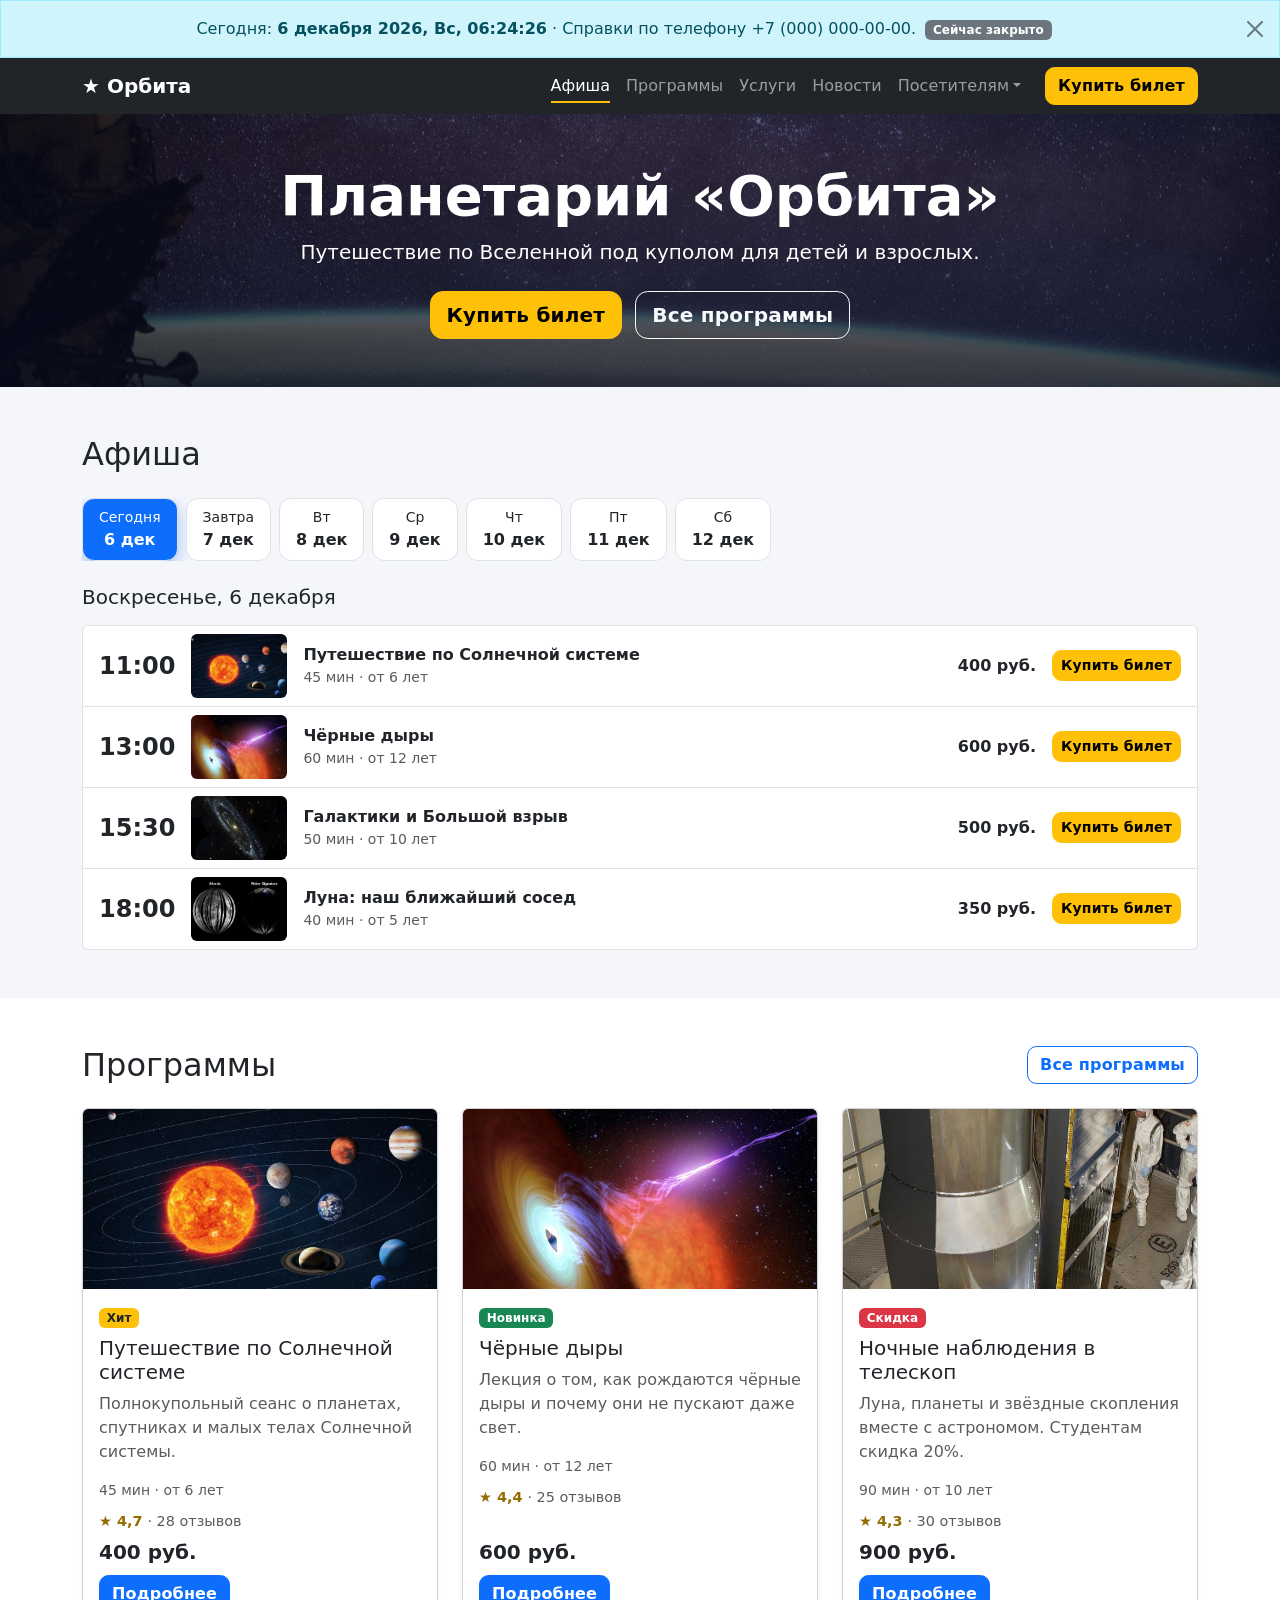
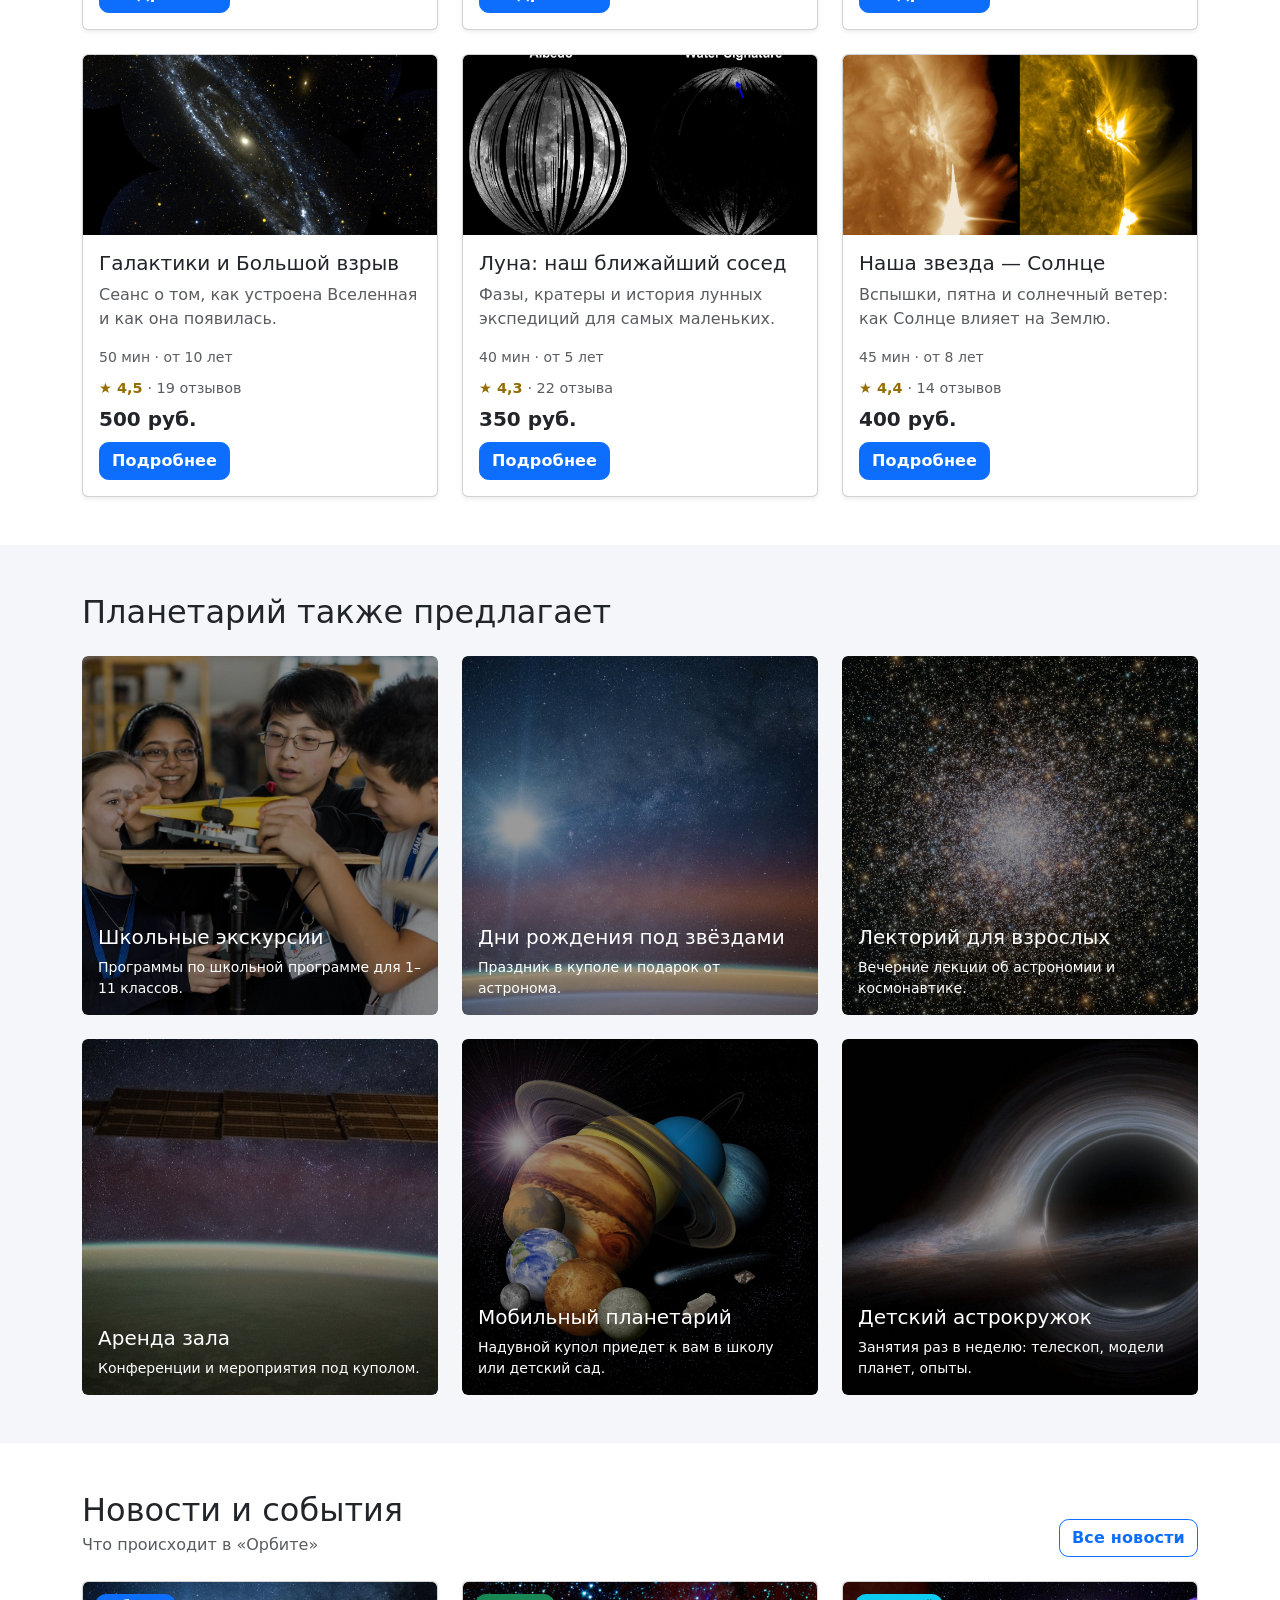
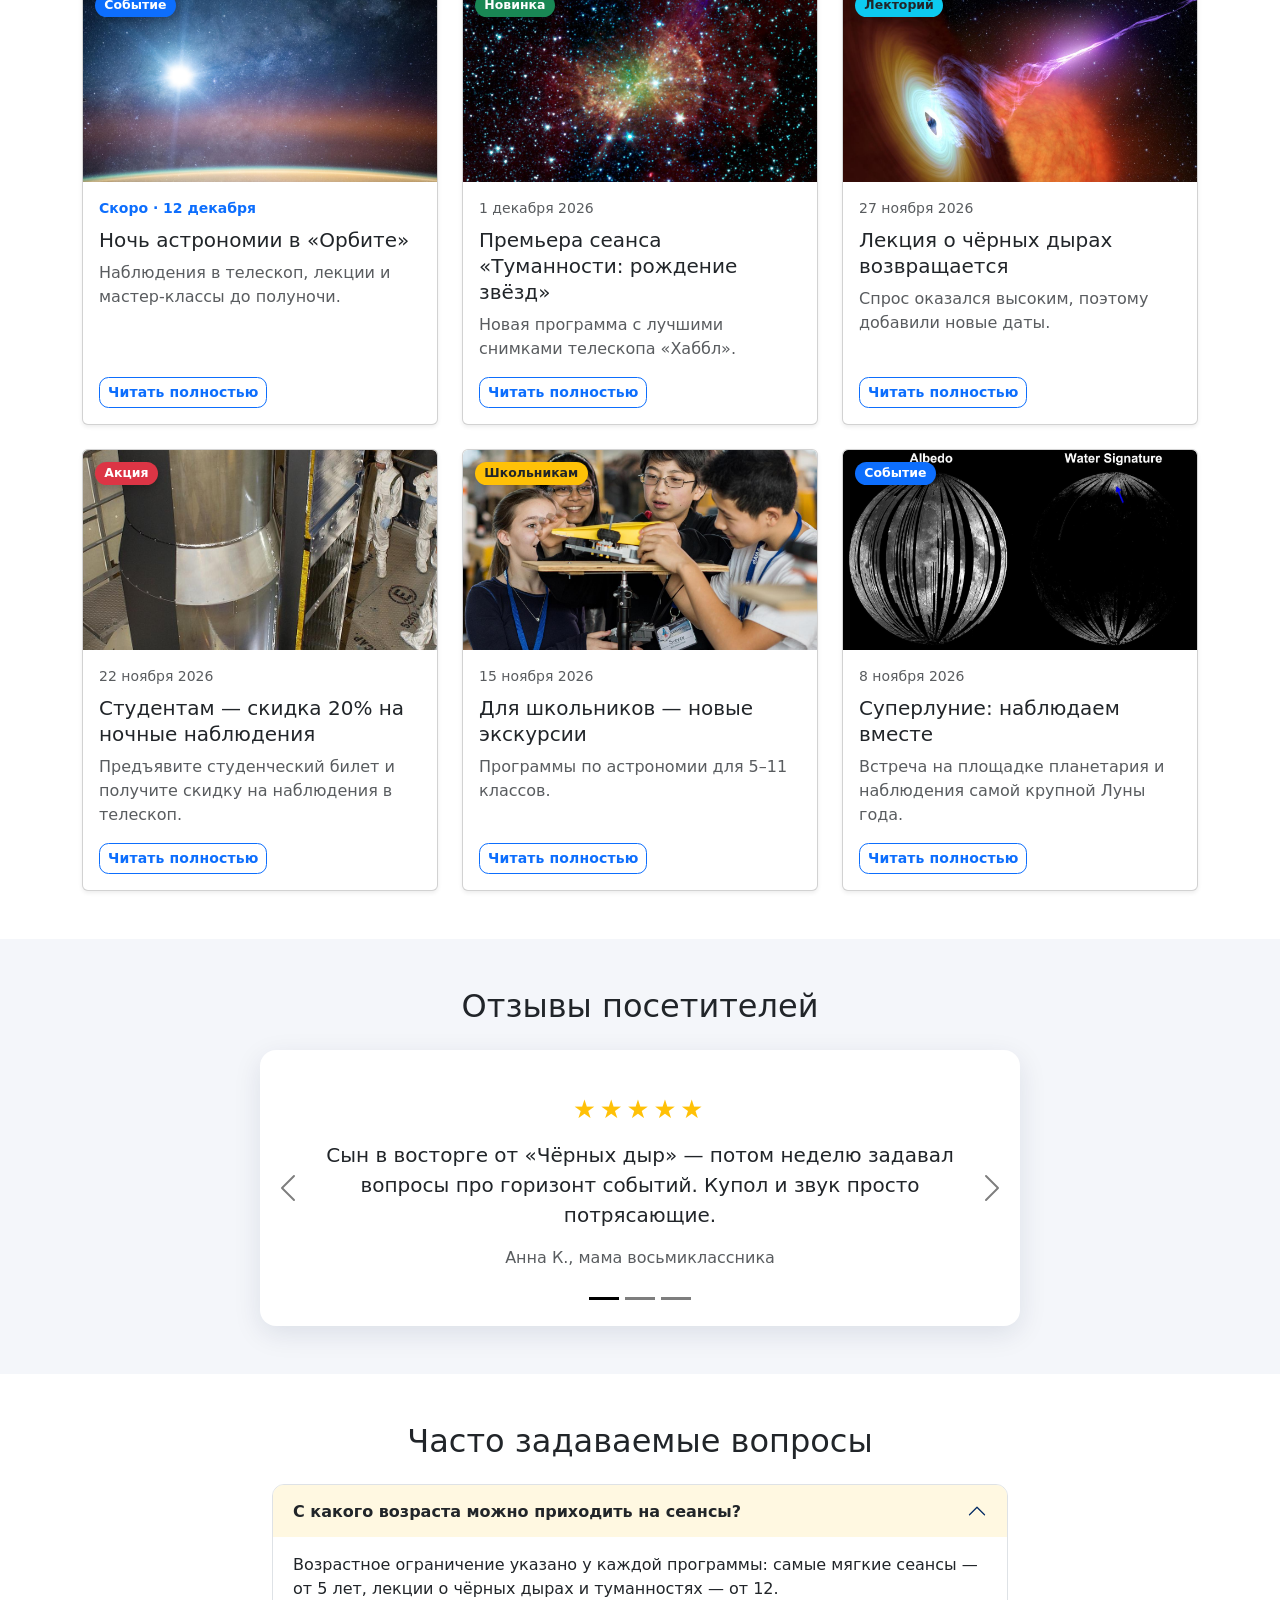
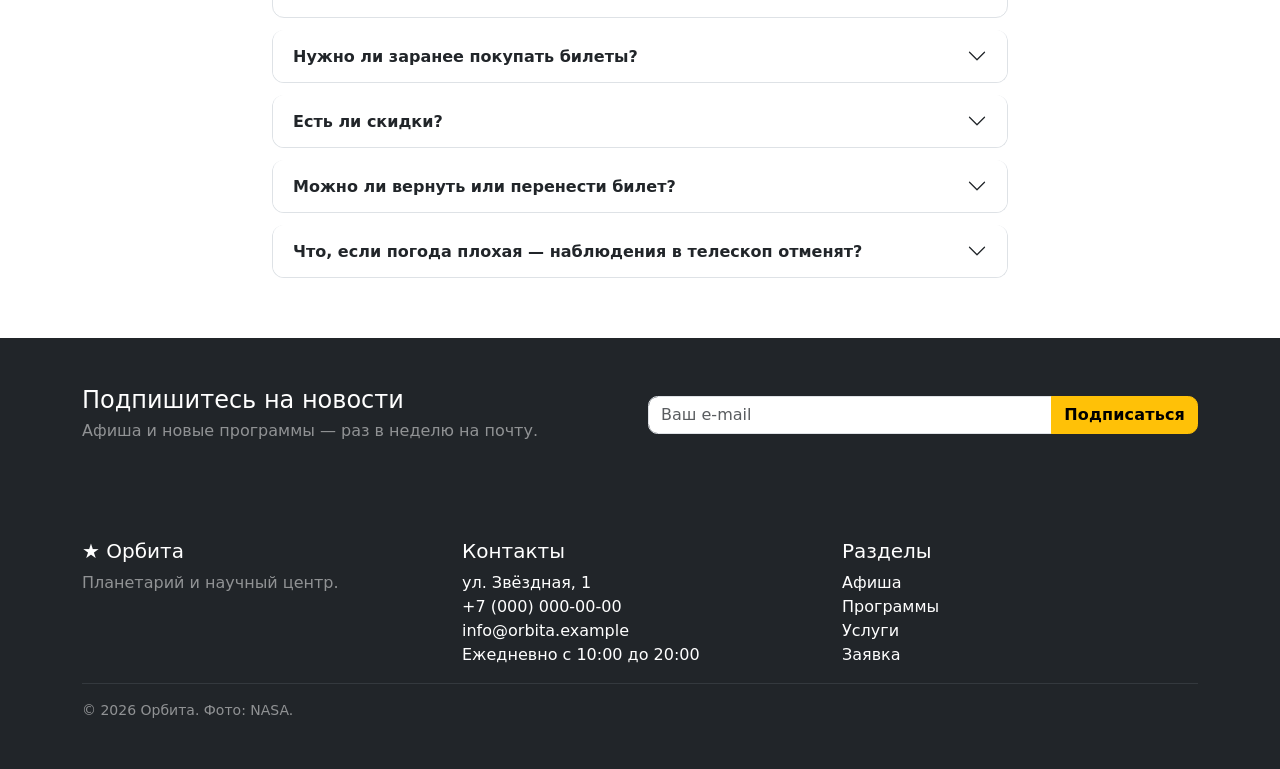
==== index.html @ 15e05c51 "feat: live dates, reviews for every program and service, news section, button redesign" ====
<!DOCTYPE html>
<html lang="ru">
<head>
  <meta charset="UTF-8">
  <meta name="viewport" content="width=device-width, initial-scale=1.0">
  <title>Главная — Орбита</title>
  <link
    href="https://cdn.jsdelivr.net/npm/bootstrap@5.3.8/dist/css/bootstrap.min.css"
    rel="stylesheet"
  >
  <link rel="stylesheet" href="css/custom.css">
</head>
<body>
  <div class="alert alert-info alert-dismissible fade show rounded-0 mb-0 text-center" role="alert">
    <span class="d-block d-md-inline">Сегодня: <strong data-live-clock></strong></span> <span class="d-none d-md-inline">·</span> Справки по телефону +7 (000) 000-00-00. <span class="badge bg-success ms-1" data-open-status>Сейчас открыто</span>
    <button type="button" class="btn-close" data-bs-dismiss="alert" aria-label="Закрыть"></button>
  </div>
  <nav class="navbar navbar-expand-lg navbar-dark bg-dark sticky-top">
    <div class="container">
      <a class="navbar-brand fw-bold" href="index.html">&#9733; Орбита</a>
      <button
        class="navbar-toggler"
        type="button"
        data-bs-toggle="collapse"
        data-bs-target="#mainNavbar"
        aria-controls="mainNavbar"
        aria-expanded="false"
        aria-label="Переключить навигацию"
      >
        <span class="navbar-toggler-icon"></span>
      </button>
      <div class="collapse navbar-collapse" id="mainNavbar">
        <ul class="navbar-nav ms-auto align-items-lg-center">
          <li class="nav-item"><a class="nav-link active" aria-current="page" href="index.html#afisha">Афиша</a></li>
          <li class="nav-item"><a class="nav-link" href="catalog.html">Программы</a></li>
          <li class="nav-item"><a class="nav-link" href="services.html">Услуги</a></li>
          <li class="nav-item"><a class="nav-link" href="news.html">Новости</a></li>
          <li class="nav-item dropdown">
            <a class="nav-link dropdown-toggle" href="#" role="button" data-bs-toggle="dropdown" aria-expanded="false">Посетителям</a>
            <ul class="dropdown-menu">
              <li><a class="dropdown-item" href="catalog.html">Все программы</a></li>
              <li><a class="dropdown-item" href="order.html">Записаться</a></li>
              <li><a class="dropdown-item" href="#contacts">Контакты</a></li>
            </ul>
          </li>
        </ul>
        <button class="btn btn-warning ms-lg-3 mt-2 mt-lg-0" type="button" data-bs-toggle="modal" data-bs-target="#ticketModal">Купить билет</button>
      </div>
    </div>
  </nav>

  <main>
    <section class="hero text-white text-center">
      <div class="container py-5">
        <h1 class="display-4 fw-bold">Планетарий «Орбита»</h1>
        <p class="lead mb-4">Путешествие по Вселенной под куполом для детей и взрослых.</p>
        <button class="btn btn-warning btn-lg me-2" type="button" data-bs-toggle="modal" data-bs-target="#ticketModal">Купить билет</button>
        <a class="btn btn-outline-light btn-lg" href="catalog.html">Все программы</a>
      </div>
    </section>

    <section class="container my-5" id="afisha">
      <h2 class="mb-4">Афиша</h2>
      <ul class="nav nav-pills schedule-days flex-nowrap overflow-auto mb-4" role="tablist">
        <li class="nav-item" role="presentation">
          <button class="nav-link text-center active" data-bs-toggle="pill" data-bs-target="#day-0" type="button" role="tab">
            <span class="d-block small">Сегодня</span>
            <span class="d-block fw-bold">2 ноя</span>
          </button>
        </li>
        <li class="nav-item" role="presentation">
          <button class="nav-link text-center" data-bs-toggle="pill" data-bs-target="#day-1" type="button" role="tab">
            <span class="d-block small">Вт</span>
            <span class="d-block fw-bold">3 ноя</span>
          </button>
        </li>
        <li class="nav-item" role="presentation">
          <button class="nav-link text-center" data-bs-toggle="pill" data-bs-target="#day-2" type="button" role="tab">
            <span class="d-block small">Ср</span>
            <span class="d-block fw-bold">4 ноя</span>
          </button>
        </li>
        <li class="nav-item" role="presentation">
          <button class="nav-link text-center" data-bs-toggle="pill" data-bs-target="#day-3" type="button" role="tab">
            <span class="d-block small">Чт</span>
            <span class="d-block fw-bold">5 ноя</span>
          </button>
        </li>
        <li class="nav-item" role="presentation">
          <button class="nav-link text-center" data-bs-toggle="pill" data-bs-target="#day-4" type="button" role="tab">
            <span class="d-block small">Пт</span>
            <span class="d-block fw-bold">6 ноя</span>
          </button>
        </li>
        <li class="nav-item" role="presentation">
          <button class="nav-link text-center" data-bs-toggle="pill" data-bs-target="#day-5" type="button" role="tab">
            <span class="d-block small">Сб</span>
            <span class="d-block fw-bold">7 ноя</span>
          </button>
        </li>
        <li class="nav-item" role="presentation">
          <button class="nav-link text-center" data-bs-toggle="pill" data-bs-target="#day-6" type="button" role="tab">
            <span class="d-block small">Вс</span>
            <span class="d-block fw-bold">8 ноя</span>
          </button>
        </li>
      </ul>
      <div class="tab-content">
        <div class="tab-pane fade show active" id="day-0" role="tabpanel">
          <h3 class="h5 mb-3">Понедельник, 2 ноября</h3>
          <div class="list-group">
          <div class="list-group-item d-flex align-items-center gap-3 flex-wrap">
            <div class="fw-bold fs-4 time">11:00</div>
            <img src="images/service-01.jpg" class="thumb rounded" alt="Путешествие по Солнечной системе">
            <div class="flex-grow-1">
              <div class="fw-semibold">Путешествие по Солнечной системе</div>
              <div class="small text-muted">45 мин · от 6 лет</div>
            </div>
            <div class="fw-bold">400 руб.</div>
            <button class="btn btn-sm btn-warning" type="button" data-bs-toggle="modal" data-bs-target="#ticketModal" data-program="1" data-date="2026-11-02" data-time="11:00">Купить билет</button>
          </div>
          <div class="list-group-item d-flex align-items-center gap-3 flex-wrap">
            <div class="fw-bold fs-4 time">13:00</div>
            <img src="images/black-hole.jpg" class="thumb rounded" alt="Чёрные дыры">
            <div class="flex-grow-1">
              <div class="fw-semibold">Чёрные дыры</div>
              <div class="small text-muted">60 мин · от 12 лет</div>
            </div>
            <div class="fw-bold">600 руб.</div>
            <button class="btn btn-sm btn-warning" type="button" data-bs-toggle="modal" data-bs-target="#ticketModal" data-program="2" data-date="2026-11-02" data-time="13:00">Купить билет</button>
          </div>
          <div class="list-group-item d-flex align-items-center gap-3 flex-wrap">
            <div class="fw-bold fs-4 time">15:30</div>
            <img src="images/galaxy.jpg" class="thumb rounded" alt="Галактики и Большой взрыв">
            <div class="flex-grow-1">
              <div class="fw-semibold">Галактики и Большой взрыв</div>
              <div class="small text-muted">50 мин · от 10 лет</div>
            </div>
            <div class="fw-bold">500 руб.</div>
            <button class="btn btn-sm btn-warning" type="button" data-bs-toggle="modal" data-bs-target="#ticketModal" data-program="4" data-date="2026-11-02" data-time="15:30">Купить билет</button>
          </div>
          <div class="list-group-item d-flex align-items-center gap-3 flex-wrap">
            <div class="fw-bold fs-4 time">18:00</div>
            <img src="images/moon.jpg" class="thumb rounded" alt="Луна: наш ближайший сосед">
            <div class="flex-grow-1">
              <div class="fw-semibold">Луна: наш ближайший сосед</div>
              <div class="small text-muted">40 мин · от 5 лет</div>
            </div>
            <div class="fw-bold">350 руб.</div>
            <button class="btn btn-sm btn-warning" type="button" data-bs-toggle="modal" data-bs-target="#ticketModal" data-program="5" data-date="2026-11-02" data-time="18:00">Купить билет</button>
          </div>
          </div>
        </div>
        <div class="tab-pane fade" id="day-1" role="tabpanel">
          <h3 class="h5 mb-3">Вторник, 3 ноября</h3>
          <div class="list-group">
          <div class="list-group-item d-flex align-items-center gap-3 flex-wrap">
            <div class="fw-bold fs-4 time">11:00</div>
            <img src="images/galaxy.jpg" class="thumb rounded" alt="Галактики и Большой взрыв">
            <div class="flex-grow-1">
              <div class="fw-semibold">Галактики и Большой взрыв</div>
              <div class="small text-muted">50 мин · от 10 лет</div>
            </div>
            <div class="fw-bold">500 руб.</div>
            <button class="btn btn-sm btn-warning" type="button" data-bs-toggle="modal" data-bs-target="#ticketModal" data-program="4" data-date="2026-11-03" data-time="11:00">Купить билет</button>
          </div>
          <div class="list-group-item d-flex align-items-center gap-3 flex-wrap">
            <div class="fw-bold fs-4 time">13:00</div>
            <img src="images/moon.jpg" class="thumb rounded" alt="Луна: наш ближайший сосед">
            <div class="flex-grow-1">
              <div class="fw-semibold">Луна: наш ближайший сосед</div>
              <div class="small text-muted">40 мин · от 5 лет</div>
            </div>
            <div class="fw-bold">350 руб.</div>
            <button class="btn btn-sm btn-warning" type="button" data-bs-toggle="modal" data-bs-target="#ticketModal" data-program="5" data-date="2026-11-03" data-time="13:00">Купить билет</button>
          </div>
          <div class="list-group-item d-flex align-items-center gap-3 flex-wrap">
            <div class="fw-bold fs-4 time">15:30</div>
            <img src="images/sun.jpg" class="thumb rounded" alt="Наша звезда — Солнце">
            <div class="flex-grow-1">
              <div class="fw-semibold">Наша звезда — Солнце</div>
              <div class="small text-muted">45 мин · от 8 лет</div>
            </div>
            <div class="fw-bold">400 руб.</div>
            <button class="btn btn-sm btn-warning" type="button" data-bs-toggle="modal" data-bs-target="#ticketModal" data-program="6" data-date="2026-11-03" data-time="15:30">Купить билет</button>
          </div>
          <div class="list-group-item d-flex align-items-center gap-3 flex-wrap">
            <div class="fw-bold fs-4 time">18:00</div>
            <img src="images/saturn.jpg" class="thumb rounded" alt="Сатурн и его кольца">
            <div class="flex-grow-1">
              <div class="fw-semibold">Сатурн и его кольца</div>
              <div class="small text-muted">45 мин · от 7 лет</div>
            </div>
            <div class="fw-bold">450 руб.</div>
            <button class="btn btn-sm btn-warning" type="button" data-bs-toggle="modal" data-bs-target="#ticketModal" data-program="7" data-date="2026-11-03" data-time="18:00">Купить билет</button>
          </div>
          </div>
        </div>
        <div class="tab-pane fade" id="day-2" role="tabpanel">
          <h3 class="h5 mb-3">Среда, 4 ноября</h3>
          <div class="list-group">
          <div class="list-group-item d-flex align-items-center gap-3 flex-wrap">
            <div class="fw-bold fs-4 time">11:00</div>
            <img src="images/sun.jpg" class="thumb rounded" alt="Наша звезда — Солнце">
            <div class="flex-grow-1">
              <div class="fw-semibold">Наша звезда — Солнце</div>
              <div class="small text-muted">45 мин · от 8 лет</div>
            </div>
            <div class="fw-bold">400 руб.</div>
            <button class="btn btn-sm btn-warning" type="button" data-bs-toggle="modal" data-bs-target="#ticketModal" data-program="6" data-date="2026-11-04" data-time="11:00">Купить билет</button>
          </div>
          <div class="list-group-item d-flex align-items-center gap-3 flex-wrap">
            <div class="fw-bold fs-4 time">13:00</div>
            <img src="images/saturn.jpg" class="thumb rounded" alt="Сатурн и его кольца">
            <div class="flex-grow-1">
              <div class="fw-semibold">Сатурн и его кольца</div>
              <div class="small text-muted">45 мин · от 7 лет</div>
            </div>
            <div class="fw-bold">450 руб.</div>
            <button class="btn btn-sm btn-warning" type="button" data-bs-toggle="modal" data-bs-target="#ticketModal" data-program="7" data-date="2026-11-04" data-time="13:00">Купить билет</button>
          </div>
          <div class="list-group-item d-flex align-items-center gap-3 flex-wrap">
            <div class="fw-bold fs-4 time">15:30</div>
            <img src="images/nebula.jpg" class="thumb rounded" alt="Туманности: рождение звёзд">
            <div class="flex-grow-1">
              <div class="fw-semibold">Туманности: рождение звёзд</div>
              <div class="small text-muted">55 мин · от 12 лет</div>
            </div>
            <div class="fw-bold">550 руб.</div>
            <button class="btn btn-sm btn-warning" type="button" data-bs-toggle="modal" data-bs-target="#ticketModal" data-program="8" data-date="2026-11-04" data-time="15:30">Купить билет</button>
          </div>
          <div class="list-group-item d-flex align-items-center gap-3 flex-wrap">
            <div class="fw-bold fs-4 time">18:00</div>
            <img src="images/comet.jpg" class="thumb rounded" alt="Кометы и астероиды">
            <div class="flex-grow-1">
              <div class="fw-semibold">Кометы и астероиды</div>
              <div class="small text-muted">40 мин · от 6 лет</div>
            </div>
            <div class="fw-bold">380 руб.</div>
            <button class="btn btn-sm btn-warning" type="button" data-bs-toggle="modal" data-bs-target="#ticketModal" data-program="9" data-date="2026-11-04" data-time="18:00">Купить билет</button>
          </div>
          </div>
        </div>
        <div class="tab-pane fade" id="day-3" role="tabpanel">
          <h3 class="h5 mb-3">Четверг, 5 ноября</h3>
          <div class="list-group">
          <div class="list-group-item d-flex align-items-center gap-3 flex-wrap">
            <div class="fw-bold fs-4 time">11:00</div>
            <img src="images/nebula.jpg" class="thumb rounded" alt="Туманности: рождение звёзд">
            <div class="flex-grow-1">
              <div class="fw-semibold">Туманности: рождение звёзд</div>
              <div class="small text-muted">55 мин · от 12 лет</div>
            </div>
            <div class="fw-bold">550 руб.</div>
            <button class="btn btn-sm btn-warning" type="button" data-bs-toggle="modal" data-bs-target="#ticketModal" data-program="8" data-date="2026-11-05" data-time="11:00">Купить билет</button>
          </div>
          <div class="list-group-item d-flex align-items-center gap-3 flex-wrap">
            <div class="fw-bold fs-4 time">13:00</div>
            <img src="images/comet.jpg" class="thumb rounded" alt="Кометы и астероиды">
            <div class="flex-grow-1">
              <div class="fw-semibold">Кометы и астероиды</div>
              <div class="small text-muted">40 мин · от 6 лет</div>
            </div>
            <div class="fw-bold">380 руб.</div>
            <button class="btn btn-sm btn-warning" type="button" data-bs-toggle="modal" data-bs-target="#ticketModal" data-program="9" data-date="2026-11-05" data-time="13:00">Купить билет</button>
          </div>
          <div class="list-group-item d-flex align-items-center gap-3 flex-wrap">
            <div class="fw-bold fs-4 time">15:30</div>
            <img src="images/service-01.jpg" class="thumb rounded" alt="Путешествие по Солнечной системе">
            <div class="flex-grow-1">
              <div class="fw-semibold">Путешествие по Солнечной системе</div>
              <div class="small text-muted">45 мин · от 6 лет</div>
            </div>
            <div class="fw-bold">400 руб.</div>
            <button class="btn btn-sm btn-warning" type="button" data-bs-toggle="modal" data-bs-target="#ticketModal" data-program="1" data-date="2026-11-05" data-time="15:30">Купить билет</button>
          </div>
          <div class="list-group-item d-flex align-items-center gap-3 flex-wrap">
            <div class="fw-bold fs-4 time">18:00</div>
            <img src="images/black-hole.jpg" class="thumb rounded" alt="Чёрные дыры">
            <div class="flex-grow-1">
              <div class="fw-semibold">Чёрные дыры</div>
              <div class="small text-muted">60 мин · от 12 лет</div>
            </div>
            <div class="fw-bold">600 руб.</div>
            <button class="btn btn-sm btn-warning" type="button" data-bs-toggle="modal" data-bs-target="#ticketModal" data-program="2" data-date="2026-11-05" data-time="18:00">Купить билет</button>
          </div>
          </div>
        </div>
        <div class="tab-pane fade" id="day-4" role="tabpanel">
          <h3 class="h5 mb-3">Пятница, 6 ноября</h3>
          <div class="list-group">
          <div class="list-group-item d-flex align-items-center gap-3 flex-wrap">
            <div class="fw-bold fs-4 time">11:00</div>
            <img src="images/service-01.jpg" class="thumb rounded" alt="Путешествие по Солнечной системе">
            <div class="flex-grow-1">
              <div class="fw-semibold">Путешествие по Солнечной системе</div>
              <div class="small text-muted">45 мин · от 6 лет</div>
            </div>
            <div class="fw-bold">400 руб.</div>
            <button class="btn btn-sm btn-warning" type="button" data-bs-toggle="modal" data-bs-target="#ticketModal" data-program="1" data-date="2026-11-06" data-time="11:00">Купить билет</button>
          </div>
          <div class="list-group-item d-flex align-items-center gap-3 flex-wrap">
            <div class="fw-bold fs-4 time">13:00</div>
            <img src="images/black-hole.jpg" class="thumb rounded" alt="Чёрные дыры">
            <div class="flex-grow-1">
              <div class="fw-semibold">Чёрные дыры</div>
              <div class="small text-muted">60 мин · от 12 лет</div>
            </div>
            <div class="fw-bold">600 руб.</div>
            <button class="btn btn-sm btn-warning" type="button" data-bs-toggle="modal" data-bs-target="#ticketModal" data-program="2" data-date="2026-11-06" data-time="13:00">Купить билет</button>
          </div>
          <div class="list-group-item d-flex align-items-center gap-3 flex-wrap">
            <div class="fw-bold fs-4 time">15:30</div>
            <img src="images/galaxy.jpg" class="thumb rounded" alt="Галактики и Большой взрыв">
            <div class="flex-grow-1">
              <div class="fw-semibold">Галактики и Большой взрыв</div>
              <div class="small text-muted">50 мин · от 10 лет</div>
            </div>
            <div class="fw-bold">500 руб.</div>
            <button class="btn btn-sm btn-warning" type="button" data-bs-toggle="modal" data-bs-target="#ticketModal" data-program="4" data-date="2026-11-06" data-time="15:30">Купить билет</button>
          </div>
          <div class="list-group-item d-flex align-items-center gap-3 flex-wrap">
            <div class="fw-bold fs-4 time">18:00</div>
            <img src="images/moon.jpg" class="thumb rounded" alt="Луна: наш ближайший сосед">
            <div class="flex-grow-1">
              <div class="fw-semibold">Луна: наш ближайший сосед</div>
              <div class="small text-muted">40 мин · от 5 лет</div>
            </div>
            <div class="fw-bold">350 руб.</div>
            <button class="btn btn-sm btn-warning" type="button" data-bs-toggle="modal" data-bs-target="#ticketModal" data-program="5" data-date="2026-11-06" data-time="18:00">Купить билет</button>
          </div>
          <div class="list-group-item d-flex align-items-center gap-3 flex-wrap">
            <div class="fw-bold fs-4 time">20:30</div>
            <img src="images/telescope.jpg" class="thumb rounded" alt="Ночные наблюдения в телескоп">
            <div class="flex-grow-1">
              <div class="fw-semibold">Ночные наблюдения в телескоп</div>
              <div class="small text-muted">90 мин · от 10 лет</div>
            </div>
            <div class="fw-bold">900 руб.</div>
            <button class="btn btn-sm btn-warning" type="button" data-bs-toggle="modal" data-bs-target="#ticketModal" data-program="3" data-date="2026-11-06" data-time="20:30">Купить билет</button>
          </div>
          </div>
        </div>
        <div class="tab-pane fade" id="day-5" role="tabpanel">
          <h3 class="h5 mb-3">Суббота, 7 ноября</h3>
          <div class="list-group">
          <div class="list-group-item d-flex align-items-center gap-3 flex-wrap">
            <div class="fw-bold fs-4 time">11:00</div>
            <img src="images/galaxy.jpg" class="thumb rounded" alt="Галактики и Большой взрыв">
            <div class="flex-grow-1">
              <div class="fw-semibold">Галактики и Большой взрыв</div>
              <div class="small text-muted">50 мин · от 10 лет</div>
            </div>
            <div class="fw-bold">500 руб.</div>
            <button class="btn btn-sm btn-warning" type="button" data-bs-toggle="modal" data-bs-target="#ticketModal" data-program="4" data-date="2026-11-07" data-time="11:00">Купить билет</button>
          </div>
          <div class="list-group-item d-flex align-items-center gap-3 flex-wrap">
            <div class="fw-bold fs-4 time">13:00</div>
            <img src="images/moon.jpg" class="thumb rounded" alt="Луна: наш ближайший сосед">
            <div class="flex-grow-1">
              <div class="fw-semibold">Луна: наш ближайший сосед</div>
              <div class="small text-muted">40 мин · от 5 лет</div>
            </div>
            <div class="fw-bold">350 руб.</div>
            <button class="btn btn-sm btn-warning" type="button" data-bs-toggle="modal" data-bs-target="#ticketModal" data-program="5" data-date="2026-11-07" data-time="13:00">Купить билет</button>
          </div>
          <div class="list-group-item d-flex align-items-center gap-3 flex-wrap">
            <div class="fw-bold fs-4 time">15:30</div>
            <img src="images/sun.jpg" class="thumb rounded" alt="Наша звезда — Солнце">
            <div class="flex-grow-1">
              <div class="fw-semibold">Наша звезда — Солнце</div>
              <div class="small text-muted">45 мин · от 8 лет</div>
            </div>
            <div class="fw-bold">400 руб.</div>
            <button class="btn btn-sm btn-warning" type="button" data-bs-toggle="modal" data-bs-target="#ticketModal" data-program="6" data-date="2026-11-07" data-time="15:30">Купить билет</button>
          </div>
          <div class="list-group-item d-flex align-items-center gap-3 flex-wrap">
            <div class="fw-bold fs-4 time">18:00</div>
            <img src="images/saturn.jpg" class="thumb rounded" alt="Сатурн и его кольца">
            <div class="flex-grow-1">
              <div class="fw-semibold">Сатурн и его кольца</div>
              <div class="small text-muted">45 мин · от 7 лет</div>
            </div>
            <div class="fw-bold">450 руб.</div>
            <button class="btn btn-sm btn-warning" type="button" data-bs-toggle="modal" data-bs-target="#ticketModal" data-program="7" data-date="2026-11-07" data-time="18:00">Купить билет</button>
          </div>
          <div class="list-group-item d-flex align-items-center gap-3 flex-wrap">
            <div class="fw-bold fs-4 time">20:30</div>
            <img src="images/telescope.jpg" class="thumb rounded" alt="Ночные наблюдения в телескоп">
            <div class="flex-grow-1">
              <div class="fw-semibold">Ночные наблюдения в телескоп</div>
              <div class="small text-muted">90 мин · от 10 лет</div>
            </div>
            <div class="fw-bold">900 руб.</div>
            <button class="btn btn-sm btn-warning" type="button" data-bs-toggle="modal" data-bs-target="#ticketModal" data-program="3" data-date="2026-11-07" data-time="20:30">Купить билет</button>
          </div>
          </div>
        </div>
        <div class="tab-pane fade" id="day-6" role="tabpanel">
          <h3 class="h5 mb-3">Воскресенье, 8 ноября</h3>
          <div class="list-group">
          <div class="list-group-item d-flex align-items-center gap-3 flex-wrap">
            <div class="fw-bold fs-4 time">11:00</div>
            <img src="images/sun.jpg" class="thumb rounded" alt="Наша звезда — Солнце">
            <div class="flex-grow-1">
              <div class="fw-semibold">Наша звезда — Солнце</div>
              <div class="small text-muted">45 мин · от 8 лет</div>
            </div>
            <div class="fw-bold">400 руб.</div>
            <button class="btn btn-sm btn-warning" type="button" data-bs-toggle="modal" data-bs-target="#ticketModal" data-program="6" data-date="2026-11-08" data-time="11:00">Купить билет</button>
          </div>
          <div class="list-group-item d-flex align-items-center gap-3 flex-wrap">
            <div class="fw-bold fs-4 time">13:00</div>
            <img src="images/saturn.jpg" class="thumb rounded" alt="Сатурн и его кольца">
            <div class="flex-grow-1">
              <div class="fw-semibold">Сатурн и его кольца</div>
              <div class="small text-muted">45 мин · от 7 лет</div>
            </div>
            <div class="fw-bold">450 руб.</div>
            <button class="btn btn-sm btn-warning" type="button" data-bs-toggle="modal" data-bs-target="#ticketModal" data-program="7" data-date="2026-11-08" data-time="13:00">Купить билет</button>
          </div>
          <div class="list-group-item d-flex align-items-center gap-3 flex-wrap">
            <div class="fw-bold fs-4 time">15:30</div>
            <img src="images/nebula.jpg" class="thumb rounded" alt="Туманности: рождение звёзд">
            <div class="flex-grow-1">
              <div class="fw-semibold">Туманности: рождение звёзд</div>
              <div class="small text-muted">55 мин · от 12 лет</div>
            </div>
            <div class="fw-bold">550 руб.</div>
            <button class="btn btn-sm btn-warning" type="button" data-bs-toggle="modal" data-bs-target="#ticketModal" data-program="8" data-date="2026-11-08" data-time="15:30">Купить билет</button>
          </div>
          <div class="list-group-item d-flex align-items-center gap-3 flex-wrap">
            <div class="fw-bold fs-4 time">18:00</div>
            <img src="images/comet.jpg" class="thumb rounded" alt="Кометы и астероиды">
            <div class="flex-grow-1">
              <div class="fw-semibold">Кометы и астероиды</div>
              <div class="small text-muted">40 мин · от 6 лет</div>
            </div>
            <div class="fw-bold">380 руб.</div>
            <button class="btn btn-sm btn-warning" type="button" data-bs-toggle="modal" data-bs-target="#ticketModal" data-program="9" data-date="2026-11-08" data-time="18:00">Купить билет</button>
          </div>
          </div>
        </div>
      </div>
    </section>

    <section class="bg-white py-5">
      <div class="container">
        <div class="d-flex justify-content-between align-items-center mb-4">
          <h2 class="mb-0">Программы</h2>
          <a class="btn btn-outline-primary" href="catalog.html">Все программы</a>
        </div>
        <div class="row g-4">
        <div class="col-12 col-md-6 col-lg-4">
          <div class="card h-100 shadow-sm">
            <img src="images/service-01.jpg" class="card-img-top" alt="Путешествие по Солнечной системе">
            <div class="card-body d-flex flex-column">
              <div><span class="badge bg-warning text-dark mb-2">Хит</span></div>
              <h3 class="card-title h5">Путешествие по Солнечной системе</h3>
              <p class="card-text text-muted">Полнокупольный сеанс о планетах, спутниках и малых телах Солнечной системы.</p>
              <p class="small text-muted mb-2">45 мин · от 6 лет</p>
              <p class="fw-bold fs-5 mt-auto mb-2">400 руб.</p>
              <div class="d-flex gap-2">
                <a class="btn btn-primary" href="product.html">Подробнее</a>
              </div>
            </div>
          </div>
        </div>
        <div class="col-12 col-md-6 col-lg-4">
          <div class="card h-100 shadow-sm">
            <img src="images/black-hole.jpg" class="card-img-top" alt="Чёрные дыры">
            <div class="card-body d-flex flex-column">
              <div><span class="badge bg-success mb-2">Новинка</span></div>
              <h3 class="card-title h5">Чёрные дыры</h3>
              <p class="card-text text-muted">Лекция о том, как рождаются чёрные дыры и почему они не пускают даже свет.</p>
              <p class="small text-muted mb-2">60 мин · от 12 лет</p>
              <p class="fw-bold fs-5 mt-auto mb-2">600 руб.</p>
              <div class="d-flex gap-2">
                <a class="btn btn-primary" href="product.html">Подробнее</a>
              </div>
            </div>
          </div>
        </div>
        <div class="col-12 col-md-6 col-lg-4">
          <div class="card h-100 shadow-sm">
            <img src="images/telescope.jpg" class="card-img-top" alt="Ночные наблюдения в телескоп">
            <div class="card-body d-flex flex-column">
              <div><span class="badge bg-danger mb-2">Скидка</span></div>
              <h3 class="card-title h5">Ночные наблюдения в телескоп</h3>
              <p class="card-text text-muted">Луна, планеты и звёздные скопления вместе с астрономом. Студентам скидка 20%.</p>
              <p class="small text-muted mb-2">90 мин · от 10 лет</p>
              <p class="fw-bold fs-5 mt-auto mb-2">900 руб.</p>
              <div class="d-flex gap-2">
                <a class="btn btn-primary" href="product.html">Подробнее</a>
              </div>
            </div>
          </div>
        </div>
        <div class="col-12 col-md-6 col-lg-4">
          <div class="card h-100 shadow-sm">
            <img src="images/galaxy.jpg" class="card-img-top" alt="Галактики и Большой взрыв">
            <div class="card-body d-flex flex-column">
              <div></div>
              <h3 class="card-title h5">Галактики и Большой взрыв</h3>
              <p class="card-text text-muted">Сеанс о том, как устроена Вселенная и как она появилась.</p>
              <p class="small text-muted mb-2">50 мин · от 10 лет</p>
              <p class="fw-bold fs-5 mt-auto mb-2">500 руб.</p>
              <div class="d-flex gap-2">
                <a class="btn btn-primary" href="product.html">Подробнее</a>
              </div>
            </div>
          </div>
        </div>
        <div class="col-12 col-md-6 col-lg-4">
          <div class="card h-100 shadow-sm">
            <img src="images/moon.jpg" class="card-img-top" alt="Луна: наш ближайший сосед">
            <div class="card-body d-flex flex-column">
              <div></div>
              <h3 class="card-title h5">Луна: наш ближайший сосед</h3>
              <p class="card-text text-muted">Фазы, кратеры и история лунных экспедиций для самых маленьких.</p>
              <p class="small text-muted mb-2">40 мин · от 5 лет</p>
              <p class="fw-bold fs-5 mt-auto mb-2">350 руб.</p>
              <div class="d-flex gap-2">
                <a class="btn btn-primary" href="product.html">Подробнее</a>
              </div>
            </div>
          </div>
        </div>
        <div class="col-12 col-md-6 col-lg-4">
          <div class="card h-100 shadow-sm">
            <img src="images/sun.jpg" class="card-img-top" alt="Наша звезда — Солнце">
            <div class="card-body d-flex flex-column">
              <div></div>
              <h3 class="card-title h5">Наша звезда — Солнце</h3>
              <p class="card-text text-muted">Вспышки, пятна и солнечный ветер: как Солнце влияет на Землю.</p>
              <p class="small text-muted mb-2">45 мин · от 8 лет</p>
              <p class="fw-bold fs-5 mt-auto mb-2">400 руб.</p>
              <div class="d-flex gap-2">
                <a class="btn btn-primary" href="product.html">Подробнее</a>
              </div>
            </div>
          </div>
        </div>
        </div>
      </div>
    </section>

    <section class="container my-5" id="services">
      <h2 class="mb-4">Планетарий также предлагает</h2>
      <div class="row g-4">
        <div class="col-12 col-sm-6 col-lg-4">
          <a class="card service-card text-white border-0 h-100 text-decoration-none" href="services.html#service-1">
            <img src="images/kids.jpg" class="card-img service-img" alt="Школьные экскурсии">
            <div class="card-img-overlay d-flex flex-column justify-content-end">
              <h3 class="h5">Школьные экскурсии</h3>
              <p class="small mb-0">Программы по школьной программе для 1–11 классов.</p>
            </div>
          </a>
        </div>
        <div class="col-12 col-sm-6 col-lg-4">
          <a class="card service-card text-white border-0 h-100 text-decoration-none" href="services.html#service-2">
            <img src="images/night-sky.jpg" class="card-img service-img" alt="Дни рождения под звёздами">
            <div class="card-img-overlay d-flex flex-column justify-content-end">
              <h3 class="h5">Дни рождения под звёздами</h3>
              <p class="small mb-0">Праздник в куполе и подарок от астронома.</p>
            </div>
          </a>
        </div>
        <div class="col-12 col-sm-6 col-lg-4">
          <a class="card service-card text-white border-0 h-100 text-decoration-none" href="services.html#service-3">
            <img src="images/cluster.jpg" class="card-img service-img" alt="Лекторий для взрослых">
            <div class="card-img-overlay d-flex flex-column justify-content-end">
              <h3 class="h5">Лекторий для взрослых</h3>
              <p class="small mb-0">Вечерние лекции об астрономии и космонавтике.</p>
            </div>
          </a>
        </div>
        <div class="col-12 col-sm-6 col-lg-4">
          <a class="card service-card text-white border-0 h-100 text-decoration-none" href="services.html#service-4">
            <img src="images/milky-way.jpg" class="card-img service-img" alt="Аренда зала">
            <div class="card-img-overlay d-flex flex-column justify-content-end">
              <h3 class="h5">Аренда зала</h3>
              <p class="small mb-0">Конференции и мероприятия под куполом.</p>
            </div>
          </a>
        </div>
        <div class="col-12 col-sm-6 col-lg-4">
          <a class="card service-card text-white border-0 h-100 text-decoration-none" href="services.html#service-5">
            <img src="images/solar-system.jpg" class="card-img service-img" alt="Мобильный планетарий">
            <div class="card-img-overlay d-flex flex-column justify-content-end">
              <h3 class="h5">Мобильный планетарий</h3>
              <p class="small mb-0">Надувной купол приедет к вам в школу или детский сад.</p>
            </div>
          </a>
        </div>
        <div class="col-12 col-sm-6 col-lg-4">
          <a class="card service-card text-white border-0 h-100 text-decoration-none" href="services.html#service-6">
            <img src="images/service-02.jpg" class="card-img service-img" alt="Детский астрокружок">
            <div class="card-img-overlay d-flex flex-column justify-content-end">
              <h3 class="h5">Детский астрокружок</h3>
              <p class="small mb-0">Занятия раз в неделю: телескоп, модели планет, опыты.</p>
            </div>
          </a>
        </div>
      </div>
    </section>

    <section class="bg-white py-5" id="news">
      <div class="container">
        <div class="d-flex justify-content-between align-items-end flex-wrap gap-2 mb-4">
          <div>
            <h2 class="mb-1">Новости и события</h2>
            <p class="text-muted mb-0">Что происходит в «Орбите»</p>
          </div>
          <a class="btn btn-outline-primary" href="news.html">Все новости</a>
        </div>
        <div class="row g-4" data-news-list data-limit="6"></div>
      </div>
    </section>

    <section class="container my-5" id="reviews">
      <h2 class="mb-4 text-center">Отзывы посетителей</h2>
      <div id="reviewsCarousel" class="carousel carousel-dark slide review-carousel mx-auto" data-bs-ride="carousel">
        <div class="carousel-indicators">
          <button type="button" data-bs-target="#reviewsCarousel" data-bs-slide-to="0" class="active" aria-current="true" aria-label="Отзыв 1"></button>
          <button type="button" data-bs-target="#reviewsCarousel" data-bs-slide-to="1" aria-label="Отзыв 2"></button>
          <button type="button" data-bs-target="#reviewsCarousel" data-bs-slide-to="2" aria-label="Отзыв 3"></button>
        </div>
        <div class="carousel-inner">
          <div class="carousel-item active">
            <figure class="review-card text-center mb-0">
              <div class="review-stars" aria-label="Оценка 5 из 5">&#9733;&#9733;&#9733;&#9733;&#9733;</div>
              <blockquote class="fs-5">Сын в восторге от «Чёрных дыр» — потом неделю задавал вопросы про горизонт событий. Купол и звук просто потрясающие.</blockquote>
              <figcaption class="text-muted">Анна К., мама восьмиклассника</figcaption>
            </figure>
          </div>
          <div class="carousel-item">
            <figure class="review-card text-center mb-0">
              <div class="review-stars" aria-label="Оценка 5 из 5">&#9733;&#9733;&#9733;&#9733;&#9733;</div>
              <blockquote class="fs-5">Организовали школьную экскурсию для 28 человек. Астроном рассказывал так, что не отвлёкся ни один ребёнок.</blockquote>
              <figcaption class="text-muted">Ирина Петровна, учитель физики</figcaption>
            </figure>
          </div>
          <div class="carousel-item">
            <figure class="review-card text-center mb-0">
              <div class="review-stars" aria-label="Оценка 4 из 5">&#9733;&#9733;&#9733;&#9733;&#9734;</div>
              <blockquote class="fs-5">Ночные наблюдения в телескоп — лучшее свидание за последние годы. Увидели кольца Сатурна своими глазами.</blockquote>
              <figcaption class="text-muted">Дмитрий и Мария</figcaption>
            </figure>
          </div>
        </div>
        <button class="carousel-control-prev" type="button" data-bs-target="#reviewsCarousel" data-bs-slide="prev">
          <span class="carousel-control-prev-icon" aria-hidden="true"></span>
          <span class="visually-hidden">Назад</span>
        </button>
        <button class="carousel-control-next" type="button" data-bs-target="#reviewsCarousel" data-bs-slide="next">
          <span class="carousel-control-next-icon" aria-hidden="true"></span>
          <span class="visually-hidden">Вперёд</span>
        </button>
      </div>
    </section>

    <section class="bg-white py-5" id="faq">
      <div class="container faq-wrap">
        <h2 class="mb-4 text-center">Часто задаваемые вопросы</h2>
        <div class="accordion" id="faqAccordion">
          <div class="accordion-item">
            <h3 class="accordion-header">
              <button class="accordion-button" type="button" data-bs-toggle="collapse" data-bs-target="#faq-1" aria-expanded="true" aria-controls="faq-1">С какого возраста можно приходить на сеансы?</button>
            </h3>
            <div id="faq-1" class="accordion-collapse collapse show" data-bs-parent="#faqAccordion">
              <div class="accordion-body">Возрастное ограничение указано у каждой программы: самые мягкие сеансы — от 5 лет, лекции о чёрных дырах и туманностях — от 12.</div>
            </div>
          </div>
          <div class="accordion-item">
            <h3 class="accordion-header">
              <button class="accordion-button collapsed" type="button" data-bs-toggle="collapse" data-bs-target="#faq-2" aria-expanded="false" aria-controls="faq-2">Нужно ли заранее покупать билеты?</button>
            </h3>
            <div id="faq-2" class="accordion-collapse collapse" data-bs-parent="#faqAccordion">
              <div class="accordion-body">Рекомендуем: вечерние сеансы и выходные раскупают за несколько дней. Билет можно купить на сайте в пару кликов.</div>
            </div>
          </div>
          <div class="accordion-item">
            <h3 class="accordion-header">
              <button class="accordion-button collapsed" type="button" data-bs-toggle="collapse" data-bs-target="#faq-3" aria-expanded="false" aria-controls="faq-3">Есть ли скидки?</button>
            </h3>
            <div id="faq-3" class="accordion-collapse collapse" data-bs-parent="#faqAccordion">
              <div class="accordion-body">Студентам — 20% на ночные наблюдения, детям до 5 лет вход с родителями бесплатный, для школьных групп действуют специальные цены.</div>
            </div>
          </div>
          <div class="accordion-item">
            <h3 class="accordion-header">
              <button class="accordion-button collapsed" type="button" data-bs-toggle="collapse" data-bs-target="#faq-4" aria-expanded="false" aria-controls="faq-4">Можно ли вернуть или перенести билет?</button>
            </h3>
            <div id="faq-4" class="accordion-collapse collapse" data-bs-parent="#faqAccordion">
              <div class="accordion-body">Да, не позднее чем за 3 часа до начала сеанса — позвоните нам, и мы перенесём билет на другую дату.</div>
            </div>
          </div>
          <div class="accordion-item">
            <h3 class="accordion-header">
              <button class="accordion-button collapsed" type="button" data-bs-toggle="collapse" data-bs-target="#faq-5" aria-expanded="false" aria-controls="faq-5">Что, если погода плохая — наблюдения в телескоп отменят?</button>
            </h3>
            <div id="faq-5" class="accordion-collapse collapse" data-bs-parent="#faqAccordion">
              <div class="accordion-body">При облачности мы заменяем наблюдения лекцией и сеансом в куполе. Если вас это не устроит, вернём деньги.</div>
            </div>
          </div>
        </div>
      </div>
    </section>

    <section class="bg-dark text-white py-5">
      <div class="container">
        <div class="row align-items-center g-3">
          <div class="col-12 col-md-6">
            <h2 class="h4 mb-1">Подпишитесь на новости</h2>
            <p class="mb-0 text-white-50">Афиша и новые программы — раз в неделю на почту.</p>
          </div>
          <div class="col-12 col-md-6">
            <form class="input-group">
              <input type="email" class="form-control" placeholder="Ваш e-mail" aria-label="E-mail" required>
              <button class="btn btn-warning" type="submit">Подписаться</button>
            </form>
          </div>
        </div>
      </div>
    </section>
  </main>

  <footer class="bg-dark text-white py-5" id="contacts">
    <div class="container">
      <div class="row g-4">
        <div class="col-12 col-md-4">
          <h2 class="h5">&#9733; Орбита</h2>
          <p class="text-white-50 mb-0">Планетарий и научный центр.</p>
        </div>
        <div class="col-12 col-md-4">
          <h2 class="h5">Контакты</h2>
          <p class="mb-0">ул. Звёздная, 1<br>+7 (000) 000-00-00<br>info@orbita.example<br>Ежедневно с 10:00 до 20:00</p>
        </div>
        <div class="col-12 col-md-4">
          <h2 class="h5">Разделы</h2>
          <ul class="list-unstyled mb-0">
            <li><a class="text-white text-decoration-none" href="index.html#afisha">Афиша</a></li>
            <li><a class="text-white text-decoration-none" href="catalog.html">Программы</a></li>
            <li><a class="text-white text-decoration-none" href="services.html">Услуги</a></li>
            <li><a class="text-white text-decoration-none" href="order.html">Заявка</a></li>
          </ul>
        </div>
      </div>
      <hr class="border-secondary">
      <p class="mb-0 text-white-50 small">&copy; <span data-year>2026</span> Орбита. Фото: NASA.</p>
    </div>
  </footer>

  <div class="modal fade" id="ticketModal" tabindex="-1" aria-labelledby="ticketModalLabel" aria-hidden="true">
    <div class="modal-dialog">
      <div class="modal-content">
        <form id="ticketForm">
          <div class="modal-header">
            <h2 class="modal-title h5" id="ticketModalLabel">Покупка билета</h2>
            <button type="button" class="btn-close" data-bs-dismiss="modal" aria-label="Закрыть"></button>
          </div>
          <div class="modal-body">
            <div class="mb-3">
              <label for="ticket-program" class="form-label">Программа</label>
              <select id="ticket-program" class="form-select" required>
                <option value="1" data-price="400">Путешествие по Солнечной системе — 400 руб.</option>
                <option value="2" data-price="600">Чёрные дыры — 600 руб.</option>
                <option value="3" data-price="900">Ночные наблюдения в телескоп — 900 руб.</option>
                <option value="4" data-price="500">Галактики и Большой взрыв — 500 руб.</option>
                <option value="5" data-price="350">Луна: наш ближайший сосед — 350 руб.</option>
                <option value="6" data-price="400">Наша звезда — Солнце — 400 руб.</option>
                <option value="7" data-price="450">Сатурн и его кольца — 450 руб.</option>
                <option value="8" data-price="550">Туманности: рождение звёзд — 550 руб.</option>
                <option value="9" data-price="380">Кометы и астероиды — 380 руб.</option>
              </select>
            </div>
            <div class="row g-3 mb-3">
              <div class="col-7">
                <label for="ticket-date" class="form-label">Дата</label>
                <input id="ticket-date" type="date" class="form-control" required>
              </div>
              <div class="col-5">
                <label for="ticket-time" class="form-label">Время</label>
                <input id="ticket-time" type="time" class="form-control" required>
              </div>
            </div>
            <div class="row g-3 mb-3">
              <div class="col-6">
                <label for="ticket-name" class="form-label">Имя</label>
                <input id="ticket-name" type="text" class="form-control" required>
              </div>
              <div class="col-6">
                <label for="ticket-phone" class="form-label">Телефон</label>
                <input id="ticket-phone" type="tel" class="form-control" required>
              </div>
            </div>
            <div class="mb-3">
              <label for="ticket-count" class="form-label">Количество билетов</label>
              <input id="ticket-count" type="number" class="form-control" min="1" max="10" value="1" required>
            </div>
            <p class="fs-5 mb-0">Итого: <strong id="ticket-total">0 руб.</strong></p>
            <div class="alert alert-success mt-3 mb-0 d-none" id="ticket-success" role="alert">
              Билеты забронированы. Мы позвоним для подтверждения.
            </div>
          </div>
          <div class="modal-footer">
            <button type="button" class="btn btn-secondary" data-bs-dismiss="modal">Закрыть</button>
            <button type="submit" class="btn btn-warning">Купить</button>
          </div>
        </form>
      </div>
    </div>
  </div>

  <script
    src="https://cdn.jsdelivr.net/npm/bootstrap@5.3.8/dist/js/bootstrap.bundle.min.js"
  ></script>
  <script src="js/data.js"></script>
  <script src="js/reviews.js"></script>
  <script src="js/news.js"></script>
  <script src="js/dates.js"></script>
  <script src="js/tickets.js"></script>
</body>
</html>
---- css/custom.css ----
body {
  min-height: 100vh;
  background-color: #f4f6fa;
}

.card-img-top {
  height: 180px;
  object-fit: cover;
}

.hero {
  background:
    linear-gradient(rgba(5, 10, 30, 0.6), rgba(5, 10, 30, 0.75)),
    url("../images/milky-way.jpg") center / cover no-repeat;
}

.thumb {
  width: 96px;
  height: 64px;
  object-fit: cover;
}

.time {
  min-width: 64px;
}

.service-card {
  min-height: 300px;
  overflow: hidden;
}

.service-img {
  height: 100%;
  min-height: 300px;
  object-fit: cover;
  filter: brightness(0.6);
}

.service-photo {
  max-height: 320px;
  object-fit: cover;
}

.schedule-days .nav-link {
  min-width: 84px;
  border: 1px solid #dee2e6;
  background: #fff;
  color: #212529;
  margin-right: 0.5rem;
}

.schedule-days .nav-link.active {
  background: #0d6efd;
  color: #fff;
}

/* ===== Дизайн: кнопки, hover, нажатие ===== */
:root {
  --orbita-ease: cubic-bezier(0.2, 0.8, 0.2, 1);
  --orbita-gold: #ffc107;
  --orbita-glow: rgba(255, 193, 7, 0.45);
}

html {
  scroll-behavior: smooth;
  scroll-padding-top: 72px;
}

.btn {
  font-weight: 600;
  letter-spacing: 0.01em;
  border-radius: 0.6rem;
  transition:
    transform 0.2s var(--orbita-ease),
    box-shadow 0.2s var(--orbita-ease),
    background-color 0.2s,
    border-color 0.2s,
    color 0.2s;
}

.btn:not(:disabled):hover {
  transform: translateY(-2px);
  box-shadow: 0 8px 18px rgba(13, 30, 70, 0.22);
}

.btn:not(:disabled):active {
  transform: translateY(1px) scale(0.97);
  box-shadow: 0 2px 5px rgba(13, 30, 70, 0.25) inset;
  transition-duration: 0.06s;
}

.btn-warning:not(:disabled):hover {
  background-color: #ffcd39;
  box-shadow: 0 8px 22px var(--orbita-glow);
}

.btn-lg {
  border-radius: 0.8rem;
}

.btn:disabled {
  opacity: 0.55;
  cursor: not-allowed;
}

/* Видимый фокус с клавиатуры */
:focus-visible {
  outline: 3px solid var(--orbita-gold);
  outline-offset: 2px;
}

.btn:focus-visible,
.nav-link:focus-visible {
  box-shadow: 0 0 0 0.25rem var(--orbita-glow);
}

/* Навигация: подчёркивание при наведении */
.navbar .nav-link {
  position: relative;
  transition: color 0.2s;
}

.navbar .nav-link::after {
  content: "";
  position: absolute;
  left: 0.5rem;
  right: 0.5rem;
  bottom: 0.2rem;
  height: 2px;
  background: var(--orbita-gold);
  transform: scaleX(0);
  transform-origin: left;
  transition: transform 0.25s var(--orbita-ease);
}

.navbar .nav-link:hover::after,
.navbar .nav-link.active::after {
  transform: scaleX(1);
}

.navbar .dropdown-toggle::after {
  position: static;
  background: none;
  height: auto;
  transform: none;
}

.dropdown-menu {
  border: 0;
  border-radius: 0.75rem;
  box-shadow: 0 12px 30px rgba(13, 30, 70, 0.18);
}

.dropdown-item {
  transition: background-color 0.15s, padding-left 0.2s var(--orbita-ease);
}

.dropdown-item:hover {
  padding-left: 1.5rem;
}

/* Карточки программ и услуг */
.card {
  transition: transform 0.3s var(--orbita-ease), box-shadow 0.3s var(--orbita-ease);
}

.card:hover {
  transform: translateY(-6px);
  box-shadow: 0 16px 34px rgba(13, 30, 70, 0.2) !important;
}

.card-img-top {
  transition: transform 0.5s var(--orbita-ease);
}

.card {
  overflow: hidden;
}

.card:hover .card-img-top {
  transform: scale(1.06);
}

.service-img {
  transition: transform 0.5s var(--orbita-ease), filter 0.3s;
}

.service-card:hover .service-img {
  transform: scale(1.08);
  filter: brightness(0.8);
}

/* Строки афиши и новостей */
.list-group-item {
  transition: background-color 0.2s, transform 0.2s var(--orbita-ease), box-shadow 0.2s;
}

.schedule-days + .tab-content .list-group-item:hover {
  background-color: #fffaf0;
  transform: translateX(4px);
}

.list-group-item-action:hover {
  transform: translateX(4px);
}

.thumb {
  transition: transform 0.3s var(--orbita-ease);
}

.list-group-item:hover .thumb {
  transform: scale(1.06);
}

/* Вкладки дней */
.schedule-days .nav-link {
  border-radius: 0.75rem;
  transition:
    transform 0.2s var(--orbita-ease),
    box-shadow 0.2s,
    background-color 0.2s,
    border-color 0.2s;
}

.schedule-days .nav-link:hover:not(.active) {
  border-color: #0d6efd;
  transform: translateY(-2px);
  box-shadow: 0 6px 14px rgba(13, 110, 253, 0.18);
}

.schedule-days .nav-link:active {
  transform: scale(0.96);
}

.schedule-days .nav-link.active {
  box-shadow: 0 6px 16px rgba(13, 110, 253, 0.35);
}

/* Поля форм */
.form-control,
.form-select {
  border-radius: 0.6rem;
  transition: border-color 0.2s, box-shadow 0.2s;
}

.form-control:hover,
.form-select:hover {
  border-color: #86b7fe;
}

/* Ссылки в футере */
footer a {
  transition: color 0.2s, padding-left 0.2s var(--orbita-ease);
}

footer a:hover {
  color: var(--orbita-gold) !important;
  padding-left: 4px;
}

/* Часы в верхней строке */
[data-live-clock] {
  font-variant-numeric: tabular-nums;
}

/* Отзывы */
.review-carousel {
  max-width: 760px;
  background: #fff;
  border-radius: 1rem;
  box-shadow: 0 8px 28px rgba(13, 30, 70, 0.1);
  padding: 2.5rem 4rem 3.5rem;
}

.review-stars {
  color: var(--orbita-gold);
  font-size: 1.6rem;
  letter-spacing: 0.15em;
  margin-bottom: 0.75rem;
}

.review-carousel .carousel-control-prev,
.review-carousel .carousel-control-next {
  width: 3.5rem;
  transition: opacity 0.2s, transform 0.2s var(--orbita-ease);
}

.review-carousel .carousel-control-next:hover {
  transform: translateX(3px);
}

.review-carousel .carousel-control-prev:hover {
  transform: translateX(-3px);
}

@media (max-width: 575.98px) {
  .review-carousel {
    padding: 1.5rem 2.75rem 3rem;
  }
}

/* FAQ */
.faq-wrap {
  max-width: 760px;
}

.accordion-item {
  border-radius: 0.75rem !important;
  overflow: hidden;
  margin-bottom: 0.75rem;
  border: 1px solid #dee2e6;
}

.accordion-button {
  font-weight: 600;
  transition: background-color 0.2s, color 0.2s;
}

.accordion-button:not(.collapsed) {
  background: #fff8e1;
  color: #212529;
  box-shadow: none;
}

.accordion-button:hover:not(:not(.collapsed)) {
  background: #fff8e1;
}

.accordion-button.collapsed:hover {
  background: #f1f4fa;
}

/* Уважаем настройку «уменьшить анимацию» */
@media (prefers-reduced-motion: reduce) {
  html {
    scroll-behavior: auto;
  }

  *,
  *::before,
  *::after {
    transition-duration: 0.01ms !important;
    animation-duration: 0.01ms !important;
  }

  .btn:hover,
  .card:hover,
  .list-group-item:hover {
    transform: none !important;
  }
}

/* ===== Новости и события ===== */
.news-card .news-img {
  position: relative;
  overflow: hidden;
}

.news-card .card-img-top {
  height: 200px;
}

.news-tag {
  position: absolute;
  top: 0.75rem;
  left: 0.75rem;
  font-size: 0.78rem;
  padding: 0.4em 0.75em;
  border-radius: 2rem;
  box-shadow: 0 4px 10px rgba(0, 0, 0, 0.25);
}

.news-card .card-title {
  line-height: 1.3;
}

.news-filter {
  border: 1px solid #ced4da;
  background: #fff;
  border-radius: 2rem;
  padding: 0.4rem 1.1rem;
}

.news-filter:hover:not(.active) {
  border-color: #0d6efd;
  color: #0d6efd;
}

.news-filter.active {
  background: #0d6efd;
  border-color: #0d6efd;
  color: #fff;
}

.news-modal-img {
  width: 100%;
  height: 260px;
  object-fit: cover;
}

/* ===== Отзывы программ и услуг ===== */
.reviews-block {
  background: #fff;
  border-radius: 1rem;
  box-shadow: 0 6px 22px rgba(13, 30, 70, 0.08);
  padding: 1.5rem;
}

.review-item {
  display: flex;
  gap: 1rem;
  padding: 1rem 0;
  border-top: 1px solid #eef0f4;
}

.review-avatar {
  flex: 0 0 auto;
  width: 44px;
  height: 44px;
  border-radius: 50%;
  color: #fff;
  font-weight: 700;
  display: flex;
  align-items: center;
  justify-content: center;
}

.review-stars-sm {
  color: var(--orbita-gold);
  letter-spacing: 0.1em;
}

.rating-chip {
  display: inline-block;
  font-size: 0.9rem;
  font-weight: 600;
  color: #946c00;
}

.rating-chip .text-muted {
  font-weight: 400;
}

.product-photo {
  overflow: hidden;
}
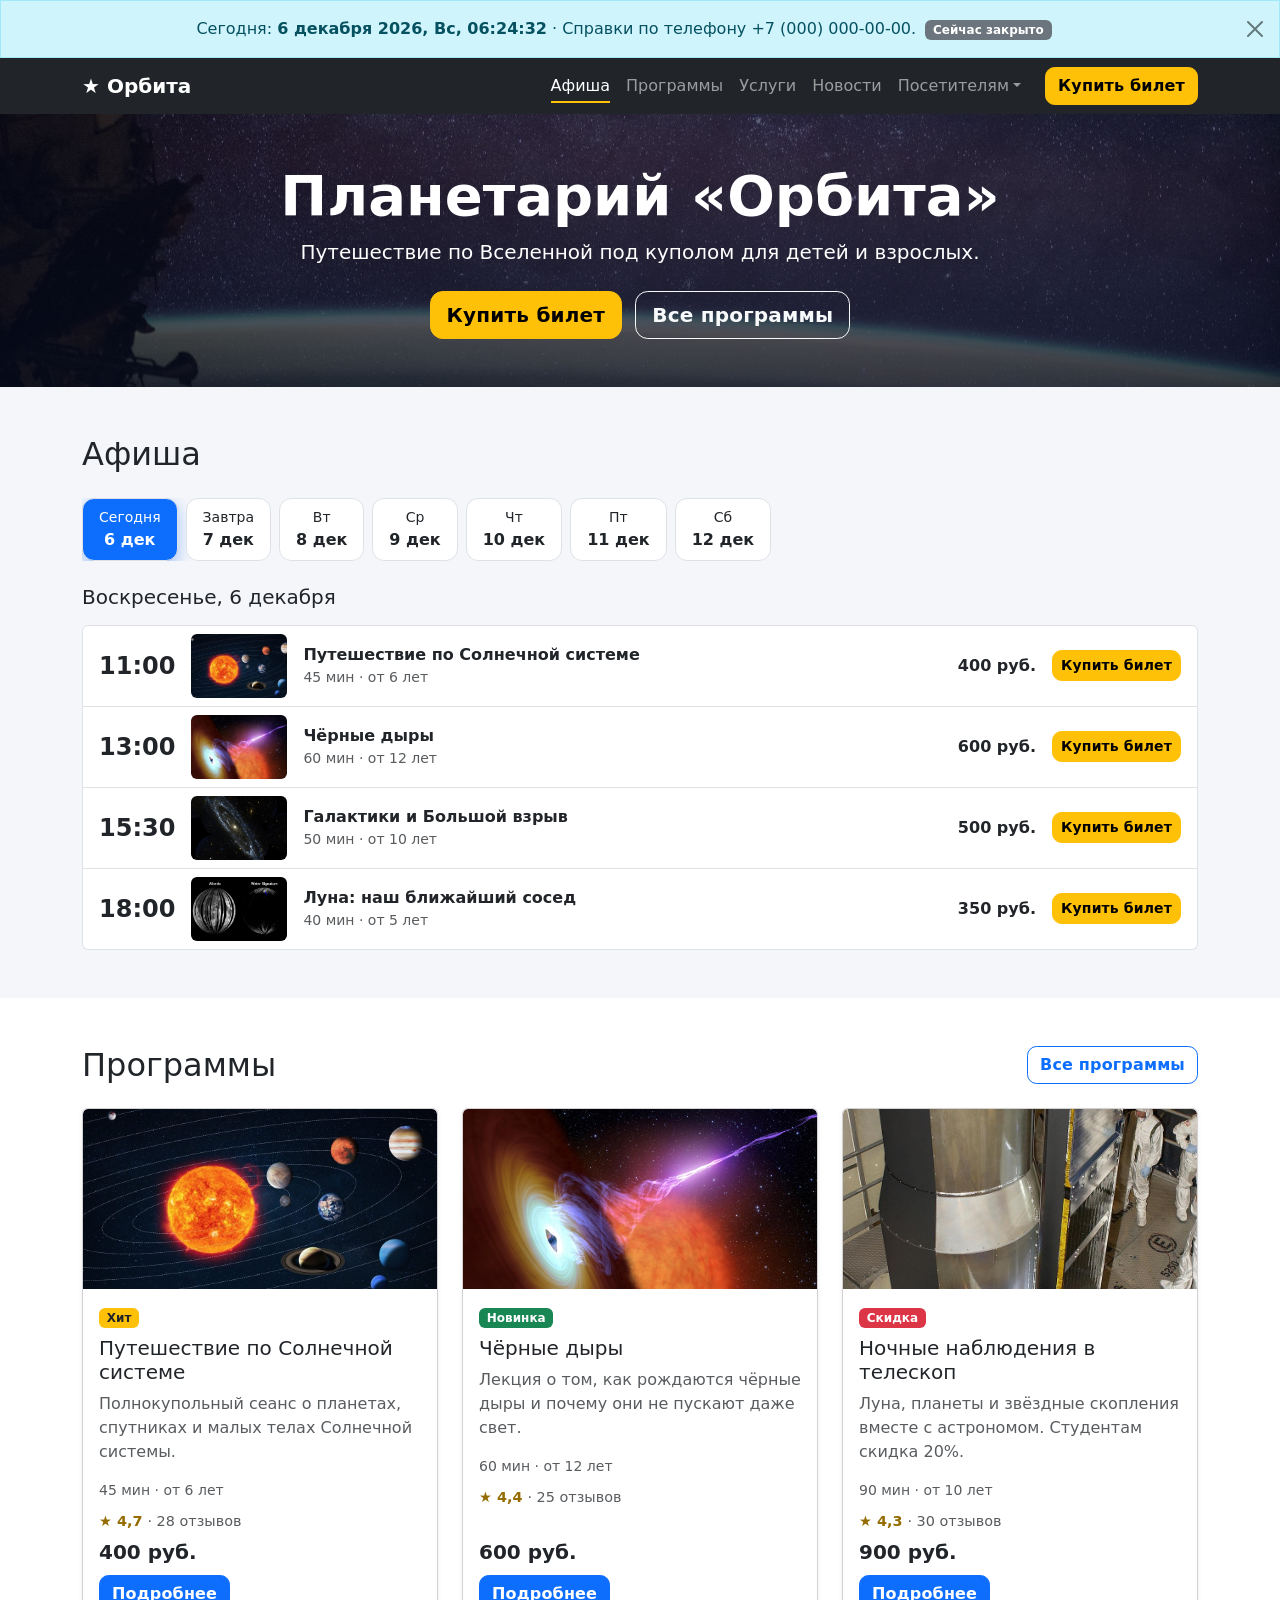
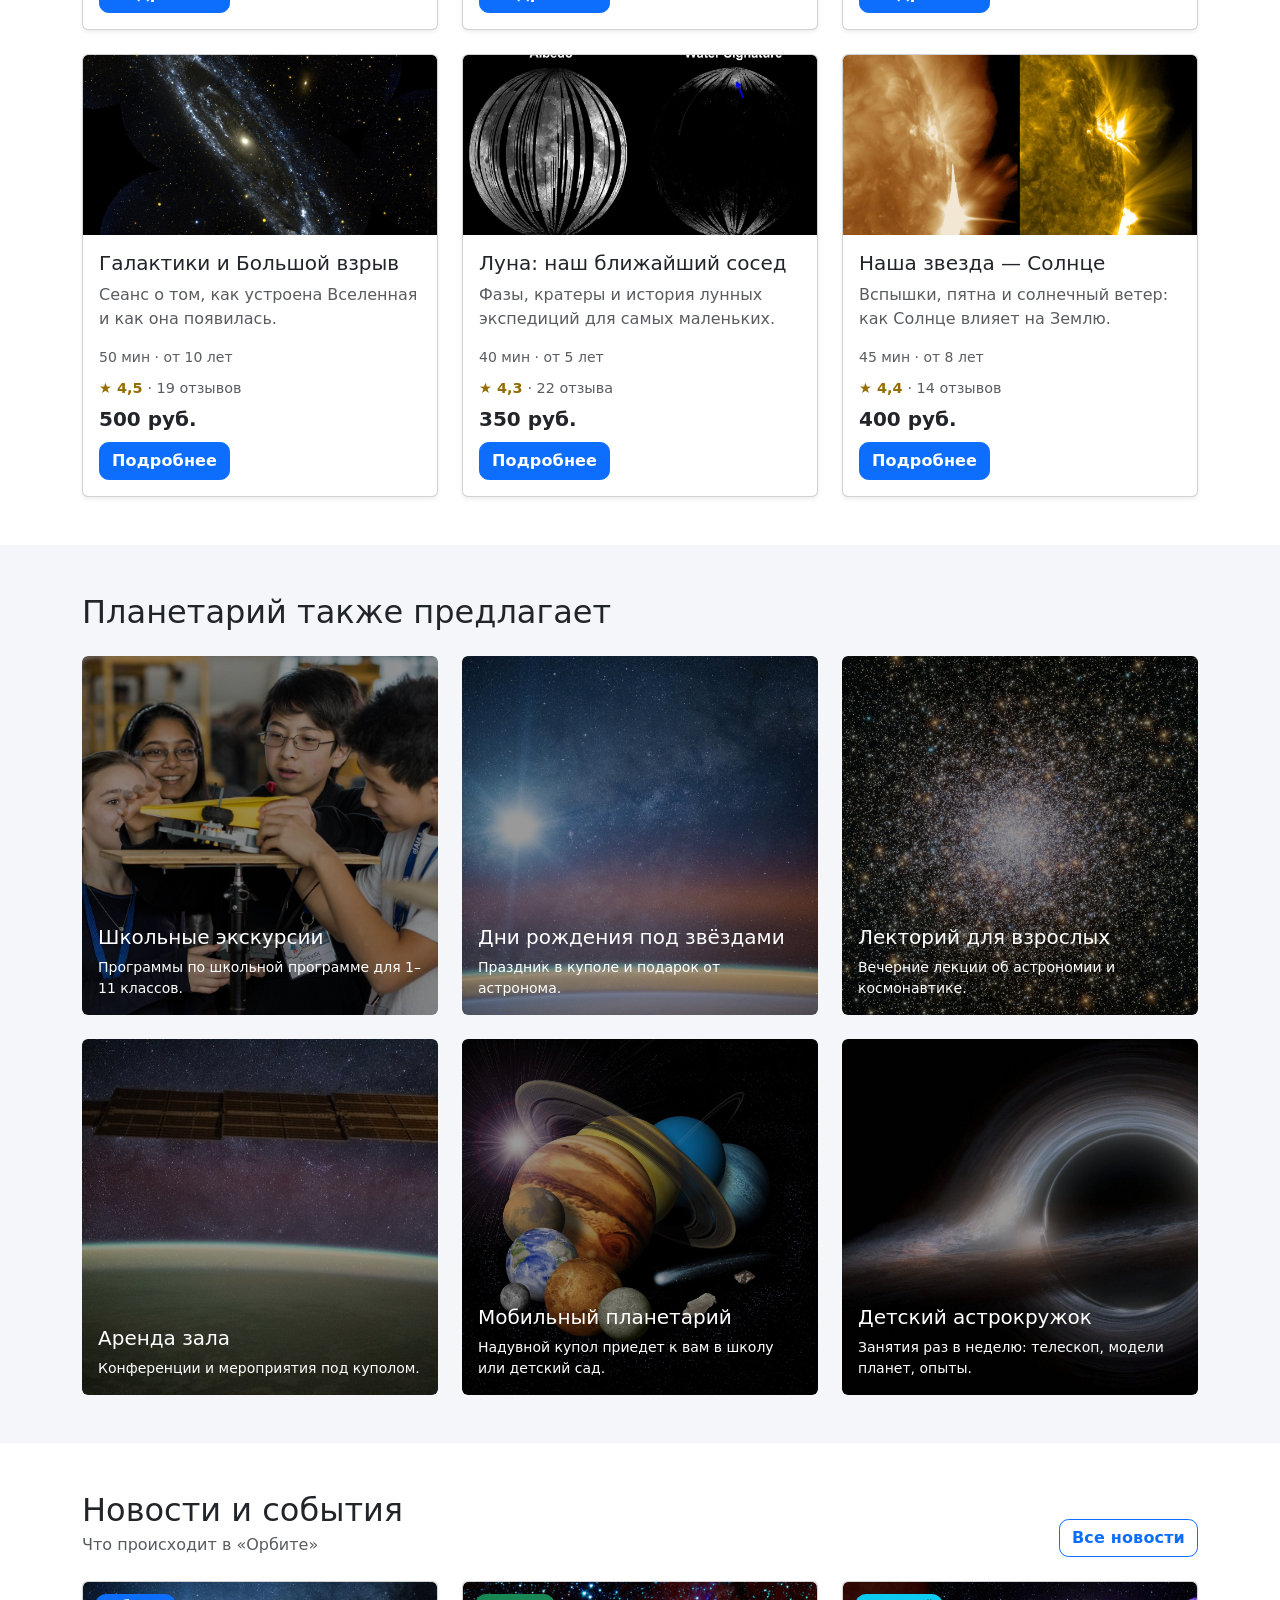
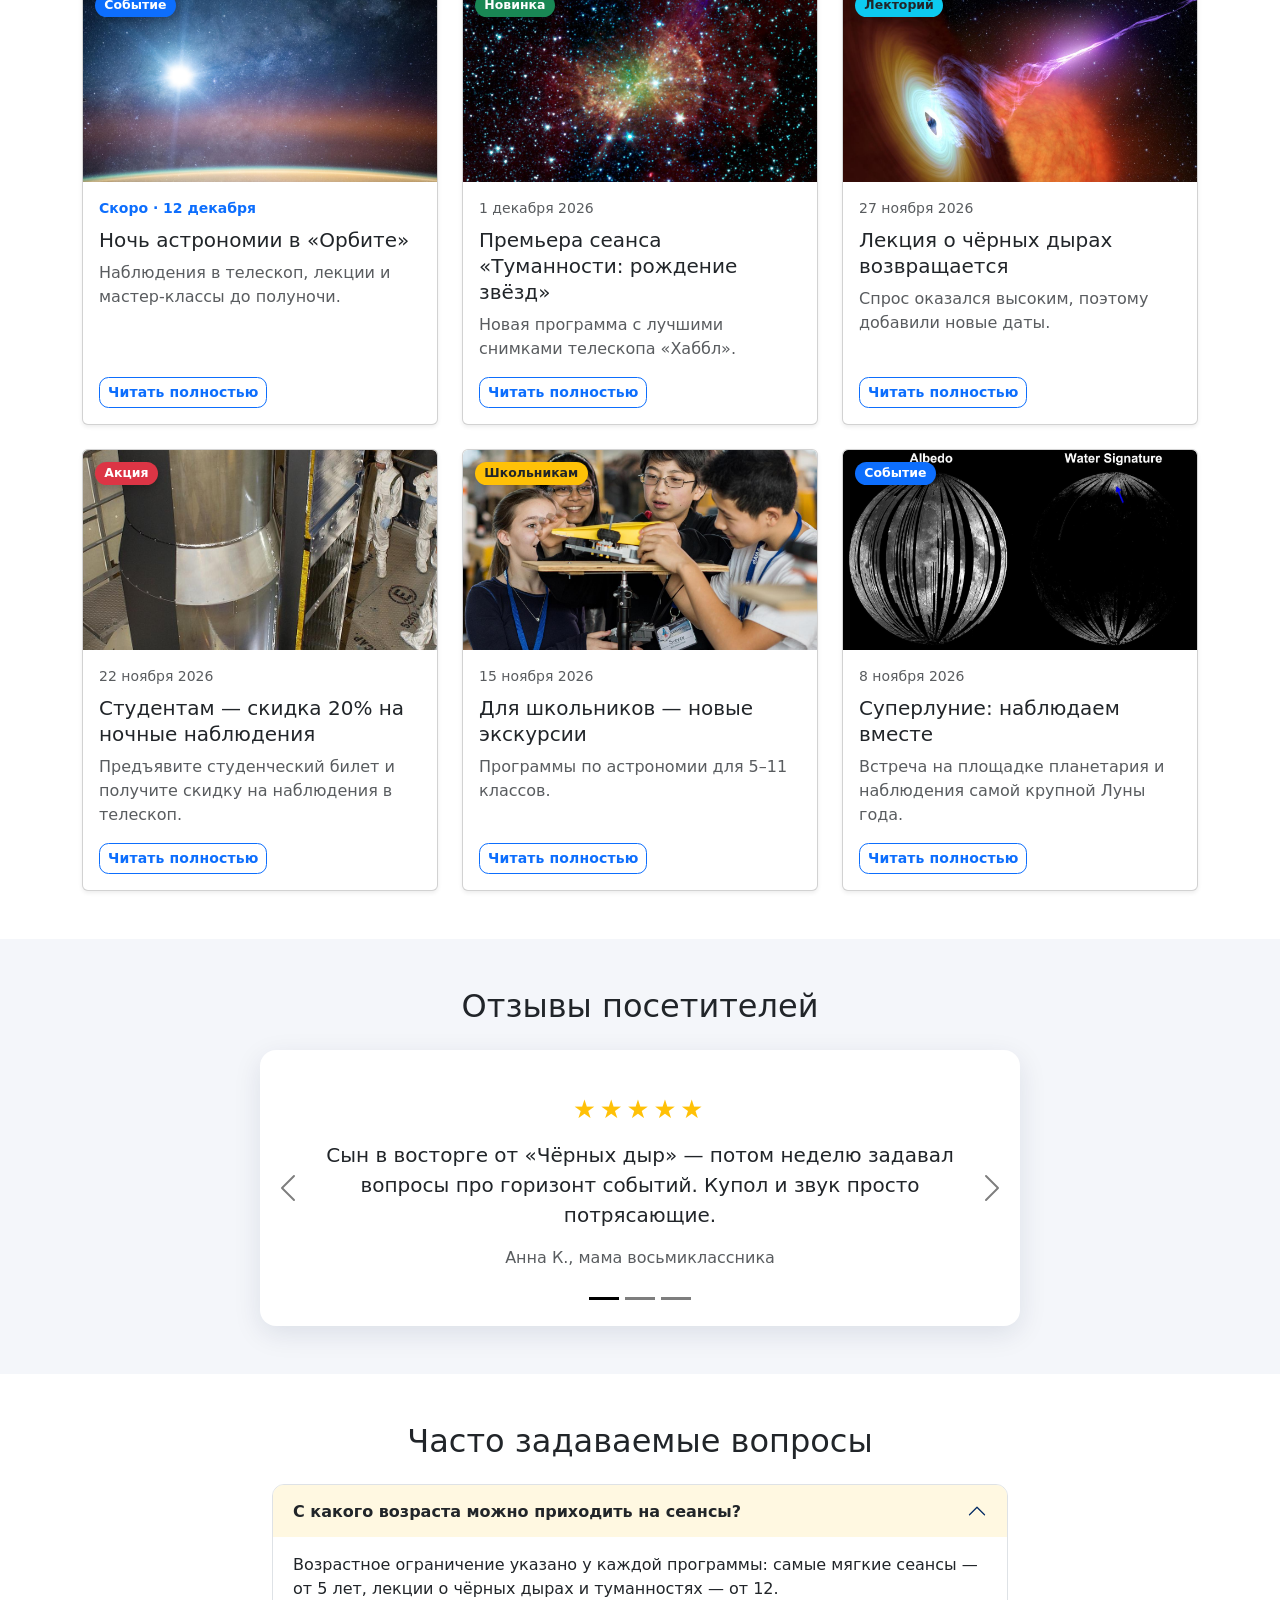
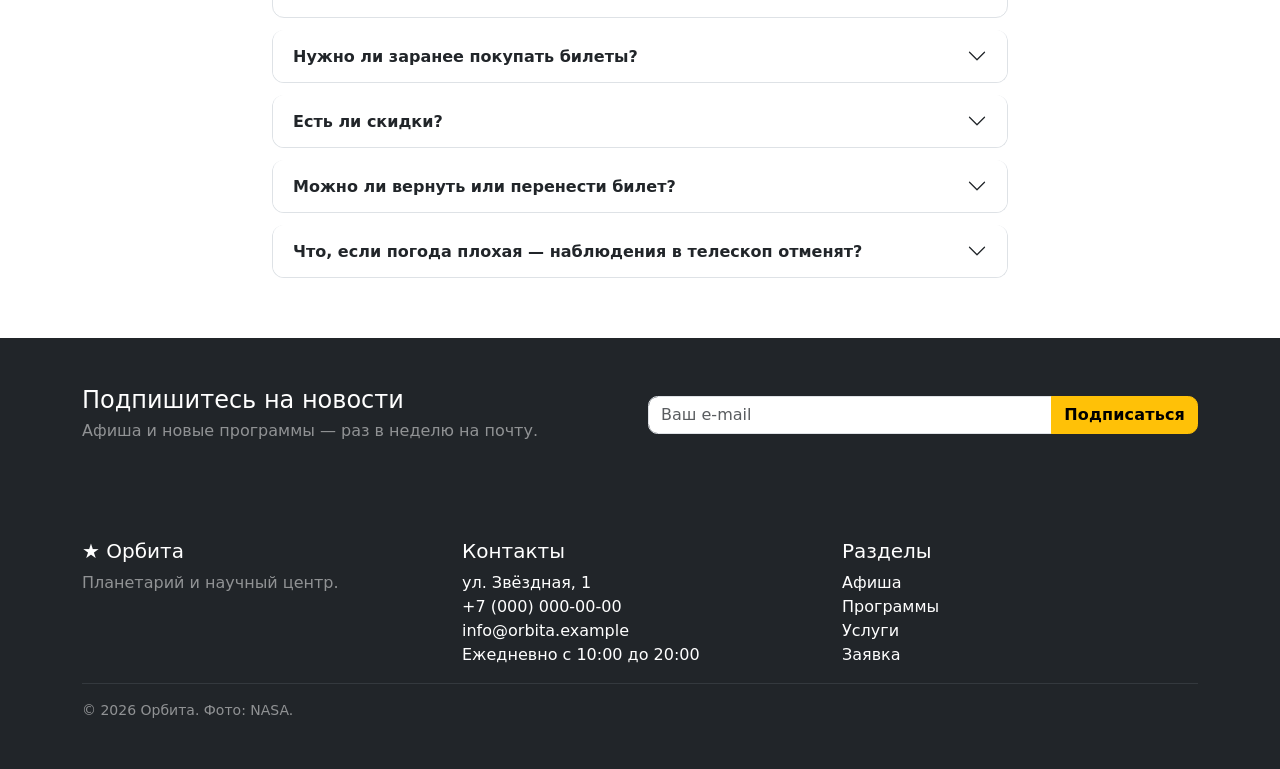
==== commit 0432ed6c: "feat: add interactive planetarium features" ====
--- a/index.html
+++ b/index.html
@@ -799,6 +799,7 @@
               <label for="ticket-count" class="form-label">Количество билетов</label>
               <input id="ticket-count" type="number" class="form-control" min="1" max="10" value="1" required>
             </div>
+            <div class="alert alert-light border mt-3 mb-3" id="seat-availability" aria-live="polite"><strong>Свободные места:</strong> выберите дату и время.</div>
             <p class="fs-5 mb-0">Итого: <strong id="ticket-total">0 руб.</strong></p>
             <div class="alert alert-success mt-3 mb-0 d-none" id="ticket-success" role="alert">
               Билеты забронированы. Мы позвоним для подтверждения.
@@ -821,5 +822,6 @@
   <script src="js/news.js"></script>
   <script src="js/dates.js"></script>
   <script src="js/tickets.js"></script>
+  <script src="js/ticket-capacity.js"></script>
 </body>
 </html>
--- a/css/custom.css
+++ b/css/custom.css
@@ -444,3 +444,16 @@
 .product-photo {
   overflow: hidden;
 }
+
+
+/* ===== Дополнительные функции каталога ===== */
+.catalog-tools { background: #fff; border-radius: 1rem; }
+.program-actions .btn { font-size: .78rem; padding: .35rem .55rem; }
+.program-actions .btn[aria-pressed="true"] { color: #fff; }
+.recent-card { color: inherit; overflow: hidden; border: 1px solid #e5e9f0; transition: transform .2s, box-shadow .2s; }
+.recent-card:hover { transform: translateY(-3px); box-shadow: 0 8px 20px rgba(13,30,70,.12); }
+.recent-card .card-img-top { height: 110px; object-fit: cover; }
+#compare-table-wrap th { min-width: 145px; }
+#compare-table-wrap td { min-width: 150px; }
+#seat-availability { font-size: .95rem; }
+@media (max-width: 575.98px) { .program-actions { flex-wrap: wrap; } .program-actions .btn { flex: 1 1 auto; } }
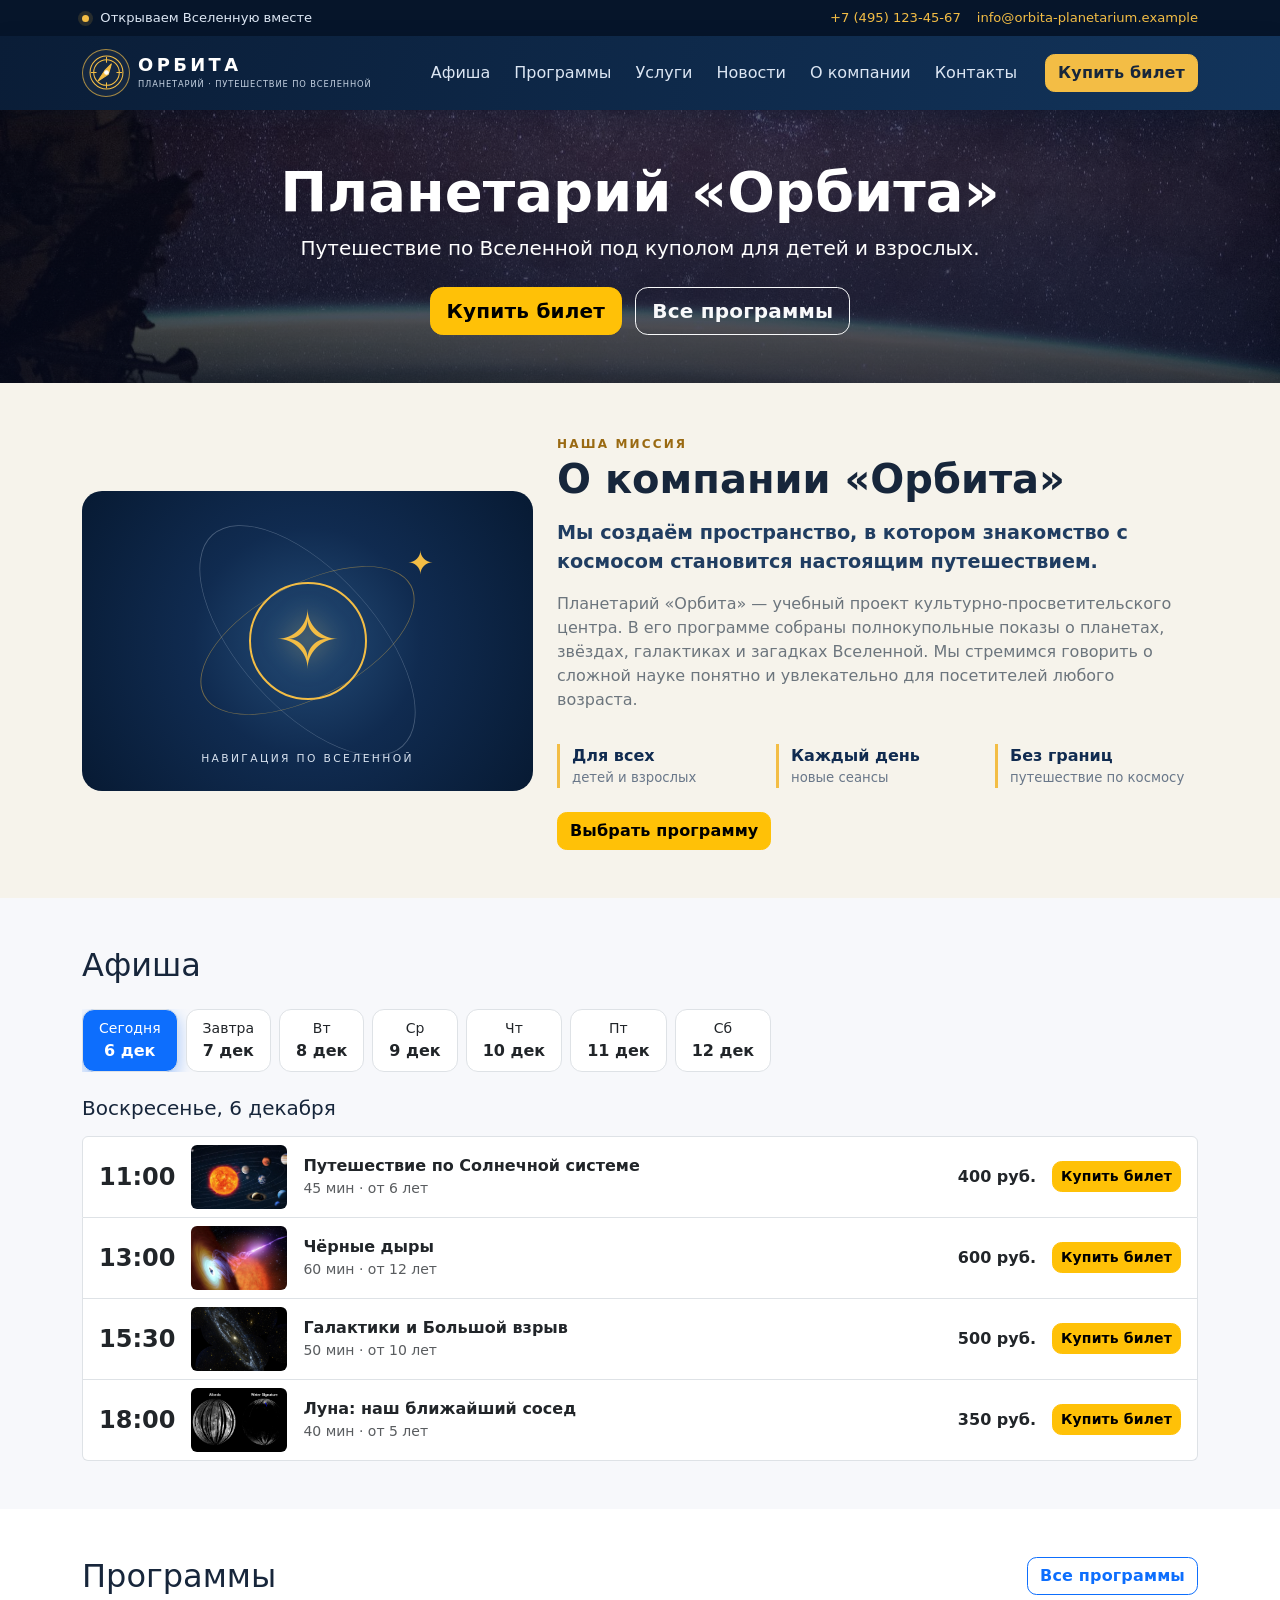
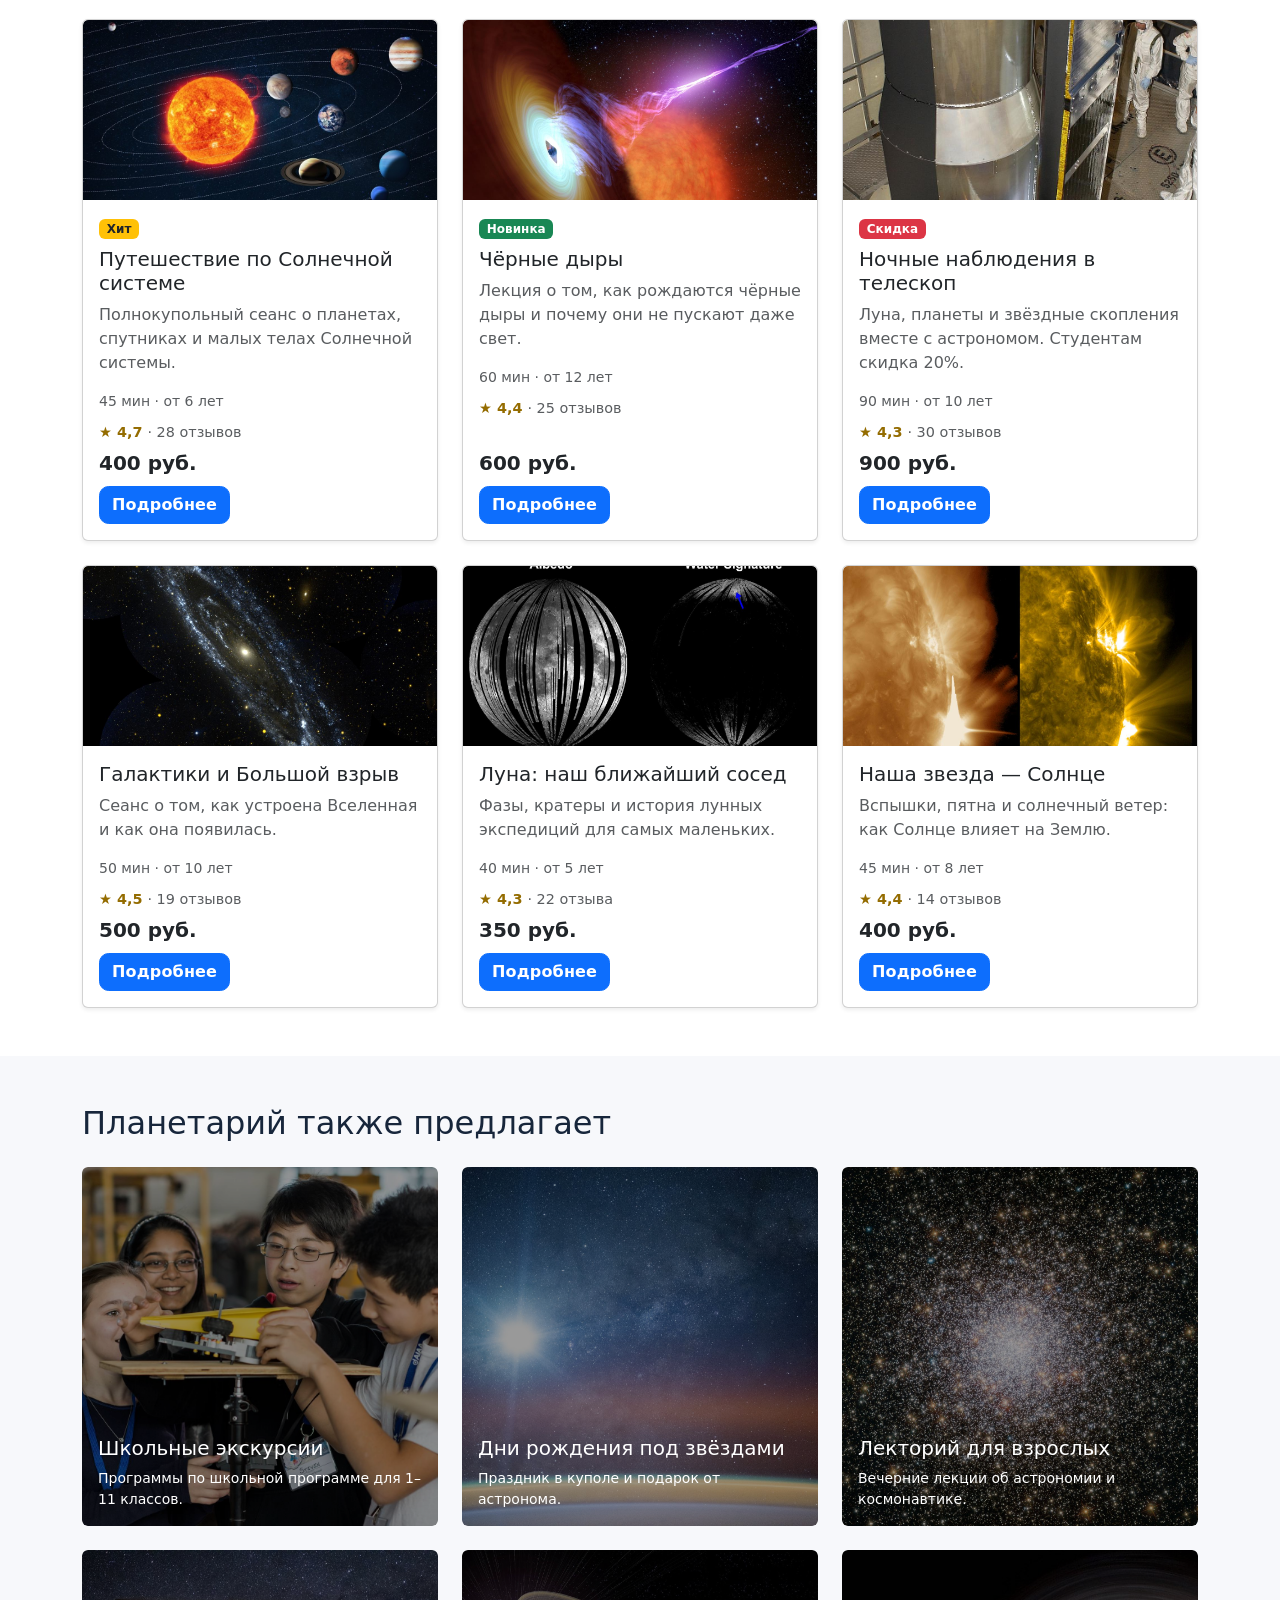
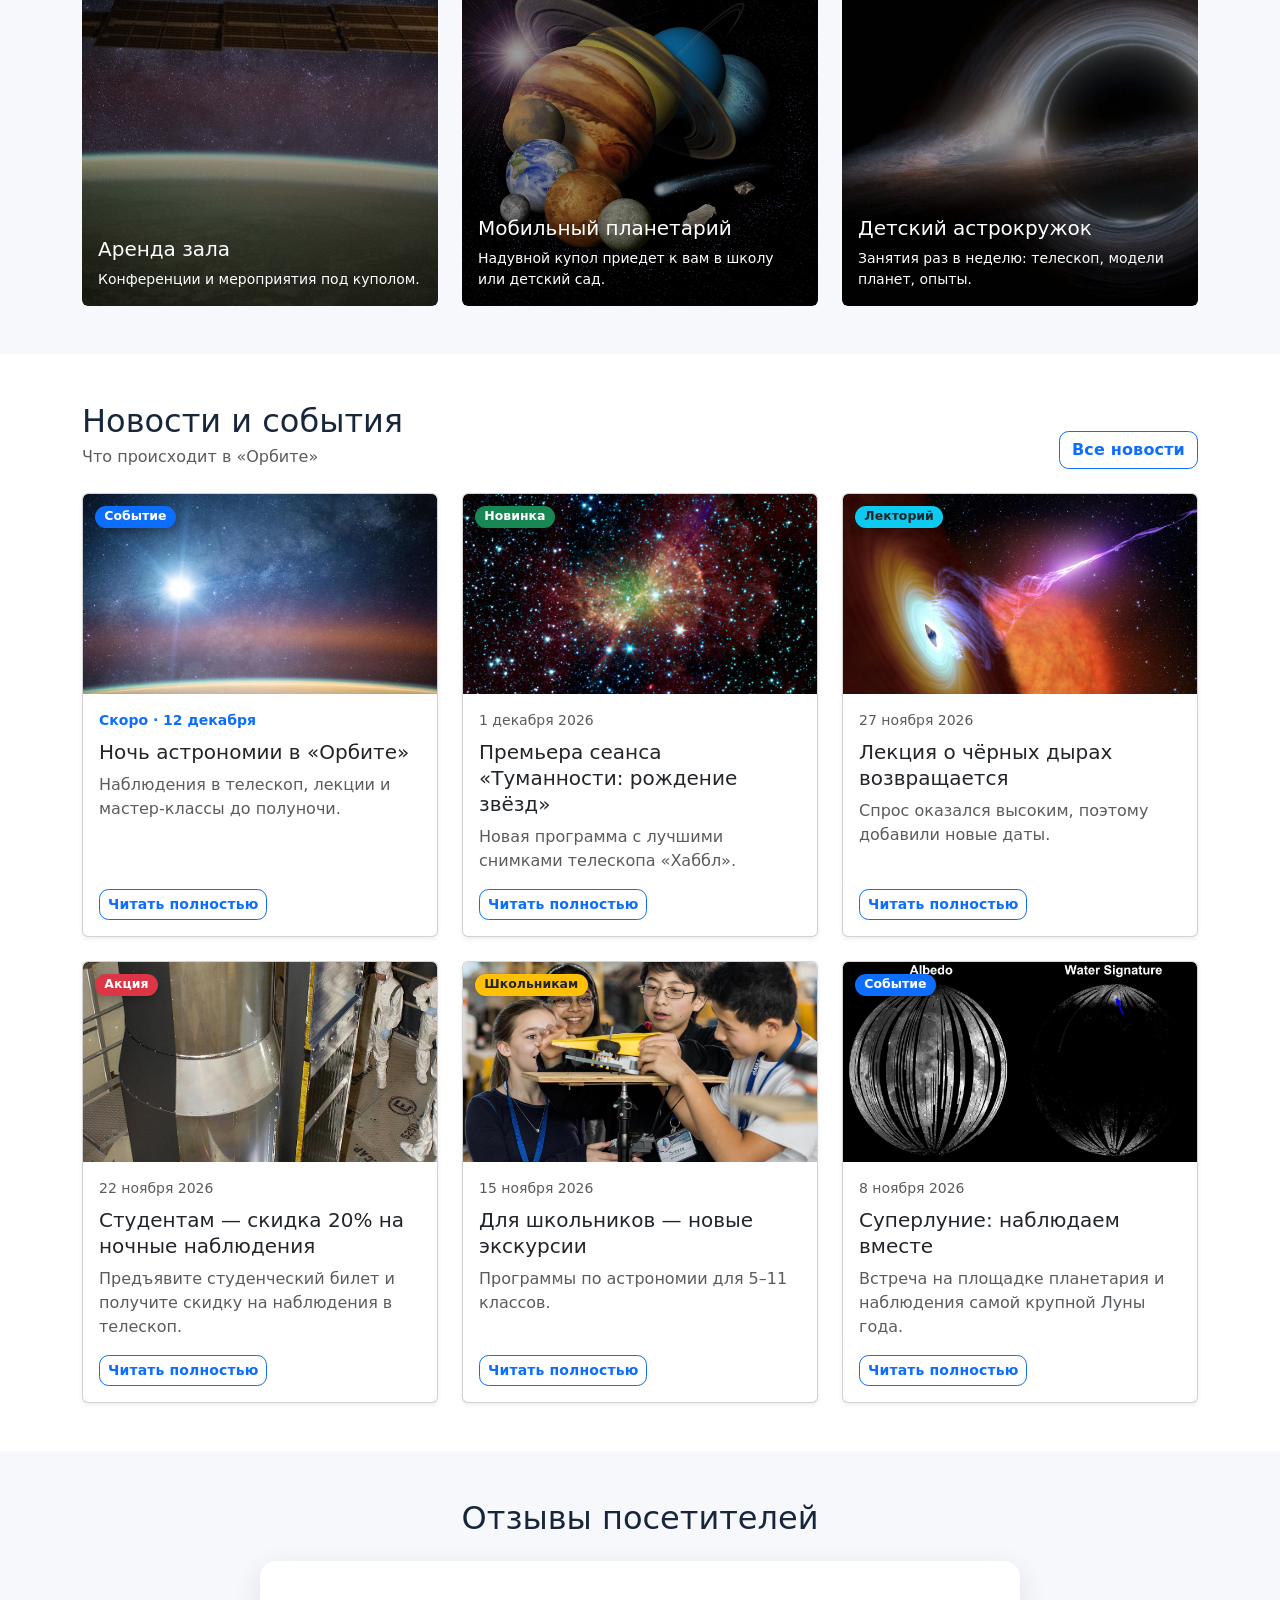
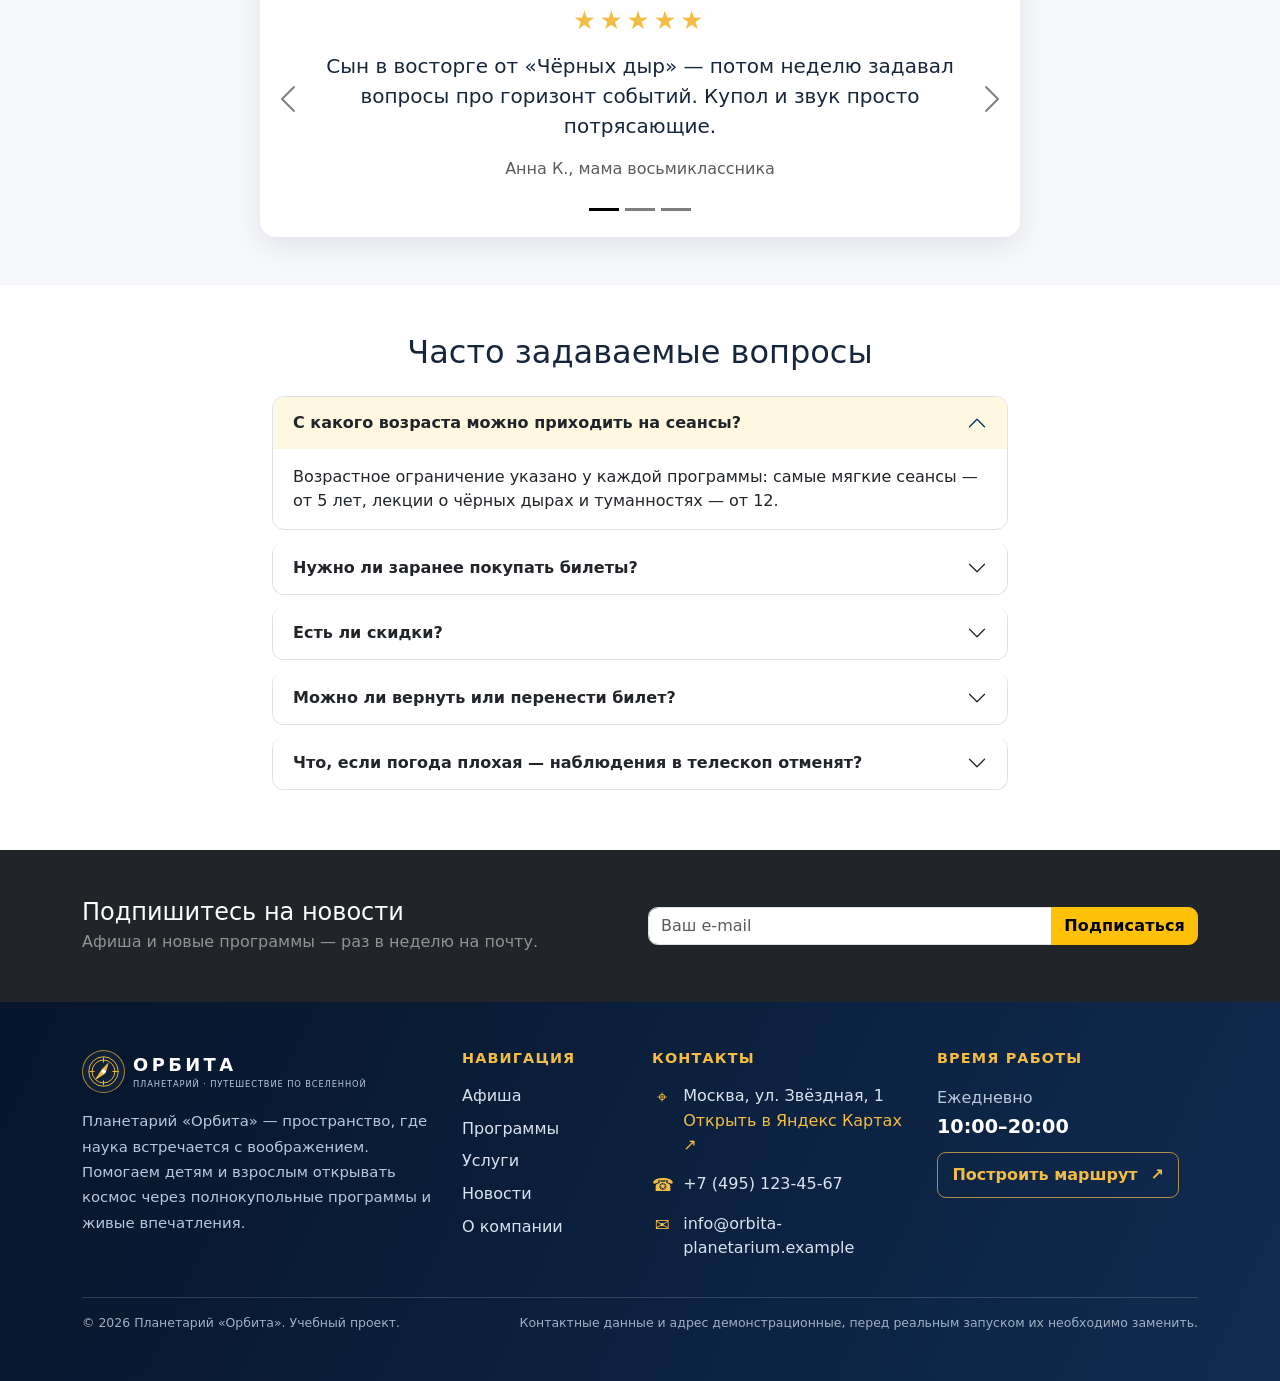
==== commit 9c3eec98: "feat: add interactive planetarium features" ====
--- a/index.html
+++ b/index.html
@@ -11,38 +11,27 @@
   <link rel="stylesheet" href="css/custom.css">
 </head>
 <body>
-  <div class="alert alert-info alert-dismissible fade show rounded-0 mb-0 text-center" role="alert">
-    <span class="d-block d-md-inline">Сегодня: <strong data-live-clock></strong></span> <span class="d-none d-md-inline">·</span> Справки по телефону +7 (000) 000-00-00. <span class="badge bg-success ms-1" data-open-status>Сейчас открыто</span>
-    <button type="button" class="btn-close" data-bs-dismiss="alert" aria-label="Закрыть"></button>
+  <div class="site-topline">
+    <div class="container d-flex flex-wrap justify-content-between align-items-center gap-2 py-2">
+      <span><span class="topline-dot"></span> Открываем Вселенную вместе</span>
+      <div class="d-flex flex-wrap gap-3"><a href="tel:+74951234567">+7 (495) 123-45-67</a><a href="mailto:info@orbita-planetarium.example">info@orbita-planetarium.example</a></div>
+    </div>
   </div>
-  <nav class="navbar navbar-expand-lg navbar-dark bg-dark sticky-top">
+  <nav class="navbar navbar-expand-lg navbar-dark site-navbar sticky-top">
     <div class="container">
-      <a class="navbar-brand fw-bold" href="index.html">&#9733; Орбита</a>
-      <button
-        class="navbar-toggler"
-        type="button"
-        data-bs-toggle="collapse"
-        data-bs-target="#mainNavbar"
-        aria-controls="mainNavbar"
-        aria-expanded="false"
-        aria-label="Переключить навигацию"
-      >
-        <span class="navbar-toggler-icon"></span>
-      </button>
+      <a class="navbar-brand d-flex align-items-center gap-2" href="index.html" aria-label="Орбита — главная">
+        <span class="brand-compass" aria-hidden="true"><svg viewBox="0 0 64 64" role="img"><circle cx="32" cy="32" r="27"/><circle cx="32" cy="32" r="21"/><path d="M32 7v8M32 49v8M7 32h8M49 32h8"/><path class="compass-needle" d="M40 18 35 35 18 46 29 29Z"/><circle class="compass-center" cx="32" cy="32" r="3"/></svg></span>
+        <span class="brand-copy"><span class="brand-name">ОРБИТА</span><span class="brand-caption">ПЛАНЕТАРИЙ · ПУТЕШЕСТВИЕ ПО ВСЕЛЕННОЙ</span></span>
+      </a>
+      <button class="navbar-toggler" type="button" data-bs-toggle="collapse" data-bs-target="#mainNavbar" aria-controls="mainNavbar" aria-expanded="false" aria-label="Открыть меню"><span class="navbar-toggler-icon"></span></button>
       <div class="collapse navbar-collapse" id="mainNavbar">
         <ul class="navbar-nav ms-auto align-items-lg-center">
-          <li class="nav-item"><a class="nav-link active" aria-current="page" href="index.html#afisha">Афиша</a></li>
+          <li class="nav-item"><a class="nav-link" href="index.html#afisha">Афиша</a></li>
           <li class="nav-item"><a class="nav-link" href="catalog.html">Программы</a></li>
           <li class="nav-item"><a class="nav-link" href="services.html">Услуги</a></li>
           <li class="nav-item"><a class="nav-link" href="news.html">Новости</a></li>
-          <li class="nav-item dropdown">
-            <a class="nav-link dropdown-toggle" href="#" role="button" data-bs-toggle="dropdown" aria-expanded="false">Посетителям</a>
-            <ul class="dropdown-menu">
-              <li><a class="dropdown-item" href="catalog.html">Все программы</a></li>
-              <li><a class="dropdown-item" href="order.html">Записаться</a></li>
-              <li><a class="dropdown-item" href="#contacts">Контакты</a></li>
-            </ul>
-          </li>
+          <li class="nav-item"><a class="nav-link" href="index.html#about">О компании</a></li>
+          <li class="nav-item"><a class="nav-link" href="index.html#contacts">Контакты</a></li>
         </ul>
         <button class="btn btn-warning ms-lg-3 mt-2 mt-lg-0" type="button" data-bs-toggle="modal" data-bs-target="#ticketModal">Купить билет</button>
       </div>
@@ -56,6 +45,23 @@
         <p class="lead mb-4">Путешествие по Вселенной под куполом для детей и взрослых.</p>
         <button class="btn btn-warning btn-lg me-2" type="button" data-bs-toggle="modal" data-bs-target="#ticketModal">Купить билет</button>
         <a class="btn btn-outline-light btn-lg" href="catalog.html">Все программы</a>
+      </div>
+    </section>
+    <section class="about-section py-5" id="about">
+      <div class="container">
+        <div class="row align-items-center g-4">
+          <div class="col-lg-5">
+            <div class="about-compass-art" aria-hidden="true"><span class="about-orbit orbit-one"></span><span class="about-orbit orbit-two"></span><span class="about-star">✦</span><div class="about-compass-mark">✧</div><span class="about-card-label">НАВИГАЦИЯ ПО ВСЕЛЕННОЙ</span></div>
+          </div>
+          <div class="col-lg-7">
+            <span class="section-eyebrow">НАША МИССИЯ</span>
+            <h2 class="display-6 fw-bold mb-3">О компании «Орбита»</h2>
+            <p class="about-lead">Мы создаём пространство, в котором знакомство с космосом становится настоящим путешествием.</p>
+            <p class="text-secondary">Планетарий «Орбита» — учебный проект культурно-просветительского центра. В его программе собраны полнокупольные показы о планетах, звёздах, галактиках и загадках Вселенной. Мы стремимся говорить о сложной науке понятно и увлекательно для посетителей любого возраста.</p>
+            <div class="row g-3 mt-2"><div class="col-sm-4"><div class="about-fact"><strong>Для всех</strong><span>детей и взрослых</span></div></div><div class="col-sm-4"><div class="about-fact"><strong>Каждый день</strong><span>новые сеансы</span></div></div><div class="col-sm-4"><div class="about-fact"><strong>Без границ</strong><span>путешествие по космосу</span></div></div></div>
+            <a href="catalog.html" class="btn btn-warning mt-4">Выбрать программу</a>
+          </div>
+        </div>
       </div>
     </section>
 
@@ -726,29 +732,38 @@
     </section>
   </main>
 
-  <footer class="bg-dark text-white py-5" id="contacts">
-    <div class="container">
+  <footer class="site-footer" id="contacts">
+    <div class="container py-5">
       <div class="row g-4">
-        <div class="col-12 col-md-4">
-          <h2 class="h5">&#9733; Орбита</h2>
-          <p class="text-white-50 mb-0">Планетарий и научный центр.</p>
-        </div>
-        <div class="col-12 col-md-4">
-          <h2 class="h5">Контакты</h2>
-          <p class="mb-0">ул. Звёздная, 1<br>+7 (000) 000-00-00<br>info@orbita.example<br>Ежедневно с 10:00 до 20:00</p>
-        </div>
-        <div class="col-12 col-md-4">
-          <h2 class="h5">Разделы</h2>
-          <ul class="list-unstyled mb-0">
-            <li><a class="text-white text-decoration-none" href="index.html#afisha">Афиша</a></li>
-            <li><a class="text-white text-decoration-none" href="catalog.html">Программы</a></li>
-            <li><a class="text-white text-decoration-none" href="services.html">Услуги</a></li>
-            <li><a class="text-white text-decoration-none" href="order.html">Заявка</a></li>
+        <div class="col-lg-4 col-md-6">
+          <div class="footer-brand mb-3"><a class="footer-brand-link d-flex align-items-center gap-2" href="index.html" aria-label="Орбита — главная">
+        <span class="brand-compass" aria-hidden="true"><svg viewBox="0 0 64 64" role="img"><circle cx="32" cy="32" r="27"/><circle cx="32" cy="32" r="21"/><path d="M32 7v8M32 49v8M7 32h8M49 32h8"/><path class="compass-needle" d="M40 18 35 35 18 46 29 29Z"/><circle class="compass-center" cx="32" cy="32" r="3"/></svg></span>
+        <span class="brand-copy"><span class="brand-name">ОРБИТА</span><span class="brand-caption">ПЛАНЕТАРИЙ · ПУТЕШЕСТВИЕ ПО ВСЕЛЕННОЙ</span></span>
+      </a></div>
+          <p class="footer-description">Планетарий «Орбита» — пространство, где наука встречается с воображением. Помогаем детям и взрослым открывать космос через полнокупольные программы и живые впечатления.</p>
+        </div>
+        <div class="col-lg-2 col-md-6">
+          <h2 class="footer-heading">Навигация</h2>
+          <ul class="footer-links"><li><a href="index.html#afisha">Афиша</a></li><li><a href="catalog.html">Программы</a></li><li><a href="services.html">Услуги</a></li><li><a href="news.html">Новости</a></li><li><a href="index.html#about">О компании</a></li></ul>
+        </div>
+        <div class="col-lg-3 col-md-6">
+          <h2 class="footer-heading">Контакты</h2>
+          <ul class="footer-contacts">
+            <li><span class="contact-symbol">⌖</span><span>Москва, ул. Звёздная, 1<br><a href="https://yandex.ru/maps/?text=%D0%9C%D0%BE%D1%81%D0%BA%D0%B2%D0%B0%2C%20%D1%83%D0%BB.%20%D0%97%D0%B2%D1%91%D0%B7%D0%B4%D0%BD%D0%B0%D1%8F%2C%201" target="_blank" rel="noopener noreferrer">Открыть в Яндекс Картах ↗</a></span></li>
+            <li><span class="contact-symbol">☎</span><a href="tel:+74951234567">+7 (495) 123-45-67</a></li>
+            <li><span class="contact-symbol">✉</span><a href="mailto:info@orbita-planetarium.example">info@orbita-planetarium.example</a></li>
           </ul>
         </div>
-      </div>
-      <hr class="border-secondary">
-      <p class="mb-0 text-white-50 small">&copy; <span data-year>2026</span> Орбита. Фото: NASA.</p>
+        <div class="col-lg-3 col-md-6">
+          <h2 class="footer-heading">Время работы</h2>
+          <p class="footer-hours mb-2">Ежедневно<br><strong>10:00–20:00</strong></p>
+          <a class="footer-map-button" href="https://yandex.ru/maps/?text=%D0%9C%D0%BE%D1%81%D0%BA%D0%B2%D0%B0%2C%20%D1%83%D0%BB.%20%D0%97%D0%B2%D1%91%D0%B7%D0%B4%D0%BD%D0%B0%D1%8F%2C%201" target="_blank" rel="noopener noreferrer">Построить маршрут <span aria-hidden="true">↗</span></a>
+        </div>
+      </div>
+      <div class="footer-bottom mt-4 pt-3 d-flex flex-wrap justify-content-between gap-2">
+        <span>© 2026 Планетарий «Орбита». Учебный проект.</span>
+        <span>Контактные данные и адрес демонстрационные, перед реальным запуском их необходимо заменить.</span>
+      </div>
     </div>
   </footer>
 
--- a/css/custom.css
+++ b/css/custom.css
@@ -457,3 +457,67 @@
 #compare-table-wrap td { min-width: 150px; }
 #seat-availability { font-size: .95rem; }
 @media (max-width: 575.98px) { .program-actions { flex-wrap: wrap; } .program-actions .btn { flex: 1 1 auto; } }
+
+
+/* ===== Единый фирменный стиль «Орбита»: компас и навигация ===== */
+:root {
+  --orbita-navy: #071a33;
+  --orbita-blue: #102b50;
+  --orbita-blue-soft: #183b65;
+  --orbita-gold: #f3bd45;
+  --orbita-cream: #f6f3eb;
+  --orbita-text: #17263b;
+}
+body { color: var(--orbita-text); background: #f7f8fb; }
+.site-topline { background: #06152a; color: #dce6f3; font-size: .82rem; }
+.site-topline a { color: #f3bd45; text-decoration: none; }
+.site-topline a:hover { color: #fff; }
+.topline-dot { display:inline-block; width:7px; height:7px; margin-right:.45rem; border-radius:50%; background:var(--orbita-gold); box-shadow:0 0 0 4px rgba(243,189,69,.14); }
+.site-navbar { background: linear-gradient(105deg, #0a1d37, #12345b); box-shadow: 0 8px 24px rgba(5,20,42,.18); }
+.site-navbar .navbar-brand { color:#fff; text-decoration:none; }
+.brand-compass { width:48px; height:48px; display:grid; place-items:center; border:1px solid rgba(243,189,69,.65); border-radius:50%; background:rgba(255,255,255,.04); }
+.brand-compass svg { width:39px; height:39px; fill:none; stroke:#f3bd45; stroke-width:1.7; stroke-linecap:round; stroke-linejoin:round; }
+.brand-compass .compass-needle { fill:#f3bd45; stroke:#f3bd45; }
+.brand-compass .compass-center { fill:#fff; stroke:#fff; }
+.brand-copy { display:flex; flex-direction:column; line-height:1.05; }
+.brand-name { font-weight:800; letter-spacing:.19em; font-size:1.12rem; }
+.brand-caption { margin-top:5px; color:#c4d1e1; font-size:.52rem; letter-spacing:.105em; }
+.site-navbar .nav-link { color:#dce6f3; font-weight:500; padding-left:.75rem!important; padding-right:.75rem!important; }
+.site-navbar .nav-link:hover, .site-navbar .nav-link:focus { color:var(--orbita-gold); }
+.site-navbar .btn-warning { color:#17263b; background:var(--orbita-gold); border-color:var(--orbita-gold); }
+.hero { position:relative; background-position:center; }
+.hero .container { position:relative; z-index:1; }
+.about-section { background:var(--orbita-cream); }
+.section-eyebrow { color:#9a6a12; font-size:.75rem; font-weight:800; letter-spacing:.18em; }
+.about-lead { color:#203d61; font-size:1.2rem; font-weight:600; }
+.about-compass-art { min-height:300px; position:relative; display:flex; align-items:center; justify-content:center; overflow:hidden; border-radius:1.25rem; background:radial-gradient(circle at center, #244c77 0, #102b50 42%, #071a33 100%); color:var(--orbita-gold); }
+.about-orbit { position:absolute; width:235px; height:235px; border:1px solid rgba(243,189,69,.42); border-radius:50%; transform:rotate(-28deg) scaleY(.48); }
+.orbit-two { width:285px; height:285px; transform:rotate(48deg) scaleY(.48); border-color:rgba(220,230,243,.28); }
+.about-compass-mark { display:grid; place-items:center; width:118px; height:118px; border:2px solid var(--orbita-gold); border-radius:50%; font-size:5rem; line-height:1; text-shadow:0 0 24px rgba(243,189,69,.55); }
+.about-star { position:absolute; top:48px; right:22%; font-size:2rem; }
+.about-card-label { position:absolute; bottom:24px; font-size:.67rem; letter-spacing:.22em; color:#d8e2ef; }
+.about-fact { display:flex; flex-direction:column; border-left:3px solid var(--orbita-gold); padding-left:.75rem; }
+.about-fact strong { color:#102b50; }
+.about-fact span { color:#697789; font-size:.83rem; }
+.site-footer { color:#d9e3ef; background:linear-gradient(115deg,#06152a,#102b50); }
+.footer-brand-link { display:inline-flex; align-items:center; gap:.7rem; color:#fff; text-decoration:none; }
+.footer-brand-link .brand-compass { width:43px; height:43px; }
+.footer-brand-link .brand-compass svg { width:35px; height:35px; }
+.footer-brand-link .brand-name { color:#fff; }
+.footer-brand-link .brand-caption { color:#b8c8da; }
+.footer-description { max-width:390px; color:#b8c8da; font-size:.93rem; line-height:1.7; }
+.footer-heading { margin-bottom:1rem; color:#f3bd45; font-size:.9rem; font-weight:800; letter-spacing:.08em; text-transform:uppercase; }
+.footer-links, .footer-contacts { margin:0; padding:0; list-style:none; }
+.footer-links li { margin-bottom:.55rem; }
+.footer-links a, .footer-contacts a { color:#d9e3ef; text-decoration:none; }
+.footer-links a:hover, .footer-contacts a:hover { color:#f3bd45; }
+.footer-contacts li { display:flex; gap:.7rem; margin-bottom:.85rem; align-items:flex-start; }
+.footer-contacts li span:last-child { line-height:1.55; }
+.footer-contacts li span a:not(:first-child) { color:#f3bd45; }
+.contact-symbol { width:1.25rem; flex:0 0 1.25rem; color:#f3bd45; font-size:1.1rem; text-align:center; }
+.footer-hours { color:#b8c8da; line-height:1.7; }
+.footer-hours strong { color:#fff; font-size:1.2rem; }
+.footer-map-button { display:inline-flex; gap:.8rem; align-items:center; padding:.65rem .9rem; border:1px solid rgba(243,189,69,.7); border-radius:.55rem; color:#f3bd45; text-decoration:none; font-weight:600; }
+.footer-map-button:hover { color:#071a33; background:#f3bd45; }
+.footer-bottom { border-top:1px solid rgba(220,230,243,.18); color:#9fb0c4; font-size:.78rem; }
+@media (max-width: 575.98px) { .brand-caption { font-size:.43rem; } .brand-compass { width:42px; height:42px; } .about-compass-art { min-height:235px; } .site-topline .container { justify-content:center!important; } }
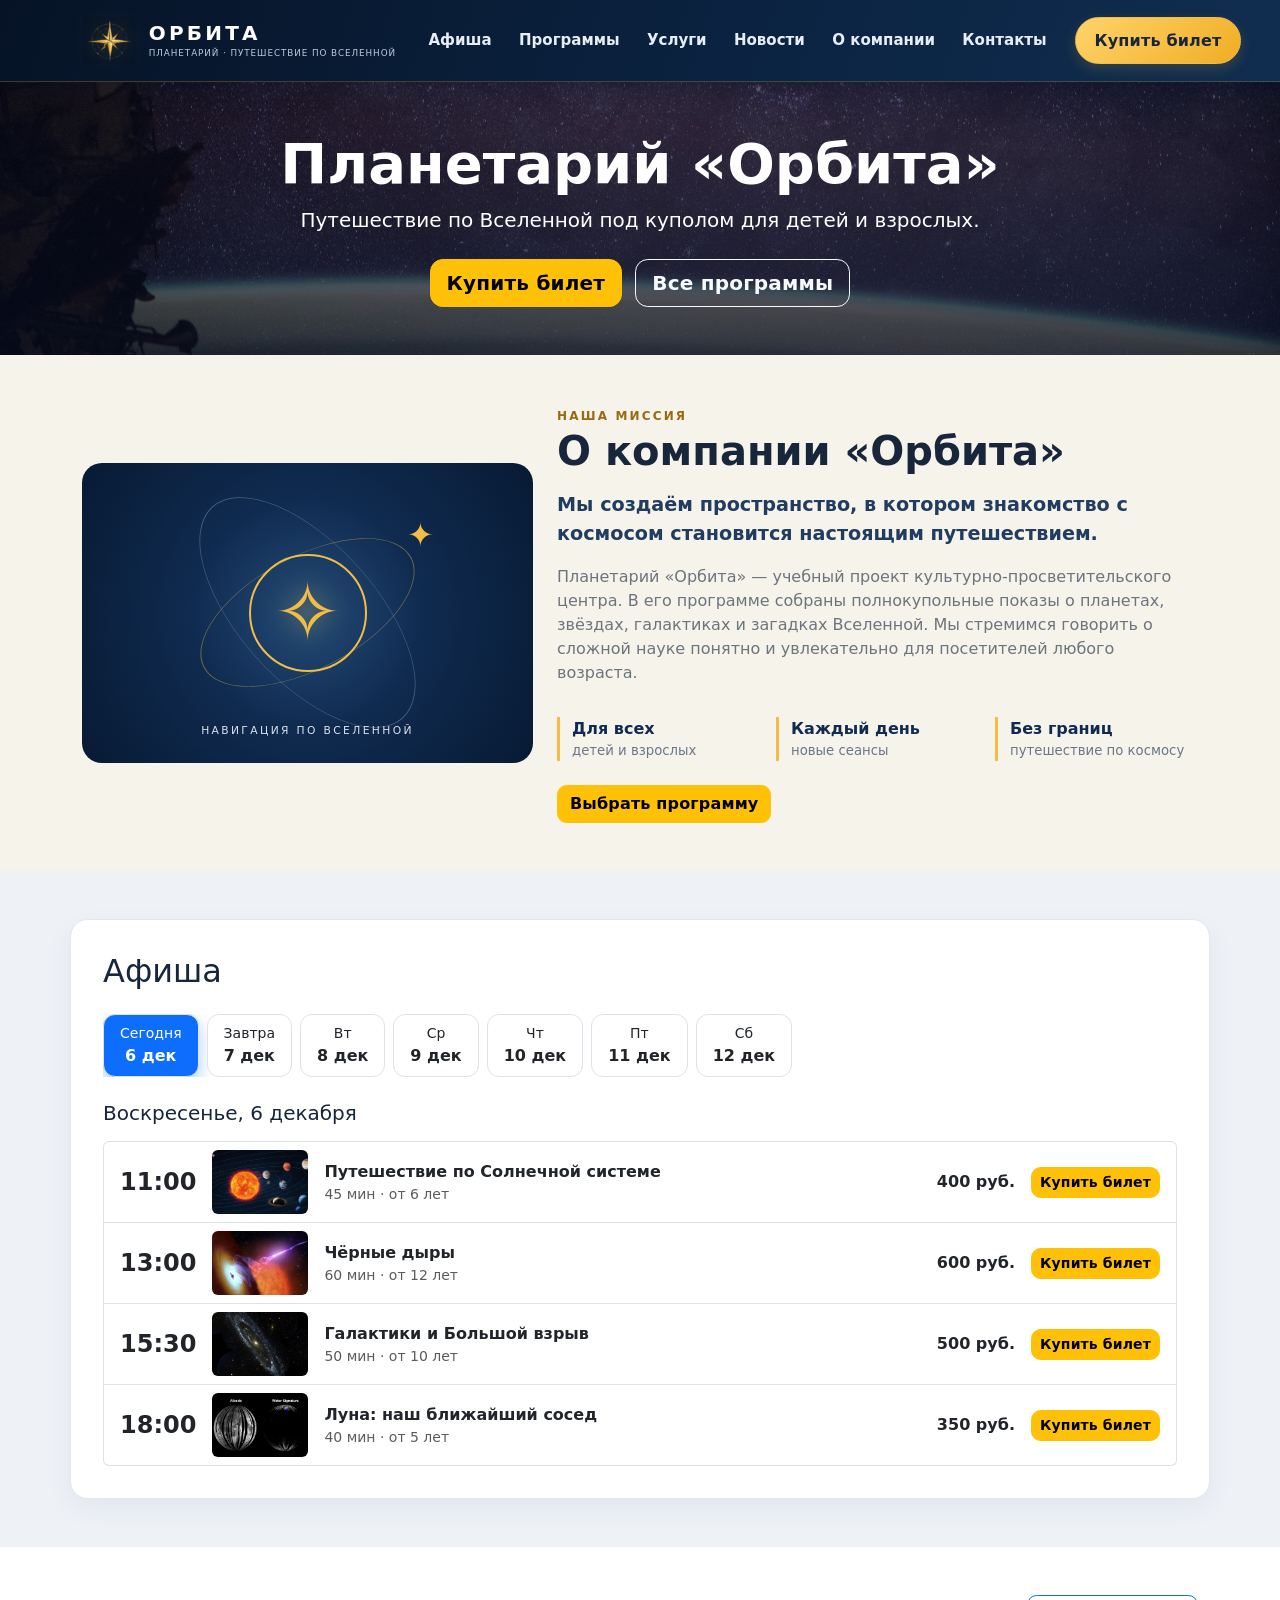
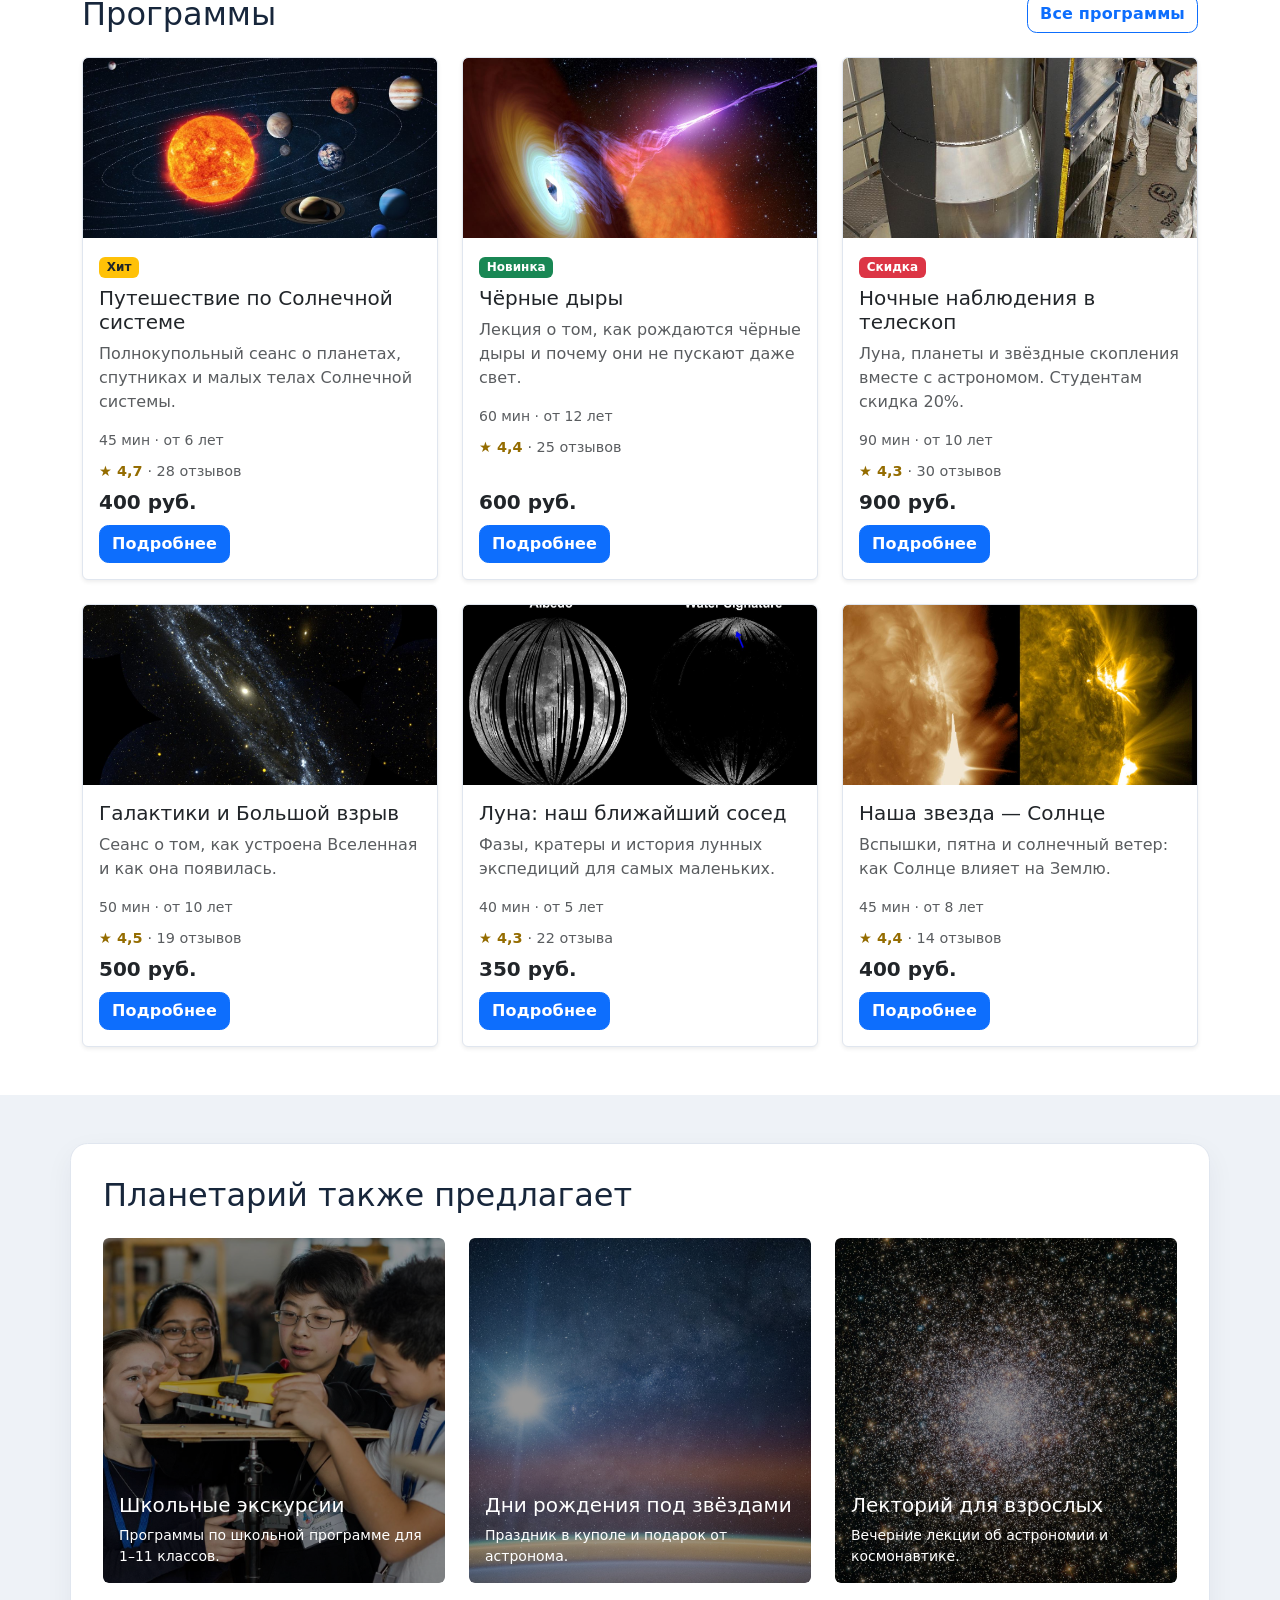
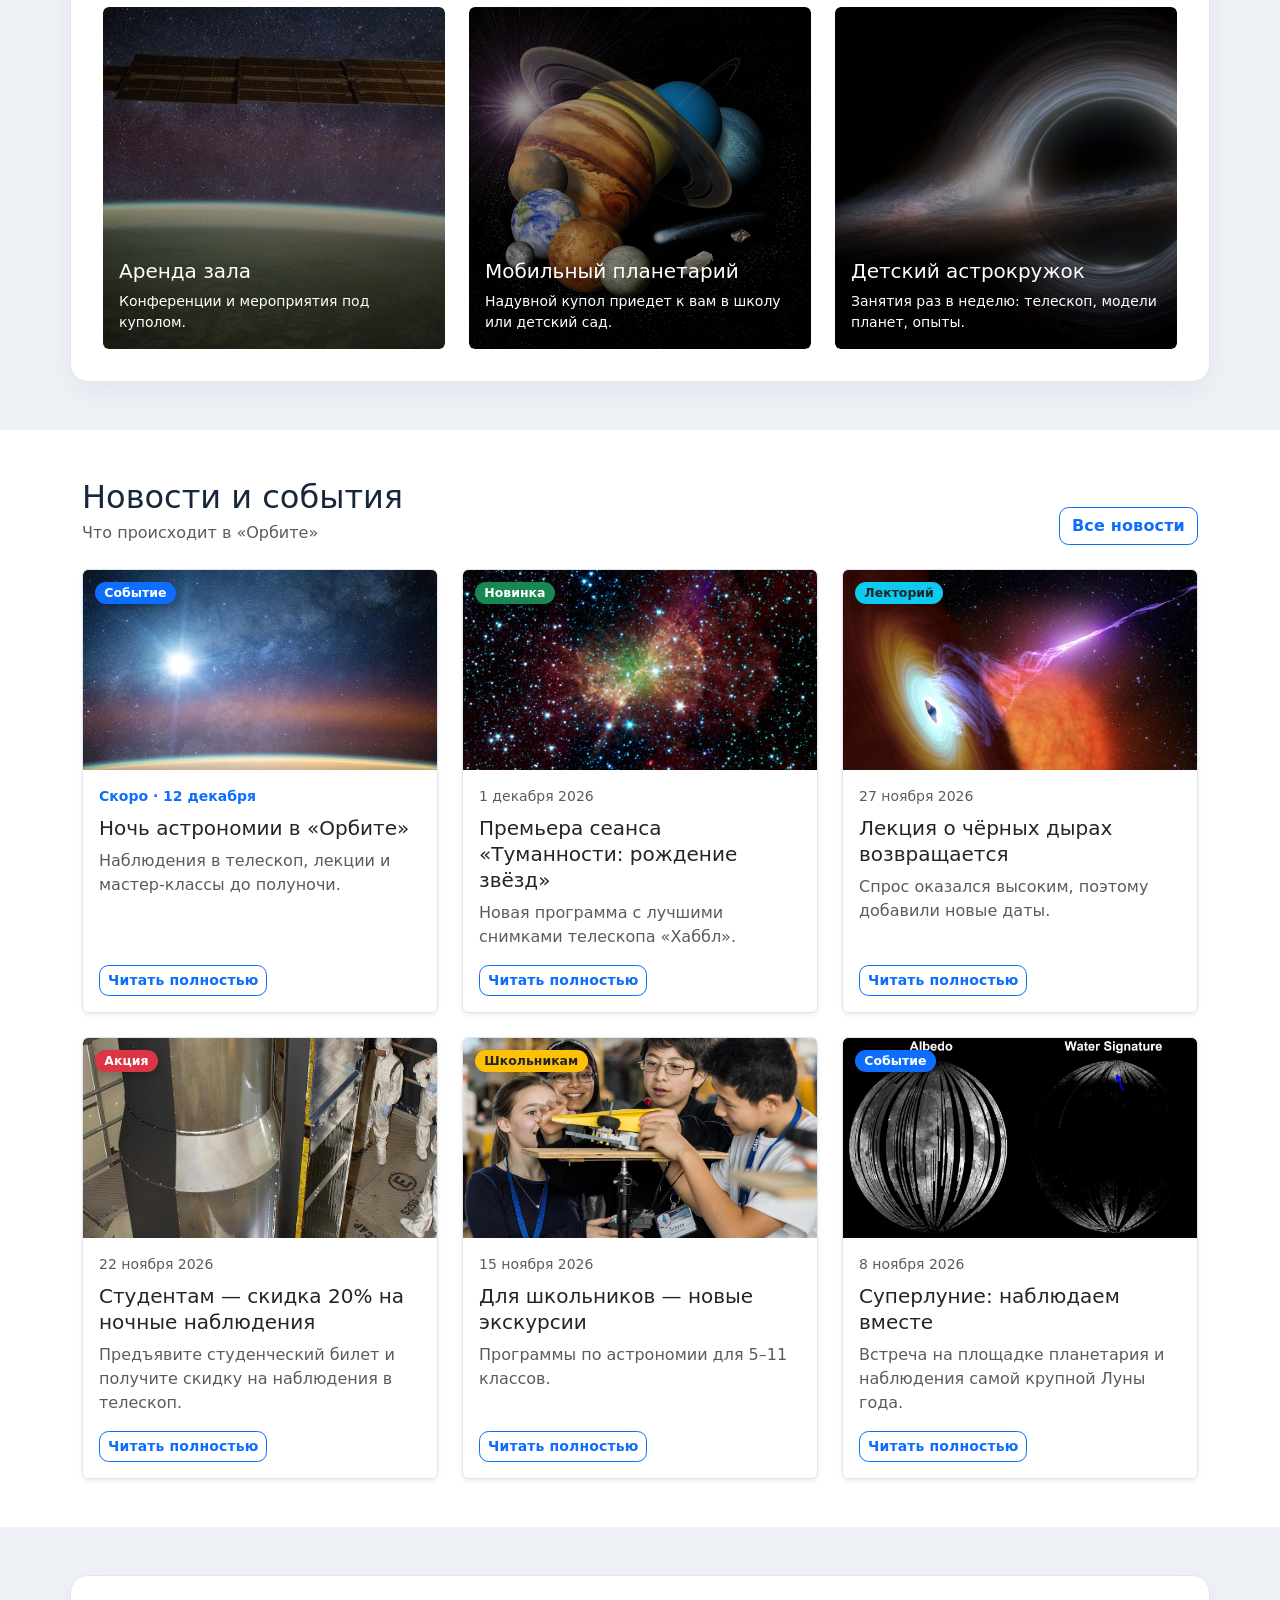
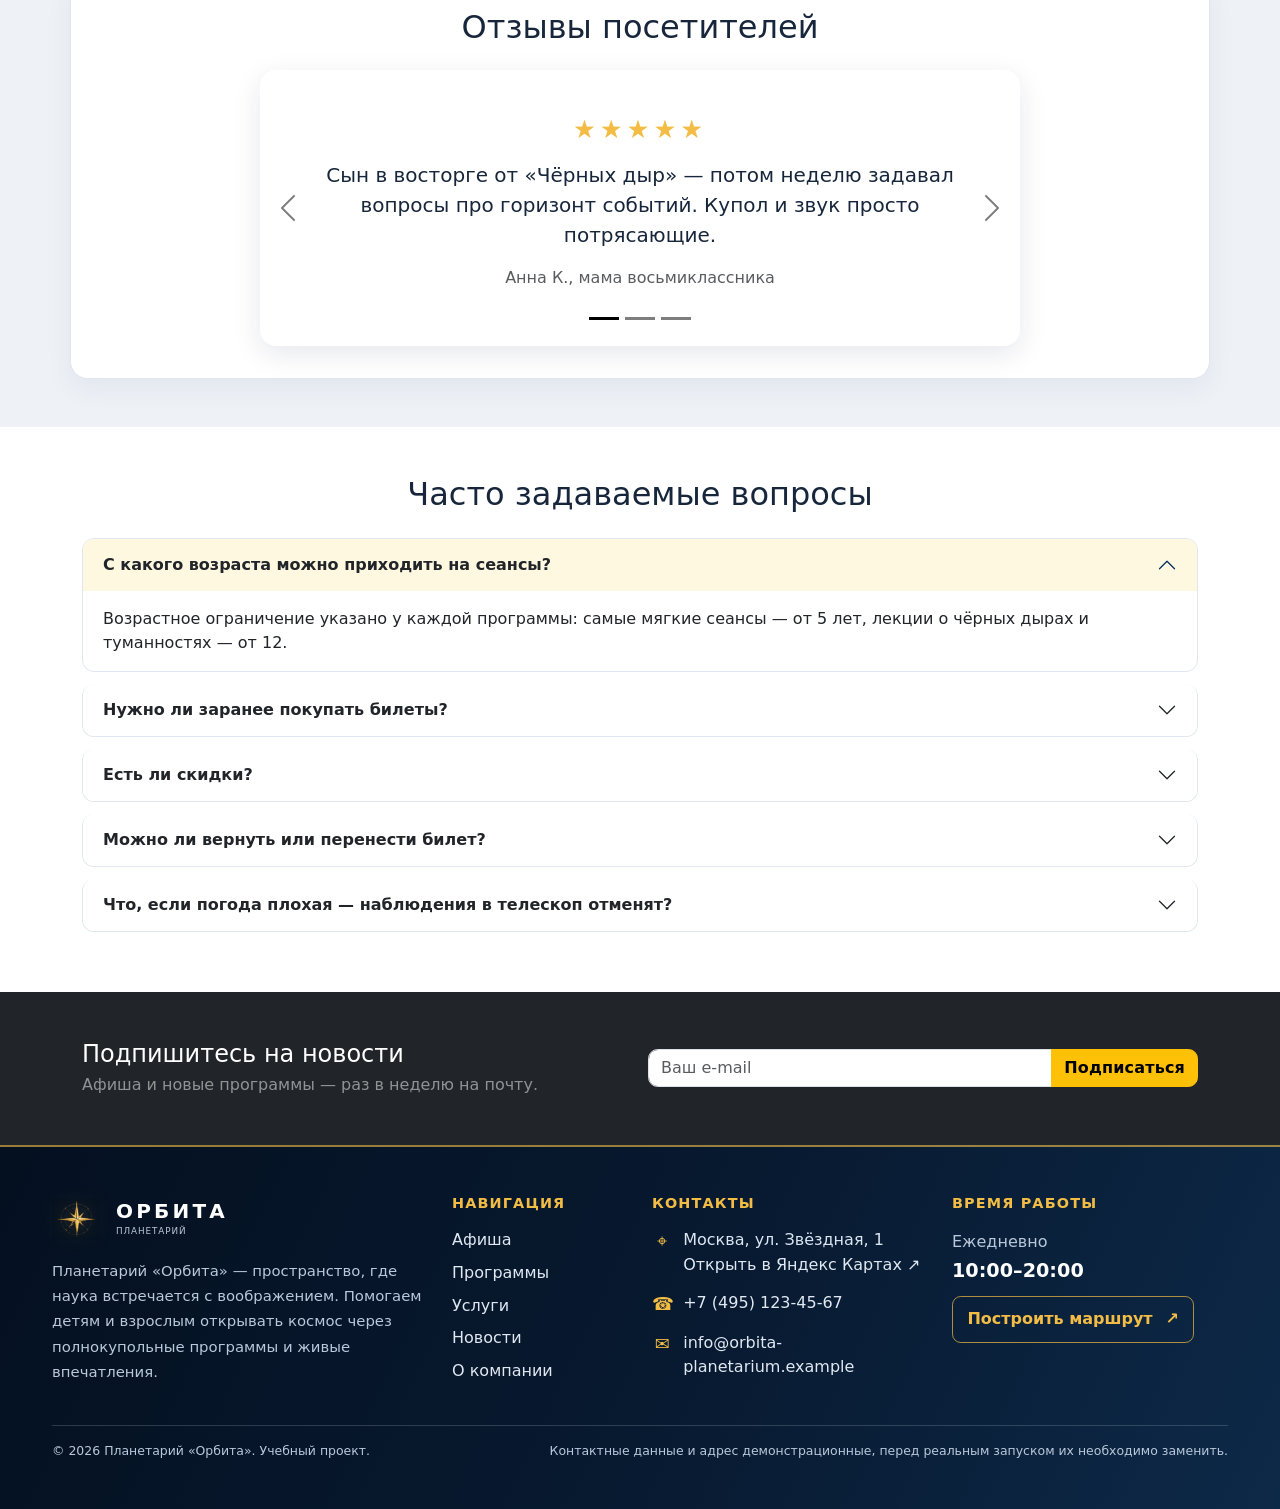
==== commit 669c99e2: "fix: redesign header and footer" ====
--- a/index.html
+++ b/index.html
@@ -11,16 +11,10 @@
   <link rel="stylesheet" href="css/custom.css">
 </head>
 <body>
-  <div class="site-topline">
-    <div class="container d-flex flex-wrap justify-content-between align-items-center gap-2 py-2">
-      <span><span class="topline-dot"></span> Открываем Вселенную вместе</span>
-      <div class="d-flex flex-wrap gap-3"><a href="tel:+74951234567">+7 (495) 123-45-67</a><a href="mailto:info@orbita-planetarium.example">info@orbita-planetarium.example</a></div>
-    </div>
-  </div>
   <nav class="navbar navbar-expand-lg navbar-dark site-navbar sticky-top">
     <div class="container">
-      <a class="navbar-brand d-flex align-items-center gap-2" href="index.html" aria-label="Орбита — главная">
-        <span class="brand-compass" aria-hidden="true"><svg viewBox="0 0 64 64" role="img"><circle cx="32" cy="32" r="27"/><circle cx="32" cy="32" r="21"/><path d="M32 7v8M32 49v8M7 32h8M49 32h8"/><path class="compass-needle" d="M40 18 35 35 18 46 29 29Z"/><circle class="compass-center" cx="32" cy="32" r="3"/></svg></span>
+      <a class="navbar-brand d-flex align-items-center gap-3" href="index.html" aria-label="Орбита — главная">
+        <img class="brand-logo" src="images/orbita-compass-logo.png" alt="" width="54" height="54">
         <span class="brand-copy"><span class="brand-name">ОРБИТА</span><span class="brand-caption">ПЛАНЕТАРИЙ · ПУТЕШЕСТВИЕ ПО ВСЕЛЕННОЙ</span></span>
       </a>
       <button class="navbar-toggler" type="button" data-bs-toggle="collapse" data-bs-target="#mainNavbar" aria-controls="mainNavbar" aria-expanded="false" aria-label="Открыть меню"><span class="navbar-toggler-icon"></span></button>
@@ -736,9 +730,9 @@
     <div class="container py-5">
       <div class="row g-4">
         <div class="col-lg-4 col-md-6">
-          <div class="footer-brand mb-3"><a class="footer-brand-link d-flex align-items-center gap-2" href="index.html" aria-label="Орбита — главная">
-        <span class="brand-compass" aria-hidden="true"><svg viewBox="0 0 64 64" role="img"><circle cx="32" cy="32" r="27"/><circle cx="32" cy="32" r="21"/><path d="M32 7v8M32 49v8M7 32h8M49 32h8"/><path class="compass-needle" d="M40 18 35 35 18 46 29 29Z"/><circle class="compass-center" cx="32" cy="32" r="3"/></svg></span>
-        <span class="brand-copy"><span class="brand-name">ОРБИТА</span><span class="brand-caption">ПЛАНЕТАРИЙ · ПУТЕШЕСТВИЕ ПО ВСЕЛЕННОЙ</span></span>
+          <div class="footer-brand mb-3"><a class="footer-brand-link d-flex align-items-center gap-3" href="index.html" aria-label="Орбита — главная">
+        <img class="brand-logo footer-logo" src="images/orbita-compass-logo.png" alt="" width="48" height="48">
+        <span class="brand-copy"><span class="brand-name">ОРБИТА</span><span class="brand-caption">ПЛАНЕТАРИЙ</span></span>
       </a></div>
           <p class="footer-description">Планетарий «Орбита» — пространство, где наука встречается с воображением. Помогаем детям и взрослым открывать космос через полнокупольные программы и живые впечатления.</p>
         </div>
--- a/css/custom.css
+++ b/css/custom.css
@@ -521,3 +521,159 @@
 .footer-map-button:hover { color:#071a33; background:#f3bd45; }
 .footer-bottom { border-top:1px solid rgba(220,230,243,.18); color:#9fb0c4; font-size:.78rem; }
 @media (max-width: 575.98px) { .brand-caption { font-size:.43rem; } .brand-compass { width:42px; height:42px; } .about-compass-art { min-height:235px; } .site-topline .container { justify-content:center!important; } }
+
+/* ===== Финальная корректировка фирменной шапки и общей геометрии ===== */
+:root {
+  --orbita-navy: #061326;
+  --orbita-blue: #0b2341;
+  --orbita-blue-soft: #14365d;
+  --orbita-gold: #f3bd45;
+  --orbita-page: #eef2f7;
+  --orbita-ink: #17263b;
+}
+html, body { width: 100%; min-height: 100%; }
+html { overflow-x: clip; }
+body {
+  margin: 0;
+  color: var(--orbita-ink);
+  background: var(--orbita-page) !important;
+  overflow-x: clip;
+}
+/* A single-row header replaces the awkward two-level header. */
+.site-navbar,
+nav.site-navbar {
+  position: sticky;
+  top: 0;
+  z-index: 1030;
+  width: 100%;
+  min-height: 82px;
+  padding: .65rem 0;
+  background: linear-gradient(110deg, #061326 0%, #0b2341 58%, #102d50 100%) !important;
+  border-bottom: 1px solid rgba(243,189,69,.24);
+  box-shadow: 0 7px 24px rgba(3,12,26,.25);
+}
+.site-navbar > .container {
+  display: flex;
+  align-items: center;
+  gap: 1.25rem;
+}
+.site-navbar .navbar-brand {
+  flex: 0 0 auto;
+  display: inline-flex;
+  align-items: center;
+  gap: .8rem !important;
+  margin: 0;
+  padding: .1rem 0;
+  color: #fff !important;
+  white-space: nowrap;
+}
+.brand-logo {
+  display: block;
+  width: 54px;
+  height: 54px;
+  flex: 0 0 54px;
+  object-fit: contain;
+  filter: drop-shadow(0 0 8px rgba(243,189,69,.22));
+}
+.brand-copy { display:flex; flex-direction:column; justify-content:center; line-height:1.05; }
+.brand-name { color:#fff !important; font-size:1.25rem; font-weight:800; letter-spacing:.16em; }
+.brand-caption { display:block; margin-top:.32rem; color:#bdcadd !important; font-size:.55rem; letter-spacing:.105em; white-space:normal; }
+.site-navbar .navbar-collapse { align-items:center; }
+.site-navbar .navbar-nav { gap:.15rem; align-items:center; }
+.site-navbar .nav-link {
+  position:relative;
+  display:inline-flex;
+  align-items:center;
+  min-height:42px;
+  padding:.55rem .78rem !important;
+  color:#e7edf6 !important;
+  font-size:.94rem;
+  font-weight:600;
+  white-space:nowrap;
+  border-radius:999px;
+  transition: color .2s ease, background-color .2s ease;
+}
+.site-navbar .nav-link::after { display:none !important; }
+.site-navbar .nav-link:hover,
+.site-navbar .nav-link:focus-visible,
+.site-navbar .nav-link.active {
+  color:var(--orbita-gold) !important;
+  background:rgba(243,189,69,.11);
+}
+.site-navbar .btn-warning {
+  min-height:44px;
+  margin-left:1rem !important;
+  padding:.65rem 1.15rem;
+  color:#17263b !important;
+  background:linear-gradient(135deg,#ffd36a,#f0ad25) !important;
+  border:1px solid #f3bd45 !important;
+  border-radius:999px;
+  font-weight:700;
+  white-space:nowrap;
+  box-shadow:0 5px 14px rgba(243,189,69,.17);
+}
+.site-navbar .btn-warning:hover { background:#ffda83 !important; }
+.site-navbar .navbar-toggler {
+  border:1px solid rgba(255,255,255,.35);
+  border-radius:.65rem;
+  padding:.45rem .65rem;
+}
+.site-navbar .navbar-toggler:focus { box-shadow:0 0 0 .2rem rgba(243,189,69,.25); }
+.site-navbar .navbar-toggler-icon { filter:brightness(0) invert(1); }
+/* Keep every content section within the viewport and visually separated. */
+main { display:block; width:100%; }
+main > section:not(.hero) { position:relative; }
+main > .container,
+main > section > .container { max-width:1140px; }
+main > .container.my-5 { padding:2rem; background:#fff; border:1px solid #e0e6ef; border-radius:1.1rem; box-shadow:0 10px 28px rgba(20,43,73,.055); }
+.card, .catalog-tools, .reviews-block, .review-carousel, .accordion-item { border-color:#e0e6ef; }
+.card:hover, .recent-card:hover { transform:translateY(-3px); }
+/* Footer is a full-width dark band, including the container's surrounding area. */
+footer.site-footer, .site-footer {
+  display:block;
+  width:100%;
+  margin:0 !important;
+  padding:0;
+  color:#dce6f3 !important;
+  background:linear-gradient(115deg,#041020 0%,#081a31 55%,#0d2948 100%) !important;
+  border-top:2px solid rgba(243,189,69,.62);
+}
+.site-footer .container { max-width:1200px; }
+.site-footer .brand-logo { width:48px; height:48px; flex-basis:48px; }
+.site-footer .brand-name { color:#fff !important; }
+.site-footer .brand-caption { color:#b9c8da !important; }
+.site-footer .footer-heading { color:#f3bd45 !important; }
+.site-footer .footer-description,
+.site-footer .footer-hours,
+.site-footer .footer-bottom { color:#b9c8da !important; }
+.site-footer .footer-links a,
+.site-footer .footer-contacts a { color:#e0e8f2 !important; text-decoration:none; }
+.site-footer .footer-links a:hover,
+.site-footer .footer-contacts a:hover { color:#f3bd45 !important; }
+.site-footer .footer-map-button { color:#f3bd45 !important; }
+.site-footer .footer-map-button:hover { color:#071a33 !important; }
+@media (max-width: 1199.98px) {
+  .site-navbar .nav-link { padding-left:.55rem !important; padding-right:.55rem !important; font-size:.88rem; }
+  .brand-caption { max-width:230px; }
+}
+@media (max-width: 991.98px) {
+  .site-navbar { min-height:72px; }
+  .site-navbar > .container { flex-wrap:wrap; }
+  .site-navbar .navbar-collapse {
+    flex-basis:100%;
+    width:100%;
+    padding:.75rem 0 .35rem;
+    border-top:1px solid rgba(255,255,255,.12);
+    margin-top:.45rem;
+  }
+  .site-navbar .navbar-nav { align-items:stretch; gap:.15rem; }
+  .site-navbar .nav-link { width:100%; padding:.65rem .8rem !important; }
+  .site-navbar .btn-warning { margin:.65rem 0 0 !important; width:100%; }
+}
+@media (max-width: 575.98px) {
+  .brand-logo { width:46px; height:46px; flex-basis:46px; }
+  .brand-name { font-size:1.05rem; }
+  .brand-caption { max-width:185px; font-size:.48rem; line-height:1.25; }
+  main > .container.my-5 { padding:1.15rem; }
+  .site-footer .container { padding-left:1.25rem; padding-right:1.25rem; }
+}
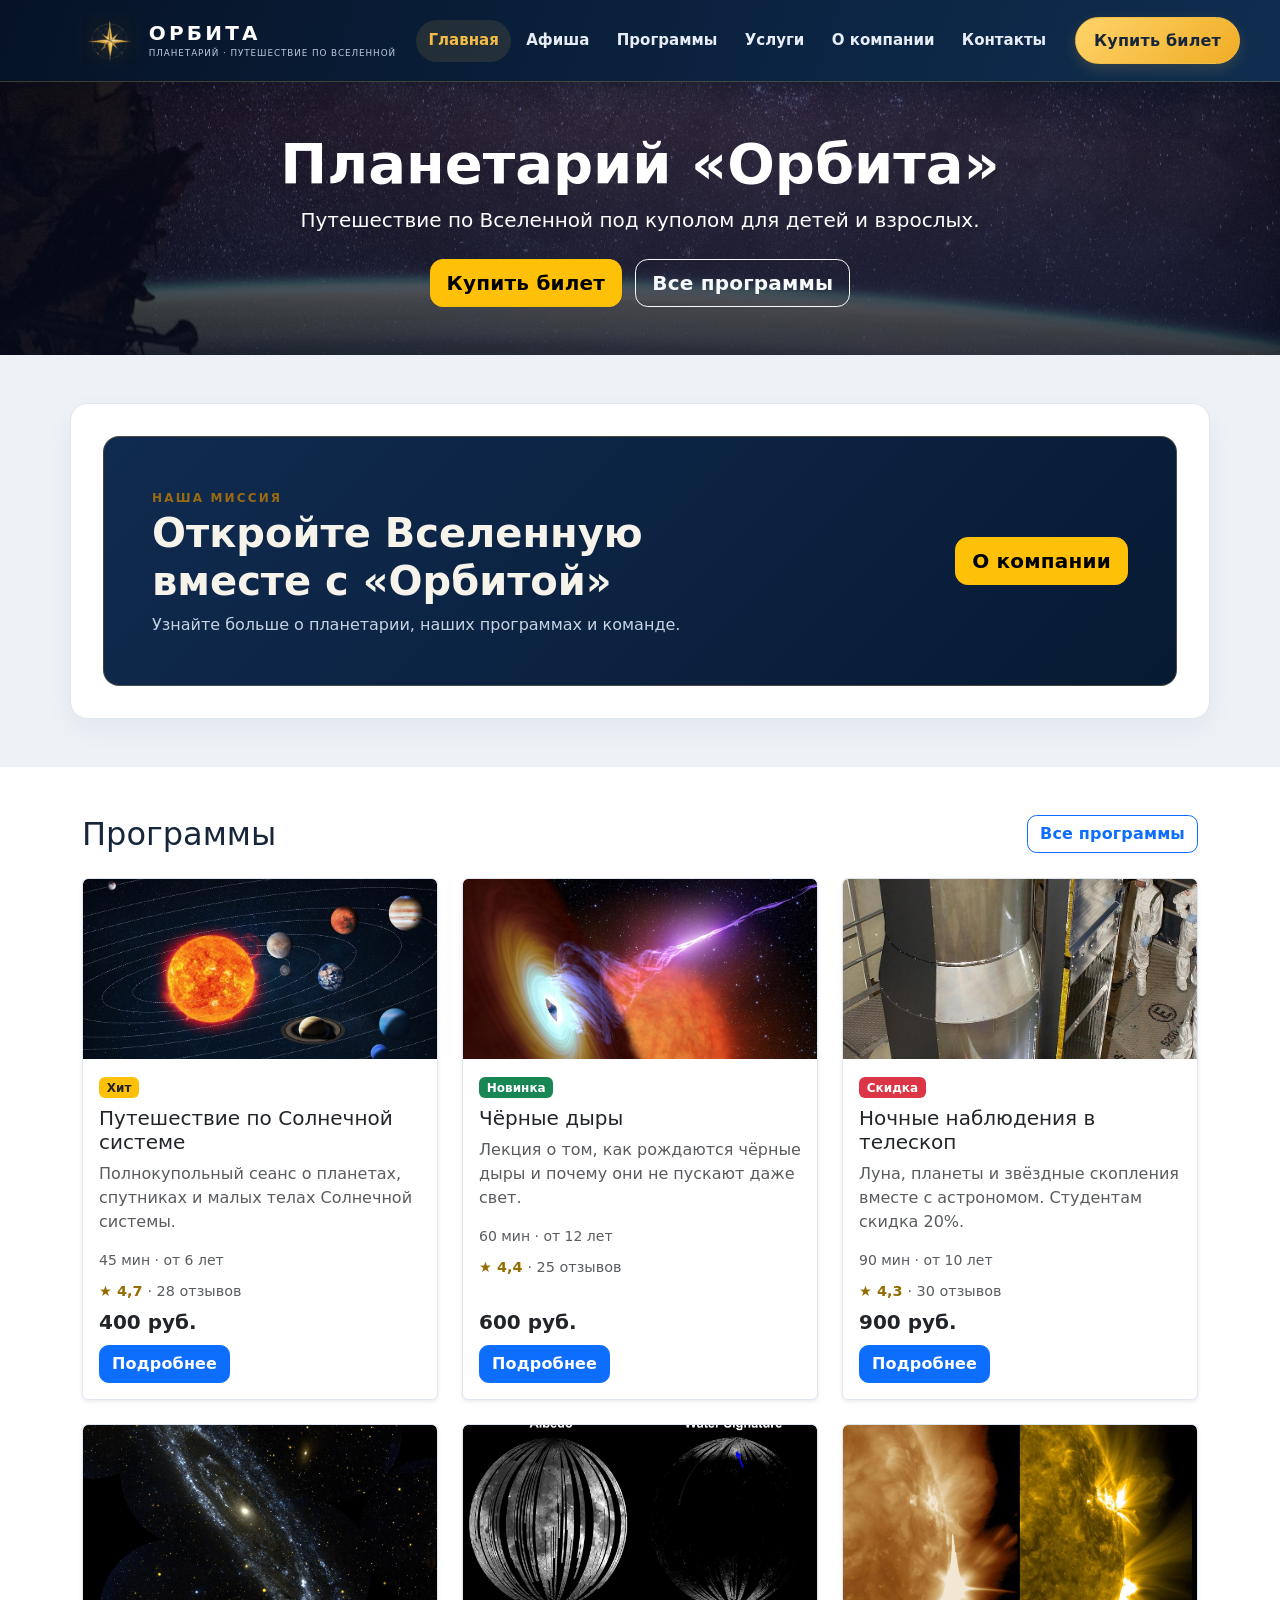
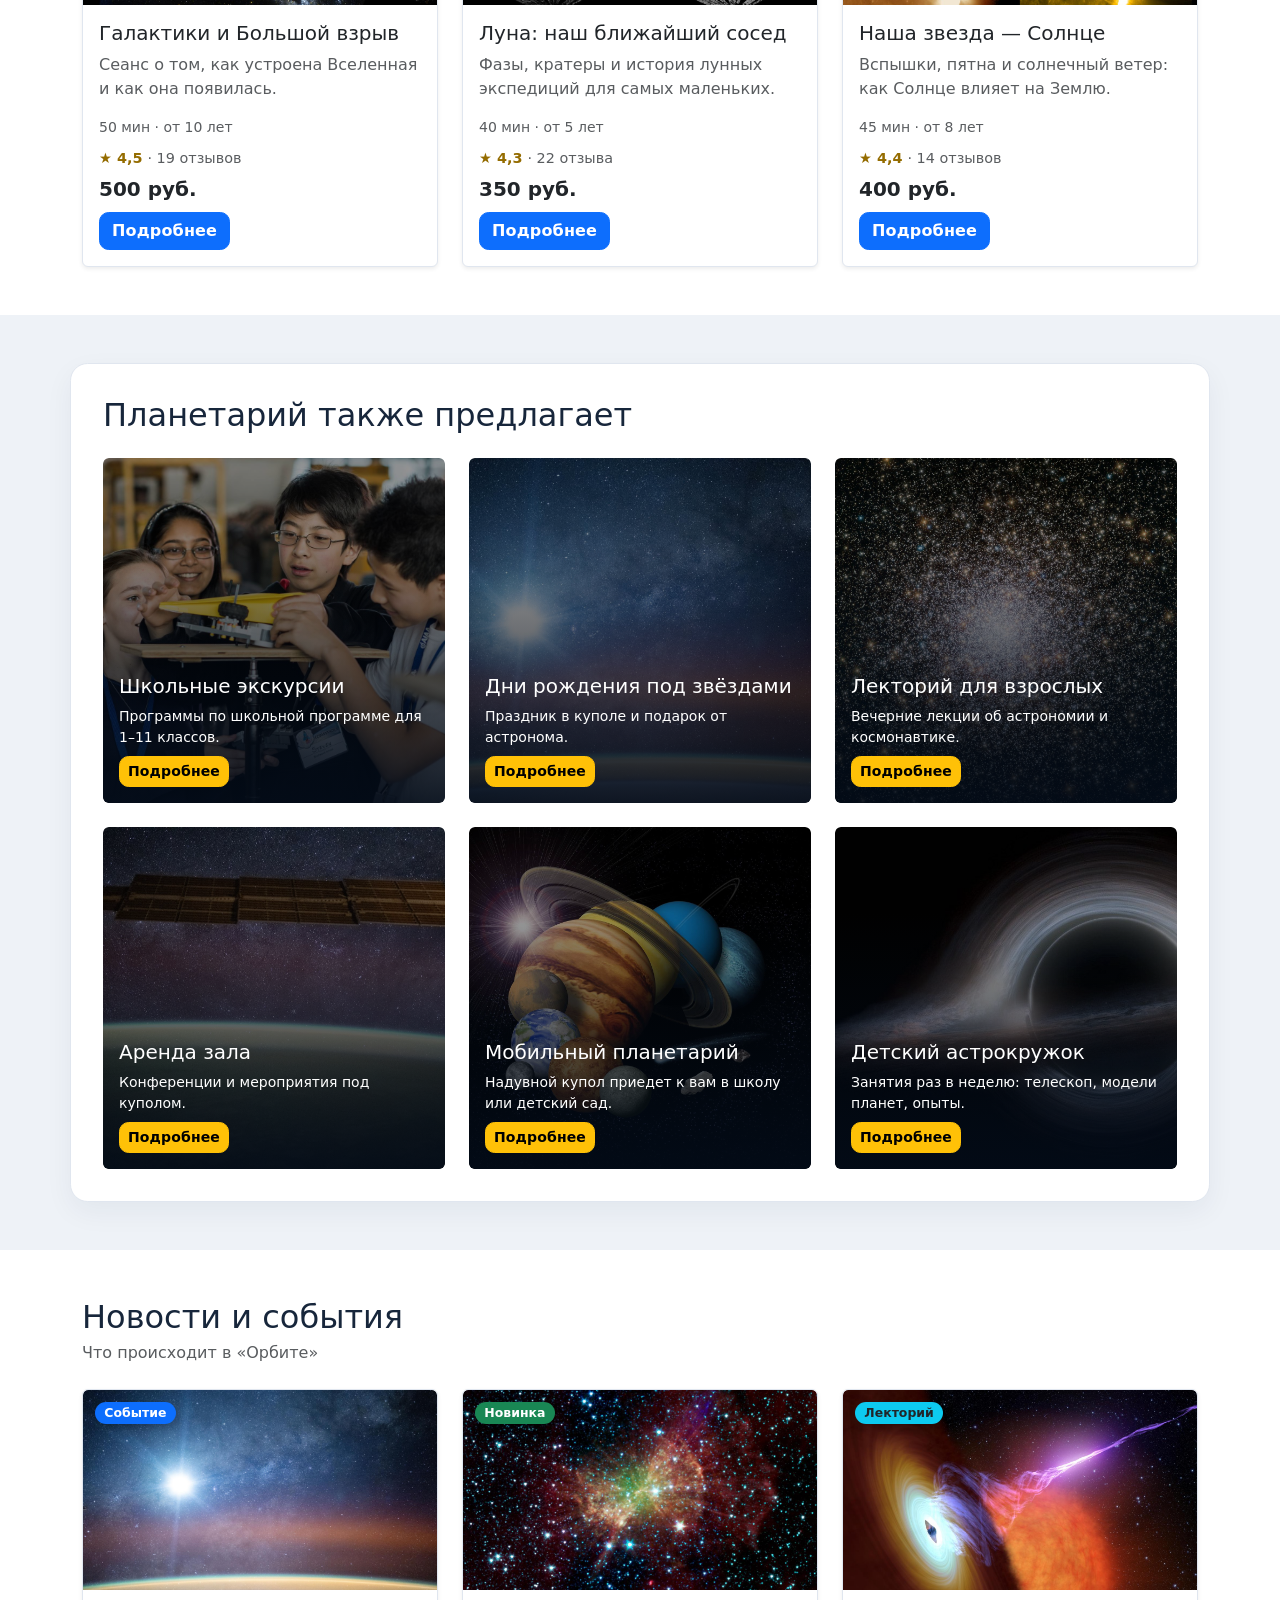
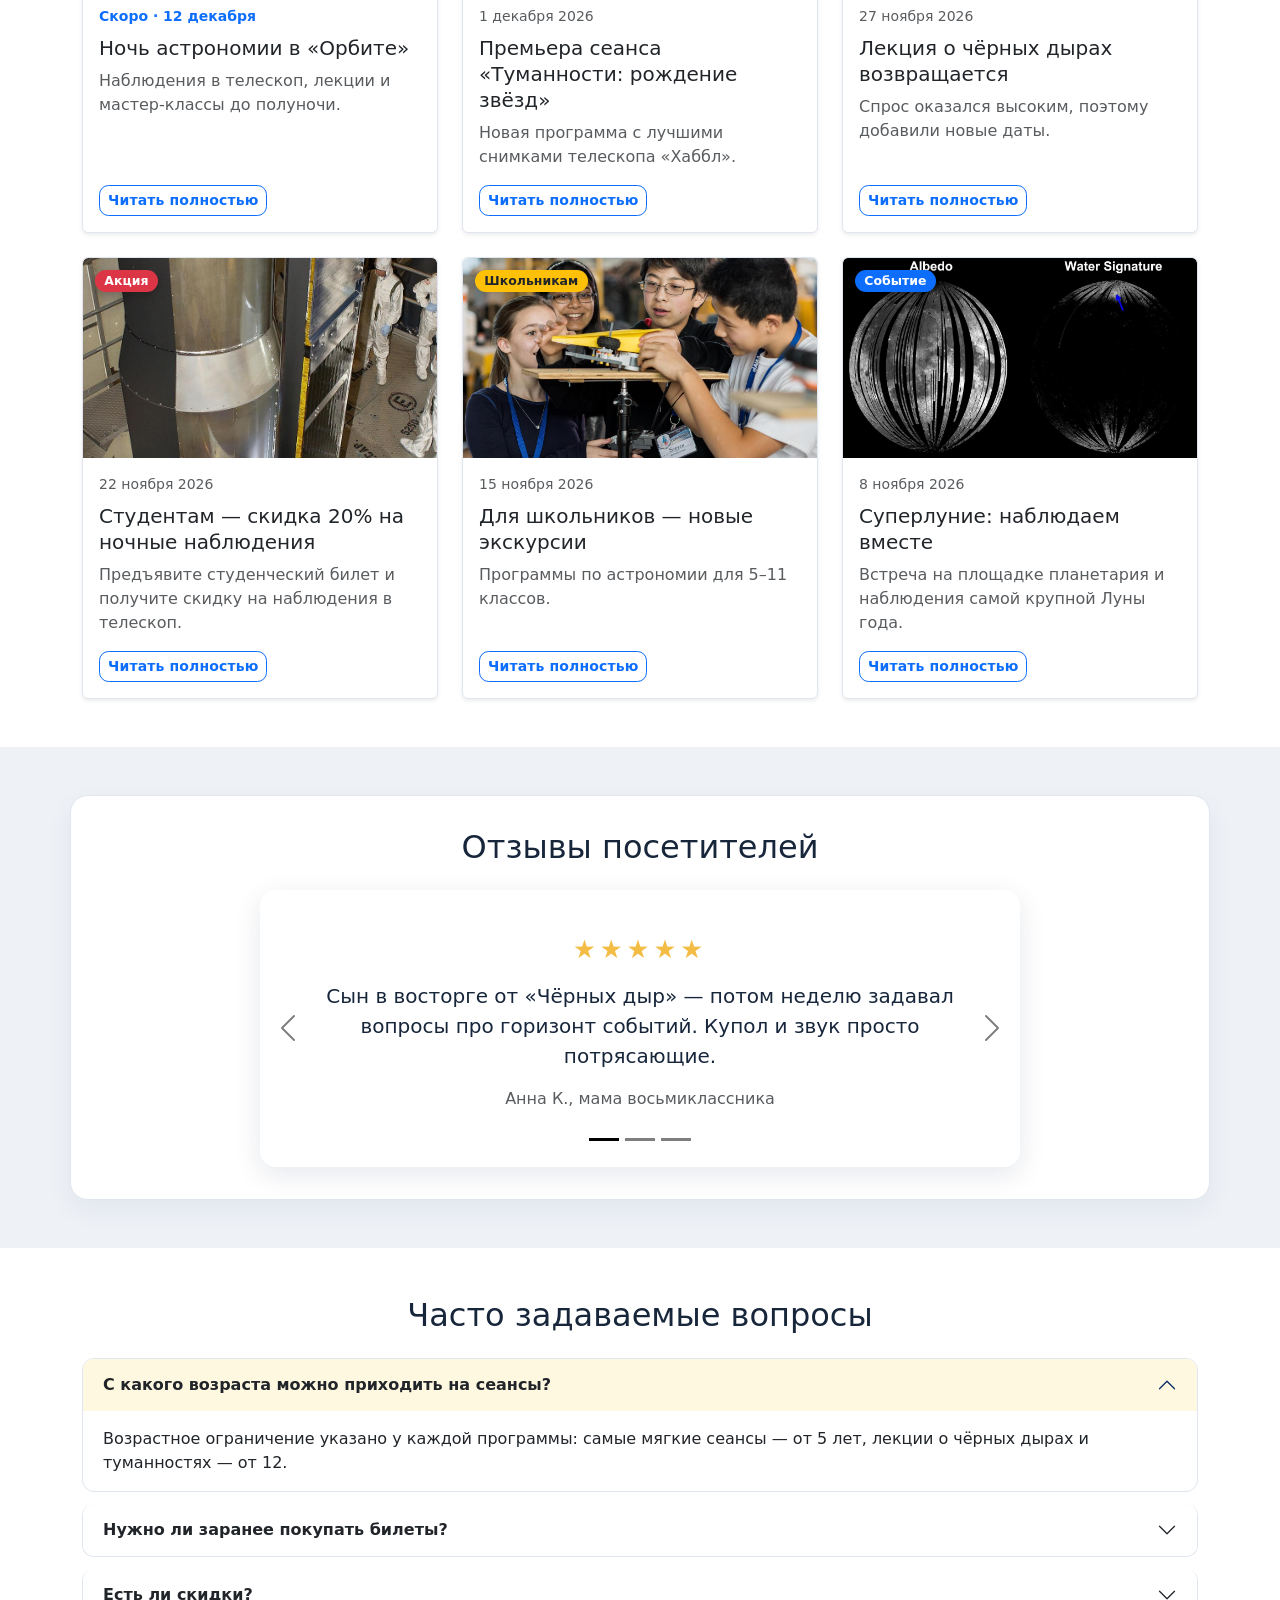
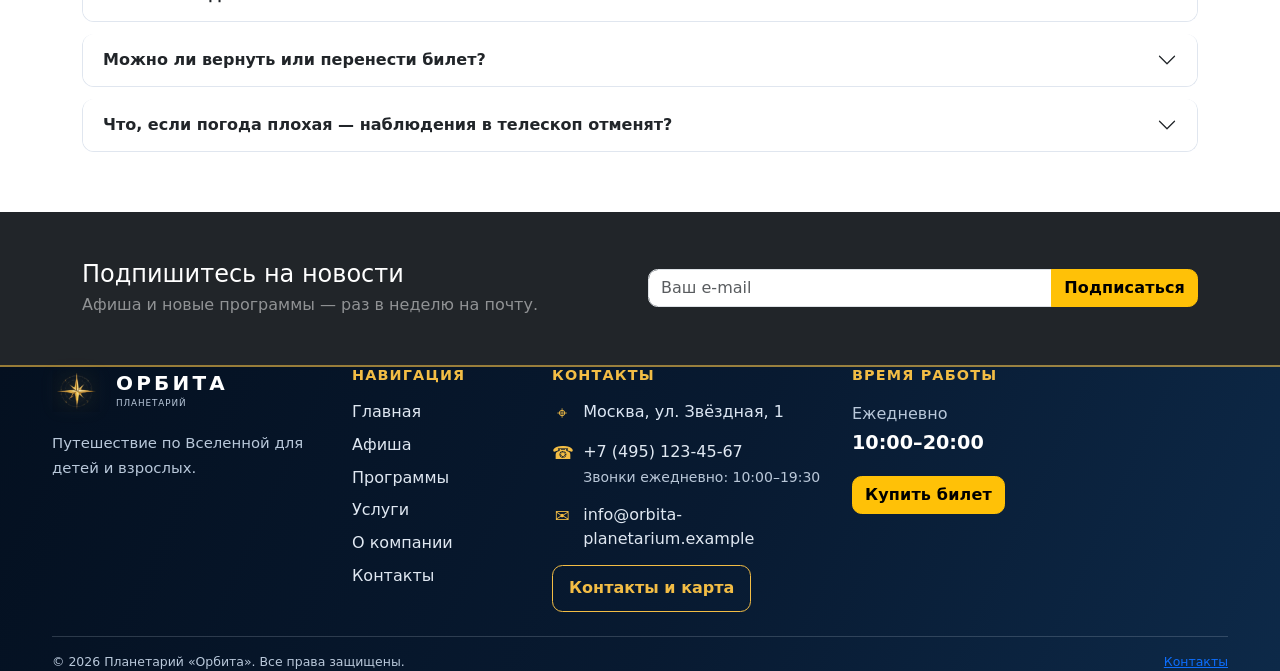
==== commit 18ff94b8: "feat: restructure website into separate pages" ====
--- a/index.html
+++ b/index.html
@@ -1,836 +1,376 @@
 <!DOCTYPE html>
+<!DOCTYPE html>
+
 <html lang="ru">
 <head>
-  <meta charset="UTF-8">
-  <meta name="viewport" content="width=device-width, initial-scale=1.0">
-  <title>Главная — Орбита</title>
-  <link
-    href="https://cdn.jsdelivr.net/npm/bootstrap@5.3.8/dist/css/bootstrap.min.css"
-    rel="stylesheet"
-  >
-  <link rel="stylesheet" href="css/custom.css">
+<meta charset="utf-8"/>
+<meta content="width=device-width, initial-scale=1.0" name="viewport"/>
+<title>Главная — Планетарий «Орбита»</title>
+<link href="https://cdn.jsdelivr.net/npm/bootstrap@5.3.8/dist/css/bootstrap.min.css" rel="stylesheet"/>
+<link href="css/custom.css" rel="stylesheet"/>
 </head>
 <body>
-  <nav class="navbar navbar-expand-lg navbar-dark site-navbar sticky-top">
-    <div class="container">
-      <a class="navbar-brand d-flex align-items-center gap-3" href="index.html" aria-label="Орбита — главная">
-        <img class="brand-logo" src="images/orbita-compass-logo.png" alt="" width="54" height="54">
-        <span class="brand-copy"><span class="brand-name">ОРБИТА</span><span class="brand-caption">ПЛАНЕТАРИЙ · ПУТЕШЕСТВИЕ ПО ВСЕЛЕННОЙ</span></span>
-      </a>
-      <button class="navbar-toggler" type="button" data-bs-toggle="collapse" data-bs-target="#mainNavbar" aria-controls="mainNavbar" aria-expanded="false" aria-label="Открыть меню"><span class="navbar-toggler-icon"></span></button>
-      <div class="collapse navbar-collapse" id="mainNavbar">
-        <ul class="navbar-nav ms-auto align-items-lg-center">
-          <li class="nav-item"><a class="nav-link" href="index.html#afisha">Афиша</a></li>
-          <li class="nav-item"><a class="nav-link" href="catalog.html">Программы</a></li>
-          <li class="nav-item"><a class="nav-link" href="services.html">Услуги</a></li>
-          <li class="nav-item"><a class="nav-link" href="news.html">Новости</a></li>
-          <li class="nav-item"><a class="nav-link" href="index.html#about">О компании</a></li>
-          <li class="nav-item"><a class="nav-link" href="index.html#contacts">Контакты</a></li>
-        </ul>
-        <button class="btn btn-warning ms-lg-3 mt-2 mt-lg-0" type="button" data-bs-toggle="modal" data-bs-target="#ticketModal">Купить билет</button>
-      </div>
-    </div>
-  </nav>
-
-  <main>
-    <section class="hero text-white text-center">
-      <div class="container py-5">
-        <h1 class="display-4 fw-bold">Планетарий «Орбита»</h1>
-        <p class="lead mb-4">Путешествие по Вселенной под куполом для детей и взрослых.</p>
-        <button class="btn btn-warning btn-lg me-2" type="button" data-bs-toggle="modal" data-bs-target="#ticketModal">Купить билет</button>
-        <a class="btn btn-outline-light btn-lg" href="catalog.html">Все программы</a>
-      </div>
-    </section>
-    <section class="about-section py-5" id="about">
-      <div class="container">
-        <div class="row align-items-center g-4">
-          <div class="col-lg-5">
-            <div class="about-compass-art" aria-hidden="true"><span class="about-orbit orbit-one"></span><span class="about-orbit orbit-two"></span><span class="about-star">✦</span><div class="about-compass-mark">✧</div><span class="about-card-label">НАВИГАЦИЯ ПО ВСЕЛЕННОЙ</span></div>
-          </div>
-          <div class="col-lg-7">
-            <span class="section-eyebrow">НАША МИССИЯ</span>
-            <h2 class="display-6 fw-bold mb-3">О компании «Орбита»</h2>
-            <p class="about-lead">Мы создаём пространство, в котором знакомство с космосом становится настоящим путешествием.</p>
-            <p class="text-secondary">Планетарий «Орбита» — учебный проект культурно-просветительского центра. В его программе собраны полнокупольные показы о планетах, звёздах, галактиках и загадках Вселенной. Мы стремимся говорить о сложной науке понятно и увлекательно для посетителей любого возраста.</p>
-            <div class="row g-3 mt-2"><div class="col-sm-4"><div class="about-fact"><strong>Для всех</strong><span>детей и взрослых</span></div></div><div class="col-sm-4"><div class="about-fact"><strong>Каждый день</strong><span>новые сеансы</span></div></div><div class="col-sm-4"><div class="about-fact"><strong>Без границ</strong><span>путешествие по космосу</span></div></div></div>
-            <a href="catalog.html" class="btn btn-warning mt-4">Выбрать программу</a>
-          </div>
-        </div>
-      </div>
-    </section>
-
-    <section class="container my-5" id="afisha">
-      <h2 class="mb-4">Афиша</h2>
-      <ul class="nav nav-pills schedule-days flex-nowrap overflow-auto mb-4" role="tablist">
-        <li class="nav-item" role="presentation">
-          <button class="nav-link text-center active" data-bs-toggle="pill" data-bs-target="#day-0" type="button" role="tab">
-            <span class="d-block small">Сегодня</span>
-            <span class="d-block fw-bold">2 ноя</span>
-          </button>
-        </li>
-        <li class="nav-item" role="presentation">
-          <button class="nav-link text-center" data-bs-toggle="pill" data-bs-target="#day-1" type="button" role="tab">
-            <span class="d-block small">Вт</span>
-            <span class="d-block fw-bold">3 ноя</span>
-          </button>
-        </li>
-        <li class="nav-item" role="presentation">
-          <button class="nav-link text-center" data-bs-toggle="pill" data-bs-target="#day-2" type="button" role="tab">
-            <span class="d-block small">Ср</span>
-            <span class="d-block fw-bold">4 ноя</span>
-          </button>
-        </li>
-        <li class="nav-item" role="presentation">
-          <button class="nav-link text-center" data-bs-toggle="pill" data-bs-target="#day-3" type="button" role="tab">
-            <span class="d-block small">Чт</span>
-            <span class="d-block fw-bold">5 ноя</span>
-          </button>
-        </li>
-        <li class="nav-item" role="presentation">
-          <button class="nav-link text-center" data-bs-toggle="pill" data-bs-target="#day-4" type="button" role="tab">
-            <span class="d-block small">Пт</span>
-            <span class="d-block fw-bold">6 ноя</span>
-          </button>
-        </li>
-        <li class="nav-item" role="presentation">
-          <button class="nav-link text-center" data-bs-toggle="pill" data-bs-target="#day-5" type="button" role="tab">
-            <span class="d-block small">Сб</span>
-            <span class="d-block fw-bold">7 ноя</span>
-          </button>
-        </li>
-        <li class="nav-item" role="presentation">
-          <button class="nav-link text-center" data-bs-toggle="pill" data-bs-target="#day-6" type="button" role="tab">
-            <span class="d-block small">Вс</span>
-            <span class="d-block fw-bold">8 ноя</span>
-          </button>
-        </li>
-      </ul>
-      <div class="tab-content">
-        <div class="tab-pane fade show active" id="day-0" role="tabpanel">
-          <h3 class="h5 mb-3">Понедельник, 2 ноября</h3>
-          <div class="list-group">
-          <div class="list-group-item d-flex align-items-center gap-3 flex-wrap">
-            <div class="fw-bold fs-4 time">11:00</div>
-            <img src="images/service-01.jpg" class="thumb rounded" alt="Путешествие по Солнечной системе">
-            <div class="flex-grow-1">
-              <div class="fw-semibold">Путешествие по Солнечной системе</div>
-              <div class="small text-muted">45 мин · от 6 лет</div>
-            </div>
-            <div class="fw-bold">400 руб.</div>
-            <button class="btn btn-sm btn-warning" type="button" data-bs-toggle="modal" data-bs-target="#ticketModal" data-program="1" data-date="2026-11-02" data-time="11:00">Купить билет</button>
-          </div>
-          <div class="list-group-item d-flex align-items-center gap-3 flex-wrap">
-            <div class="fw-bold fs-4 time">13:00</div>
-            <img src="images/black-hole.jpg" class="thumb rounded" alt="Чёрные дыры">
-            <div class="flex-grow-1">
-              <div class="fw-semibold">Чёрные дыры</div>
-              <div class="small text-muted">60 мин · от 12 лет</div>
-            </div>
-            <div class="fw-bold">600 руб.</div>
-            <button class="btn btn-sm btn-warning" type="button" data-bs-toggle="modal" data-bs-target="#ticketModal" data-program="2" data-date="2026-11-02" data-time="13:00">Купить билет</button>
-          </div>
-          <div class="list-group-item d-flex align-items-center gap-3 flex-wrap">
-            <div class="fw-bold fs-4 time">15:30</div>
-            <img src="images/galaxy.jpg" class="thumb rounded" alt="Галактики и Большой взрыв">
-            <div class="flex-grow-1">
-              <div class="fw-semibold">Галактики и Большой взрыв</div>
-              <div class="small text-muted">50 мин · от 10 лет</div>
-            </div>
-            <div class="fw-bold">500 руб.</div>
-            <button class="btn btn-sm btn-warning" type="button" data-bs-toggle="modal" data-bs-target="#ticketModal" data-program="4" data-date="2026-11-02" data-time="15:30">Купить билет</button>
-          </div>
-          <div class="list-group-item d-flex align-items-center gap-3 flex-wrap">
-            <div class="fw-bold fs-4 time">18:00</div>
-            <img src="images/moon.jpg" class="thumb rounded" alt="Луна: наш ближайший сосед">
-            <div class="flex-grow-1">
-              <div class="fw-semibold">Луна: наш ближайший сосед</div>
-              <div class="small text-muted">40 мин · от 5 лет</div>
-            </div>
-            <div class="fw-bold">350 руб.</div>
-            <button class="btn btn-sm btn-warning" type="button" data-bs-toggle="modal" data-bs-target="#ticketModal" data-program="5" data-date="2026-11-02" data-time="18:00">Купить билет</button>
-          </div>
-          </div>
-        </div>
-        <div class="tab-pane fade" id="day-1" role="tabpanel">
-          <h3 class="h5 mb-3">Вторник, 3 ноября</h3>
-          <div class="list-group">
-          <div class="list-group-item d-flex align-items-center gap-3 flex-wrap">
-            <div class="fw-bold fs-4 time">11:00</div>
-            <img src="images/galaxy.jpg" class="thumb rounded" alt="Галактики и Большой взрыв">
-            <div class="flex-grow-1">
-              <div class="fw-semibold">Галактики и Большой взрыв</div>
-              <div class="small text-muted">50 мин · от 10 лет</div>
-            </div>
-            <div class="fw-bold">500 руб.</div>
-            <button class="btn btn-sm btn-warning" type="button" data-bs-toggle="modal" data-bs-target="#ticketModal" data-program="4" data-date="2026-11-03" data-time="11:00">Купить билет</button>
-          </div>
-          <div class="list-group-item d-flex align-items-center gap-3 flex-wrap">
-            <div class="fw-bold fs-4 time">13:00</div>
-            <img src="images/moon.jpg" class="thumb rounded" alt="Луна: наш ближайший сосед">
-            <div class="flex-grow-1">
-              <div class="fw-semibold">Луна: наш ближайший сосед</div>
-              <div class="small text-muted">40 мин · от 5 лет</div>
-            </div>
-            <div class="fw-bold">350 руб.</div>
-            <button class="btn btn-sm btn-warning" type="button" data-bs-toggle="modal" data-bs-target="#ticketModal" data-program="5" data-date="2026-11-03" data-time="13:00">Купить билет</button>
-          </div>
-          <div class="list-group-item d-flex align-items-center gap-3 flex-wrap">
-            <div class="fw-bold fs-4 time">15:30</div>
-            <img src="images/sun.jpg" class="thumb rounded" alt="Наша звезда — Солнце">
-            <div class="flex-grow-1">
-              <div class="fw-semibold">Наша звезда — Солнце</div>
-              <div class="small text-muted">45 мин · от 8 лет</div>
-            </div>
-            <div class="fw-bold">400 руб.</div>
-            <button class="btn btn-sm btn-warning" type="button" data-bs-toggle="modal" data-bs-target="#ticketModal" data-program="6" data-date="2026-11-03" data-time="15:30">Купить билет</button>
-          </div>
-          <div class="list-group-item d-flex align-items-center gap-3 flex-wrap">
-            <div class="fw-bold fs-4 time">18:00</div>
-            <img src="images/saturn.jpg" class="thumb rounded" alt="Сатурн и его кольца">
-            <div class="flex-grow-1">
-              <div class="fw-semibold">Сатурн и его кольца</div>
-              <div class="small text-muted">45 мин · от 7 лет</div>
-            </div>
-            <div class="fw-bold">450 руб.</div>
-            <button class="btn btn-sm btn-warning" type="button" data-bs-toggle="modal" data-bs-target="#ticketModal" data-program="7" data-date="2026-11-03" data-time="18:00">Купить билет</button>
-          </div>
-          </div>
-        </div>
-        <div class="tab-pane fade" id="day-2" role="tabpanel">
-          <h3 class="h5 mb-3">Среда, 4 ноября</h3>
-          <div class="list-group">
-          <div class="list-group-item d-flex align-items-center gap-3 flex-wrap">
-            <div class="fw-bold fs-4 time">11:00</div>
-            <img src="images/sun.jpg" class="thumb rounded" alt="Наша звезда — Солнце">
-            <div class="flex-grow-1">
-              <div class="fw-semibold">Наша звезда — Солнце</div>
-              <div class="small text-muted">45 мин · от 8 лет</div>
-            </div>
-            <div class="fw-bold">400 руб.</div>
-            <button class="btn btn-sm btn-warning" type="button" data-bs-toggle="modal" data-bs-target="#ticketModal" data-program="6" data-date="2026-11-04" data-time="11:00">Купить билет</button>
-          </div>
-          <div class="list-group-item d-flex align-items-center gap-3 flex-wrap">
-            <div class="fw-bold fs-4 time">13:00</div>
-            <img src="images/saturn.jpg" class="thumb rounded" alt="Сатурн и его кольца">
-            <div class="flex-grow-1">
-              <div class="fw-semibold">Сатурн и его кольца</div>
-              <div class="small text-muted">45 мин · от 7 лет</div>
-            </div>
-            <div class="fw-bold">450 руб.</div>
-            <button class="btn btn-sm btn-warning" type="button" data-bs-toggle="modal" data-bs-target="#ticketModal" data-program="7" data-date="2026-11-04" data-time="13:00">Купить билет</button>
-          </div>
-          <div class="list-group-item d-flex align-items-center gap-3 flex-wrap">
-            <div class="fw-bold fs-4 time">15:30</div>
-            <img src="images/nebula.jpg" class="thumb rounded" alt="Туманности: рождение звёзд">
-            <div class="flex-grow-1">
-              <div class="fw-semibold">Туманности: рождение звёзд</div>
-              <div class="small text-muted">55 мин · от 12 лет</div>
-            </div>
-            <div class="fw-bold">550 руб.</div>
-            <button class="btn btn-sm btn-warning" type="button" data-bs-toggle="modal" data-bs-target="#ticketModal" data-program="8" data-date="2026-11-04" data-time="15:30">Купить билет</button>
-          </div>
-          <div class="list-group-item d-flex align-items-center gap-3 flex-wrap">
-            <div class="fw-bold fs-4 time">18:00</div>
-            <img src="images/comet.jpg" class="thumb rounded" alt="Кометы и астероиды">
-            <div class="flex-grow-1">
-              <div class="fw-semibold">Кометы и астероиды</div>
-              <div class="small text-muted">40 мин · от 6 лет</div>
-            </div>
-            <div class="fw-bold">380 руб.</div>
-            <button class="btn btn-sm btn-warning" type="button" data-bs-toggle="modal" data-bs-target="#ticketModal" data-program="9" data-date="2026-11-04" data-time="18:00">Купить билет</button>
-          </div>
-          </div>
-        </div>
-        <div class="tab-pane fade" id="day-3" role="tabpanel">
-          <h3 class="h5 mb-3">Четверг, 5 ноября</h3>
-          <div class="list-group">
-          <div class="list-group-item d-flex align-items-center gap-3 flex-wrap">
-            <div class="fw-bold fs-4 time">11:00</div>
-            <img src="images/nebula.jpg" class="thumb rounded" alt="Туманности: рождение звёзд">
-            <div class="flex-grow-1">
-              <div class="fw-semibold">Туманности: рождение звёзд</div>
-              <div class="small text-muted">55 мин · от 12 лет</div>
-            </div>
-            <div class="fw-bold">550 руб.</div>
-            <button class="btn btn-sm btn-warning" type="button" data-bs-toggle="modal" data-bs-target="#ticketModal" data-program="8" data-date="2026-11-05" data-time="11:00">Купить билет</button>
-          </div>
-          <div class="list-group-item d-flex align-items-center gap-3 flex-wrap">
-            <div class="fw-bold fs-4 time">13:00</div>
-            <img src="images/comet.jpg" class="thumb rounded" alt="Кометы и астероиды">
-            <div class="flex-grow-1">
-              <div class="fw-semibold">Кометы и астероиды</div>
-              <div class="small text-muted">40 мин · от 6 лет</div>
-            </div>
-            <div class="fw-bold">380 руб.</div>
-            <button class="btn btn-sm btn-warning" type="button" data-bs-toggle="modal" data-bs-target="#ticketModal" data-program="9" data-date="2026-11-05" data-time="13:00">Купить билет</button>
-          </div>
-          <div class="list-group-item d-flex align-items-center gap-3 flex-wrap">
-            <div class="fw-bold fs-4 time">15:30</div>
-            <img src="images/service-01.jpg" class="thumb rounded" alt="Путешествие по Солнечной системе">
-            <div class="flex-grow-1">
-              <div class="fw-semibold">Путешествие по Солнечной системе</div>
-              <div class="small text-muted">45 мин · от 6 лет</div>
-            </div>
-            <div class="fw-bold">400 руб.</div>
-            <button class="btn btn-sm btn-warning" type="button" data-bs-toggle="modal" data-bs-target="#ticketModal" data-program="1" data-date="2026-11-05" data-time="15:30">Купить билет</button>
-          </div>
-          <div class="list-group-item d-flex align-items-center gap-3 flex-wrap">
-            <div class="fw-bold fs-4 time">18:00</div>
-            <img src="images/black-hole.jpg" class="thumb rounded" alt="Чёрные дыры">
-            <div class="flex-grow-1">
-              <div class="fw-semibold">Чёрные дыры</div>
-              <div class="small text-muted">60 мин · от 12 лет</div>
-            </div>
-            <div class="fw-bold">600 руб.</div>
-            <button class="btn btn-sm btn-warning" type="button" data-bs-toggle="modal" data-bs-target="#ticketModal" data-program="2" data-date="2026-11-05" data-time="18:00">Купить билет</button>
-          </div>
-          </div>
-        </div>
-        <div class="tab-pane fade" id="day-4" role="tabpanel">
-          <h3 class="h5 mb-3">Пятница, 6 ноября</h3>
-          <div class="list-group">
-          <div class="list-group-item d-flex align-items-center gap-3 flex-wrap">
-            <div class="fw-bold fs-4 time">11:00</div>
-            <img src="images/service-01.jpg" class="thumb rounded" alt="Путешествие по Солнечной системе">
-            <div class="flex-grow-1">
-              <div class="fw-semibold">Путешествие по Солнечной системе</div>
-              <div class="small text-muted">45 мин · от 6 лет</div>
-            </div>
-            <div class="fw-bold">400 руб.</div>
-            <button class="btn btn-sm btn-warning" type="button" data-bs-toggle="modal" data-bs-target="#ticketModal" data-program="1" data-date="2026-11-06" data-time="11:00">Купить билет</button>
-          </div>
-          <div class="list-group-item d-flex align-items-center gap-3 flex-wrap">
-            <div class="fw-bold fs-4 time">13:00</div>
-            <img src="images/black-hole.jpg" class="thumb rounded" alt="Чёрные дыры">
-            <div class="flex-grow-1">
-              <div class="fw-semibold">Чёрные дыры</div>
-              <div class="small text-muted">60 мин · от 12 лет</div>
-            </div>
-            <div class="fw-bold">600 руб.</div>
-            <button class="btn btn-sm btn-warning" type="button" data-bs-toggle="modal" data-bs-target="#ticketModal" data-program="2" data-date="2026-11-06" data-time="13:00">Купить билет</button>
-          </div>
-          <div class="list-group-item d-flex align-items-center gap-3 flex-wrap">
-            <div class="fw-bold fs-4 time">15:30</div>
-            <img src="images/galaxy.jpg" class="thumb rounded" alt="Галактики и Большой взрыв">
-            <div class="flex-grow-1">
-              <div class="fw-semibold">Галактики и Большой взрыв</div>
-              <div class="small text-muted">50 мин · от 10 лет</div>
-            </div>
-            <div class="fw-bold">500 руб.</div>
-            <button class="btn btn-sm btn-warning" type="button" data-bs-toggle="modal" data-bs-target="#ticketModal" data-program="4" data-date="2026-11-06" data-time="15:30">Купить билет</button>
-          </div>
-          <div class="list-group-item d-flex align-items-center gap-3 flex-wrap">
-            <div class="fw-bold fs-4 time">18:00</div>
-            <img src="images/moon.jpg" class="thumb rounded" alt="Луна: наш ближайший сосед">
-            <div class="flex-grow-1">
-              <div class="fw-semibold">Луна: наш ближайший сосед</div>
-              <div class="small text-muted">40 мин · от 5 лет</div>
-            </div>
-            <div class="fw-bold">350 руб.</div>
-            <button class="btn btn-sm btn-warning" type="button" data-bs-toggle="modal" data-bs-target="#ticketModal" data-program="5" data-date="2026-11-06" data-time="18:00">Купить билет</button>
-          </div>
-          <div class="list-group-item d-flex align-items-center gap-3 flex-wrap">
-            <div class="fw-bold fs-4 time">20:30</div>
-            <img src="images/telescope.jpg" class="thumb rounded" alt="Ночные наблюдения в телескоп">
-            <div class="flex-grow-1">
-              <div class="fw-semibold">Ночные наблюдения в телескоп</div>
-              <div class="small text-muted">90 мин · от 10 лет</div>
-            </div>
-            <div class="fw-bold">900 руб.</div>
-            <button class="btn btn-sm btn-warning" type="button" data-bs-toggle="modal" data-bs-target="#ticketModal" data-program="3" data-date="2026-11-06" data-time="20:30">Купить билет</button>
-          </div>
-          </div>
-        </div>
-        <div class="tab-pane fade" id="day-5" role="tabpanel">
-          <h3 class="h5 mb-3">Суббота, 7 ноября</h3>
-          <div class="list-group">
-          <div class="list-group-item d-flex align-items-center gap-3 flex-wrap">
-            <div class="fw-bold fs-4 time">11:00</div>
-            <img src="images/galaxy.jpg" class="thumb rounded" alt="Галактики и Большой взрыв">
-            <div class="flex-grow-1">
-              <div class="fw-semibold">Галактики и Большой взрыв</div>
-              <div class="small text-muted">50 мин · от 10 лет</div>
-            </div>
-            <div class="fw-bold">500 руб.</div>
-            <button class="btn btn-sm btn-warning" type="button" data-bs-toggle="modal" data-bs-target="#ticketModal" data-program="4" data-date="2026-11-07" data-time="11:00">Купить билет</button>
-          </div>
-          <div class="list-group-item d-flex align-items-center gap-3 flex-wrap">
-            <div class="fw-bold fs-4 time">13:00</div>
-            <img src="images/moon.jpg" class="thumb rounded" alt="Луна: наш ближайший сосед">
-            <div class="flex-grow-1">
-              <div class="fw-semibold">Луна: наш ближайший сосед</div>
-              <div class="small text-muted">40 мин · от 5 лет</div>
-            </div>
-            <div class="fw-bold">350 руб.</div>
-            <button class="btn btn-sm btn-warning" type="button" data-bs-toggle="modal" data-bs-target="#ticketModal" data-program="5" data-date="2026-11-07" data-time="13:00">Купить билет</button>
-          </div>
-          <div class="list-group-item d-flex align-items-center gap-3 flex-wrap">
-            <div class="fw-bold fs-4 time">15:30</div>
-            <img src="images/sun.jpg" class="thumb rounded" alt="Наша звезда — Солнце">
-            <div class="flex-grow-1">
-              <div class="fw-semibold">Наша звезда — Солнце</div>
-              <div class="small text-muted">45 мин · от 8 лет</div>
-            </div>
-            <div class="fw-bold">400 руб.</div>
-            <button class="btn btn-sm btn-warning" type="button" data-bs-toggle="modal" data-bs-target="#ticketModal" data-program="6" data-date="2026-11-07" data-time="15:30">Купить билет</button>
-          </div>
-          <div class="list-group-item d-flex align-items-center gap-3 flex-wrap">
-            <div class="fw-bold fs-4 time">18:00</div>
-            <img src="images/saturn.jpg" class="thumb rounded" alt="Сатурн и его кольца">
-            <div class="flex-grow-1">
-              <div class="fw-semibold">Сатурн и его кольца</div>
-              <div class="small text-muted">45 мин · от 7 лет</div>
-            </div>
-            <div class="fw-bold">450 руб.</div>
-            <button class="btn btn-sm btn-warning" type="button" data-bs-toggle="modal" data-bs-target="#ticketModal" data-program="7" data-date="2026-11-07" data-time="18:00">Купить билет</button>
-          </div>
-          <div class="list-group-item d-flex align-items-center gap-3 flex-wrap">
-            <div class="fw-bold fs-4 time">20:30</div>
-            <img src="images/telescope.jpg" class="thumb rounded" alt="Ночные наблюдения в телескоп">
-            <div class="flex-grow-1">
-              <div class="fw-semibold">Ночные наблюдения в телескоп</div>
-              <div class="small text-muted">90 мин · от 10 лет</div>
-            </div>
-            <div class="fw-bold">900 руб.</div>
-            <button class="btn btn-sm btn-warning" type="button" data-bs-toggle="modal" data-bs-target="#ticketModal" data-program="3" data-date="2026-11-07" data-time="20:30">Купить билет</button>
-          </div>
-          </div>
-        </div>
-        <div class="tab-pane fade" id="day-6" role="tabpanel">
-          <h3 class="h5 mb-3">Воскресенье, 8 ноября</h3>
-          <div class="list-group">
-          <div class="list-group-item d-flex align-items-center gap-3 flex-wrap">
-            <div class="fw-bold fs-4 time">11:00</div>
-            <img src="images/sun.jpg" class="thumb rounded" alt="Наша звезда — Солнце">
-            <div class="flex-grow-1">
-              <div class="fw-semibold">Наша звезда — Солнце</div>
-              <div class="small text-muted">45 мин · от 8 лет</div>
-            </div>
-            <div class="fw-bold">400 руб.</div>
-            <button class="btn btn-sm btn-warning" type="button" data-bs-toggle="modal" data-bs-target="#ticketModal" data-program="6" data-date="2026-11-08" data-time="11:00">Купить билет</button>
-          </div>
-          <div class="list-group-item d-flex align-items-center gap-3 flex-wrap">
-            <div class="fw-bold fs-4 time">13:00</div>
-            <img src="images/saturn.jpg" class="thumb rounded" alt="Сатурн и его кольца">
-            <div class="flex-grow-1">
-              <div class="fw-semibold">Сатурн и его кольца</div>
-              <div class="small text-muted">45 мин · от 7 лет</div>
-            </div>
-            <div class="fw-bold">450 руб.</div>
-            <button class="btn btn-sm btn-warning" type="button" data-bs-toggle="modal" data-bs-target="#ticketModal" data-program="7" data-date="2026-11-08" data-time="13:00">Купить билет</button>
-          </div>
-          <div class="list-group-item d-flex align-items-center gap-3 flex-wrap">
-            <div class="fw-bold fs-4 time">15:30</div>
-            <img src="images/nebula.jpg" class="thumb rounded" alt="Туманности: рождение звёзд">
-            <div class="flex-grow-1">
-              <div class="fw-semibold">Туманности: рождение звёзд</div>
-              <div class="small text-muted">55 мин · от 12 лет</div>
-            </div>
-            <div class="fw-bold">550 руб.</div>
-            <button class="btn btn-sm btn-warning" type="button" data-bs-toggle="modal" data-bs-target="#ticketModal" data-program="8" data-date="2026-11-08" data-time="15:30">Купить билет</button>
-          </div>
-          <div class="list-group-item d-flex align-items-center gap-3 flex-wrap">
-            <div class="fw-bold fs-4 time">18:00</div>
-            <img src="images/comet.jpg" class="thumb rounded" alt="Кометы и астероиды">
-            <div class="flex-grow-1">
-              <div class="fw-semibold">Кометы и астероиды</div>
-              <div class="small text-muted">40 мин · от 6 лет</div>
-            </div>
-            <div class="fw-bold">380 руб.</div>
-            <button class="btn btn-sm btn-warning" type="button" data-bs-toggle="modal" data-bs-target="#ticketModal" data-program="9" data-date="2026-11-08" data-time="18:00">Купить билет</button>
-          </div>
-          </div>
-        </div>
-      </div>
-    </section>
-
-    <section class="bg-white py-5">
-      <div class="container">
-        <div class="d-flex justify-content-between align-items-center mb-4">
-          <h2 class="mb-0">Программы</h2>
-          <a class="btn btn-outline-primary" href="catalog.html">Все программы</a>
-        </div>
-        <div class="row g-4">
-        <div class="col-12 col-md-6 col-lg-4">
-          <div class="card h-100 shadow-sm">
-            <img src="images/service-01.jpg" class="card-img-top" alt="Путешествие по Солнечной системе">
-            <div class="card-body d-flex flex-column">
-              <div><span class="badge bg-warning text-dark mb-2">Хит</span></div>
-              <h3 class="card-title h5">Путешествие по Солнечной системе</h3>
-              <p class="card-text text-muted">Полнокупольный сеанс о планетах, спутниках и малых телах Солнечной системы.</p>
-              <p class="small text-muted mb-2">45 мин · от 6 лет</p>
-              <p class="fw-bold fs-5 mt-auto mb-2">400 руб.</p>
-              <div class="d-flex gap-2">
-                <a class="btn btn-primary" href="product.html">Подробнее</a>
-              </div>
-            </div>
-          </div>
-        </div>
-        <div class="col-12 col-md-6 col-lg-4">
-          <div class="card h-100 shadow-sm">
-            <img src="images/black-hole.jpg" class="card-img-top" alt="Чёрные дыры">
-            <div class="card-body d-flex flex-column">
-              <div><span class="badge bg-success mb-2">Новинка</span></div>
-              <h3 class="card-title h5">Чёрные дыры</h3>
-              <p class="card-text text-muted">Лекция о том, как рождаются чёрные дыры и почему они не пускают даже свет.</p>
-              <p class="small text-muted mb-2">60 мин · от 12 лет</p>
-              <p class="fw-bold fs-5 mt-auto mb-2">600 руб.</p>
-              <div class="d-flex gap-2">
-                <a class="btn btn-primary" href="product.html">Подробнее</a>
-              </div>
-            </div>
-          </div>
-        </div>
-        <div class="col-12 col-md-6 col-lg-4">
-          <div class="card h-100 shadow-sm">
-            <img src="images/telescope.jpg" class="card-img-top" alt="Ночные наблюдения в телескоп">
-            <div class="card-body d-flex flex-column">
-              <div><span class="badge bg-danger mb-2">Скидка</span></div>
-              <h3 class="card-title h5">Ночные наблюдения в телескоп</h3>
-              <p class="card-text text-muted">Луна, планеты и звёздные скопления вместе с астрономом. Студентам скидка 20%.</p>
-              <p class="small text-muted mb-2">90 мин · от 10 лет</p>
-              <p class="fw-bold fs-5 mt-auto mb-2">900 руб.</p>
-              <div class="d-flex gap-2">
-                <a class="btn btn-primary" href="product.html">Подробнее</a>
-              </div>
-            </div>
-          </div>
-        </div>
-        <div class="col-12 col-md-6 col-lg-4">
-          <div class="card h-100 shadow-sm">
-            <img src="images/galaxy.jpg" class="card-img-top" alt="Галактики и Большой взрыв">
-            <div class="card-body d-flex flex-column">
-              <div></div>
-              <h3 class="card-title h5">Галактики и Большой взрыв</h3>
-              <p class="card-text text-muted">Сеанс о том, как устроена Вселенная и как она появилась.</p>
-              <p class="small text-muted mb-2">50 мин · от 10 лет</p>
-              <p class="fw-bold fs-5 mt-auto mb-2">500 руб.</p>
-              <div class="d-flex gap-2">
-                <a class="btn btn-primary" href="product.html">Подробнее</a>
-              </div>
-            </div>
-          </div>
-        </div>
-        <div class="col-12 col-md-6 col-lg-4">
-          <div class="card h-100 shadow-sm">
-            <img src="images/moon.jpg" class="card-img-top" alt="Луна: наш ближайший сосед">
-            <div class="card-body d-flex flex-column">
-              <div></div>
-              <h3 class="card-title h5">Луна: наш ближайший сосед</h3>
-              <p class="card-text text-muted">Фазы, кратеры и история лунных экспедиций для самых маленьких.</p>
-              <p class="small text-muted mb-2">40 мин · от 5 лет</p>
-              <p class="fw-bold fs-5 mt-auto mb-2">350 руб.</p>
-              <div class="d-flex gap-2">
-                <a class="btn btn-primary" href="product.html">Подробнее</a>
-              </div>
-            </div>
-          </div>
-        </div>
-        <div class="col-12 col-md-6 col-lg-4">
-          <div class="card h-100 shadow-sm">
-            <img src="images/sun.jpg" class="card-img-top" alt="Наша звезда — Солнце">
-            <div class="card-body d-flex flex-column">
-              <div></div>
-              <h3 class="card-title h5">Наша звезда — Солнце</h3>
-              <p class="card-text text-muted">Вспышки, пятна и солнечный ветер: как Солнце влияет на Землю.</p>
-              <p class="small text-muted mb-2">45 мин · от 8 лет</p>
-              <p class="fw-bold fs-5 mt-auto mb-2">400 руб.</p>
-              <div class="d-flex gap-2">
-                <a class="btn btn-primary" href="product.html">Подробнее</a>
-              </div>
-            </div>
-          </div>
-        </div>
-        </div>
-      </div>
-    </section>
-
-    <section class="container my-5" id="services">
-      <h2 class="mb-4">Планетарий также предлагает</h2>
-      <div class="row g-4">
-        <div class="col-12 col-sm-6 col-lg-4">
-          <a class="card service-card text-white border-0 h-100 text-decoration-none" href="services.html#service-1">
-            <img src="images/kids.jpg" class="card-img service-img" alt="Школьные экскурсии">
-            <div class="card-img-overlay d-flex flex-column justify-content-end">
-              <h3 class="h5">Школьные экскурсии</h3>
-              <p class="small mb-0">Программы по школьной программе для 1–11 классов.</p>
-            </div>
-          </a>
-        </div>
-        <div class="col-12 col-sm-6 col-lg-4">
-          <a class="card service-card text-white border-0 h-100 text-decoration-none" href="services.html#service-2">
-            <img src="images/night-sky.jpg" class="card-img service-img" alt="Дни рождения под звёздами">
-            <div class="card-img-overlay d-flex flex-column justify-content-end">
-              <h3 class="h5">Дни рождения под звёздами</h3>
-              <p class="small mb-0">Праздник в куполе и подарок от астронома.</p>
-            </div>
-          </a>
-        </div>
-        <div class="col-12 col-sm-6 col-lg-4">
-          <a class="card service-card text-white border-0 h-100 text-decoration-none" href="services.html#service-3">
-            <img src="images/cluster.jpg" class="card-img service-img" alt="Лекторий для взрослых">
-            <div class="card-img-overlay d-flex flex-column justify-content-end">
-              <h3 class="h5">Лекторий для взрослых</h3>
-              <p class="small mb-0">Вечерние лекции об астрономии и космонавтике.</p>
-            </div>
-          </a>
-        </div>
-        <div class="col-12 col-sm-6 col-lg-4">
-          <a class="card service-card text-white border-0 h-100 text-decoration-none" href="services.html#service-4">
-            <img src="images/milky-way.jpg" class="card-img service-img" alt="Аренда зала">
-            <div class="card-img-overlay d-flex flex-column justify-content-end">
-              <h3 class="h5">Аренда зала</h3>
-              <p class="small mb-0">Конференции и мероприятия под куполом.</p>
-            </div>
-          </a>
-        </div>
-        <div class="col-12 col-sm-6 col-lg-4">
-          <a class="card service-card text-white border-0 h-100 text-decoration-none" href="services.html#service-5">
-            <img src="images/solar-system.jpg" class="card-img service-img" alt="Мобильный планетарий">
-            <div class="card-img-overlay d-flex flex-column justify-content-end">
-              <h3 class="h5">Мобильный планетарий</h3>
-              <p class="small mb-0">Надувной купол приедет к вам в школу или детский сад.</p>
-            </div>
-          </a>
-        </div>
-        <div class="col-12 col-sm-6 col-lg-4">
-          <a class="card service-card text-white border-0 h-100 text-decoration-none" href="services.html#service-6">
-            <img src="images/service-02.jpg" class="card-img service-img" alt="Детский астрокружок">
-            <div class="card-img-overlay d-flex flex-column justify-content-end">
-              <h3 class="h5">Детский астрокружок</h3>
-              <p class="small mb-0">Занятия раз в неделю: телескоп, модели планет, опыты.</p>
-            </div>
-          </a>
-        </div>
-      </div>
-    </section>
-
-    <section class="bg-white py-5" id="news">
-      <div class="container">
-        <div class="d-flex justify-content-between align-items-end flex-wrap gap-2 mb-4">
-          <div>
-            <h2 class="mb-1">Новости и события</h2>
-            <p class="text-muted mb-0">Что происходит в «Орбите»</p>
-          </div>
-          <a class="btn btn-outline-primary" href="news.html">Все новости</a>
-        </div>
-        <div class="row g-4" data-news-list data-limit="6"></div>
-      </div>
-    </section>
-
-    <section class="container my-5" id="reviews">
-      <h2 class="mb-4 text-center">Отзывы посетителей</h2>
-      <div id="reviewsCarousel" class="carousel carousel-dark slide review-carousel mx-auto" data-bs-ride="carousel">
-        <div class="carousel-indicators">
-          <button type="button" data-bs-target="#reviewsCarousel" data-bs-slide-to="0" class="active" aria-current="true" aria-label="Отзыв 1"></button>
-          <button type="button" data-bs-target="#reviewsCarousel" data-bs-slide-to="1" aria-label="Отзыв 2"></button>
-          <button type="button" data-bs-target="#reviewsCarousel" data-bs-slide-to="2" aria-label="Отзыв 3"></button>
-        </div>
-        <div class="carousel-inner">
-          <div class="carousel-item active">
-            <figure class="review-card text-center mb-0">
-              <div class="review-stars" aria-label="Оценка 5 из 5">&#9733;&#9733;&#9733;&#9733;&#9733;</div>
-              <blockquote class="fs-5">Сын в восторге от «Чёрных дыр» — потом неделю задавал вопросы про горизонт событий. Купол и звук просто потрясающие.</blockquote>
-              <figcaption class="text-muted">Анна К., мама восьмиклассника</figcaption>
-            </figure>
-          </div>
-          <div class="carousel-item">
-            <figure class="review-card text-center mb-0">
-              <div class="review-stars" aria-label="Оценка 5 из 5">&#9733;&#9733;&#9733;&#9733;&#9733;</div>
-              <blockquote class="fs-5">Организовали школьную экскурсию для 28 человек. Астроном рассказывал так, что не отвлёкся ни один ребёнок.</blockquote>
-              <figcaption class="text-muted">Ирина Петровна, учитель физики</figcaption>
-            </figure>
-          </div>
-          <div class="carousel-item">
-            <figure class="review-card text-center mb-0">
-              <div class="review-stars" aria-label="Оценка 4 из 5">&#9733;&#9733;&#9733;&#9733;&#9734;</div>
-              <blockquote class="fs-5">Ночные наблюдения в телескоп — лучшее свидание за последние годы. Увидели кольца Сатурна своими глазами.</blockquote>
-              <figcaption class="text-muted">Дмитрий и Мария</figcaption>
-            </figure>
-          </div>
-        </div>
-        <button class="carousel-control-prev" type="button" data-bs-target="#reviewsCarousel" data-bs-slide="prev">
-          <span class="carousel-control-prev-icon" aria-hidden="true"></span>
-          <span class="visually-hidden">Назад</span>
-        </button>
-        <button class="carousel-control-next" type="button" data-bs-target="#reviewsCarousel" data-bs-slide="next">
-          <span class="carousel-control-next-icon" aria-hidden="true"></span>
-          <span class="visually-hidden">Вперёд</span>
-        </button>
-      </div>
-    </section>
-
-    <section class="bg-white py-5" id="faq">
-      <div class="container faq-wrap">
-        <h2 class="mb-4 text-center">Часто задаваемые вопросы</h2>
-        <div class="accordion" id="faqAccordion">
-          <div class="accordion-item">
-            <h3 class="accordion-header">
-              <button class="accordion-button" type="button" data-bs-toggle="collapse" data-bs-target="#faq-1" aria-expanded="true" aria-controls="faq-1">С какого возраста можно приходить на сеансы?</button>
-            </h3>
-            <div id="faq-1" class="accordion-collapse collapse show" data-bs-parent="#faqAccordion">
-              <div class="accordion-body">Возрастное ограничение указано у каждой программы: самые мягкие сеансы — от 5 лет, лекции о чёрных дырах и туманностях — от 12.</div>
-            </div>
-          </div>
-          <div class="accordion-item">
-            <h3 class="accordion-header">
-              <button class="accordion-button collapsed" type="button" data-bs-toggle="collapse" data-bs-target="#faq-2" aria-expanded="false" aria-controls="faq-2">Нужно ли заранее покупать билеты?</button>
-            </h3>
-            <div id="faq-2" class="accordion-collapse collapse" data-bs-parent="#faqAccordion">
-              <div class="accordion-body">Рекомендуем: вечерние сеансы и выходные раскупают за несколько дней. Билет можно купить на сайте в пару кликов.</div>
-            </div>
-          </div>
-          <div class="accordion-item">
-            <h3 class="accordion-header">
-              <button class="accordion-button collapsed" type="button" data-bs-toggle="collapse" data-bs-target="#faq-3" aria-expanded="false" aria-controls="faq-3">Есть ли скидки?</button>
-            </h3>
-            <div id="faq-3" class="accordion-collapse collapse" data-bs-parent="#faqAccordion">
-              <div class="accordion-body">Студентам — 20% на ночные наблюдения, детям до 5 лет вход с родителями бесплатный, для школьных групп действуют специальные цены.</div>
-            </div>
-          </div>
-          <div class="accordion-item">
-            <h3 class="accordion-header">
-              <button class="accordion-button collapsed" type="button" data-bs-toggle="collapse" data-bs-target="#faq-4" aria-expanded="false" aria-controls="faq-4">Можно ли вернуть или перенести билет?</button>
-            </h3>
-            <div id="faq-4" class="accordion-collapse collapse" data-bs-parent="#faqAccordion">
-              <div class="accordion-body">Да, не позднее чем за 3 часа до начала сеанса — позвоните нам, и мы перенесём билет на другую дату.</div>
-            </div>
-          </div>
-          <div class="accordion-item">
-            <h3 class="accordion-header">
-              <button class="accordion-button collapsed" type="button" data-bs-toggle="collapse" data-bs-target="#faq-5" aria-expanded="false" aria-controls="faq-5">Что, если погода плохая — наблюдения в телескоп отменят?</button>
-            </h3>
-            <div id="faq-5" class="accordion-collapse collapse" data-bs-parent="#faqAccordion">
-              <div class="accordion-body">При облачности мы заменяем наблюдения лекцией и сеансом в куполе. Если вас это не устроит, вернём деньги.</div>
-            </div>
-          </div>
-        </div>
-      </div>
-    </section>
-
-    <section class="bg-dark text-white py-5">
-      <div class="container">
-        <div class="row align-items-center g-3">
-          <div class="col-12 col-md-6">
-            <h2 class="h4 mb-1">Подпишитесь на новости</h2>
-            <p class="mb-0 text-white-50">Афиша и новые программы — раз в неделю на почту.</p>
-          </div>
-          <div class="col-12 col-md-6">
-            <form class="input-group">
-              <input type="email" class="form-control" placeholder="Ваш e-mail" aria-label="E-mail" required>
-              <button class="btn btn-warning" type="submit">Подписаться</button>
-            </form>
-          </div>
-        </div>
-      </div>
-    </section>
-  </main>
-
-  <footer class="site-footer" id="contacts">
-    <div class="container py-5">
-      <div class="row g-4">
-        <div class="col-lg-4 col-md-6">
-          <div class="footer-brand mb-3"><a class="footer-brand-link d-flex align-items-center gap-3" href="index.html" aria-label="Орбита — главная">
-        <img class="brand-logo footer-logo" src="images/orbita-compass-logo.png" alt="" width="48" height="48">
-        <span class="brand-copy"><span class="brand-name">ОРБИТА</span><span class="brand-caption">ПЛАНЕТАРИЙ</span></span>
-      </a></div>
-          <p class="footer-description">Планетарий «Орбита» — пространство, где наука встречается с воображением. Помогаем детям и взрослым открывать космос через полнокупольные программы и живые впечатления.</p>
-        </div>
-        <div class="col-lg-2 col-md-6">
-          <h2 class="footer-heading">Навигация</h2>
-          <ul class="footer-links"><li><a href="index.html#afisha">Афиша</a></li><li><a href="catalog.html">Программы</a></li><li><a href="services.html">Услуги</a></li><li><a href="news.html">Новости</a></li><li><a href="index.html#about">О компании</a></li></ul>
-        </div>
-        <div class="col-lg-3 col-md-6">
-          <h2 class="footer-heading">Контакты</h2>
-          <ul class="footer-contacts">
-            <li><span class="contact-symbol">⌖</span><span>Москва, ул. Звёздная, 1<br><a href="https://yandex.ru/maps/?text=%D0%9C%D0%BE%D1%81%D0%BA%D0%B2%D0%B0%2C%20%D1%83%D0%BB.%20%D0%97%D0%B2%D1%91%D0%B7%D0%B4%D0%BD%D0%B0%D1%8F%2C%201" target="_blank" rel="noopener noreferrer">Открыть в Яндекс Картах ↗</a></span></li>
-            <li><span class="contact-symbol">☎</span><a href="tel:+74951234567">+7 (495) 123-45-67</a></li>
-            <li><span class="contact-symbol">✉</span><a href="mailto:info@orbita-planetarium.example">info@orbita-planetarium.example</a></li>
-          </ul>
-        </div>
-        <div class="col-lg-3 col-md-6">
-          <h2 class="footer-heading">Время работы</h2>
-          <p class="footer-hours mb-2">Ежедневно<br><strong>10:00–20:00</strong></p>
-          <a class="footer-map-button" href="https://yandex.ru/maps/?text=%D0%9C%D0%BE%D1%81%D0%BA%D0%B2%D0%B0%2C%20%D1%83%D0%BB.%20%D0%97%D0%B2%D1%91%D0%B7%D0%B4%D0%BD%D0%B0%D1%8F%2C%201" target="_blank" rel="noopener noreferrer">Построить маршрут <span aria-hidden="true">↗</span></a>
-        </div>
-      </div>
-      <div class="footer-bottom mt-4 pt-3 d-flex flex-wrap justify-content-between gap-2">
-        <span>© 2026 Планетарий «Орбита». Учебный проект.</span>
-        <span>Контактные данные и адрес демонстрационные, перед реальным запуском их необходимо заменить.</span>
-      </div>
-    </div>
-  </footer>
-
-  <div class="modal fade" id="ticketModal" tabindex="-1" aria-labelledby="ticketModalLabel" aria-hidden="true">
-    <div class="modal-dialog">
-      <div class="modal-content">
-        <form id="ticketForm">
-          <div class="modal-header">
-            <h2 class="modal-title h5" id="ticketModalLabel">Покупка билета</h2>
-            <button type="button" class="btn-close" data-bs-dismiss="modal" aria-label="Закрыть"></button>
-          </div>
-          <div class="modal-body">
-            <div class="mb-3">
-              <label for="ticket-program" class="form-label">Программа</label>
-              <select id="ticket-program" class="form-select" required>
-                <option value="1" data-price="400">Путешествие по Солнечной системе — 400 руб.</option>
-                <option value="2" data-price="600">Чёрные дыры — 600 руб.</option>
-                <option value="3" data-price="900">Ночные наблюдения в телескоп — 900 руб.</option>
-                <option value="4" data-price="500">Галактики и Большой взрыв — 500 руб.</option>
-                <option value="5" data-price="350">Луна: наш ближайший сосед — 350 руб.</option>
-                <option value="6" data-price="400">Наша звезда — Солнце — 400 руб.</option>
-                <option value="7" data-price="450">Сатурн и его кольца — 450 руб.</option>
-                <option value="8" data-price="550">Туманности: рождение звёзд — 550 руб.</option>
-                <option value="9" data-price="380">Кометы и астероиды — 380 руб.</option>
-              </select>
-            </div>
-            <div class="row g-3 mb-3">
-              <div class="col-7">
-                <label for="ticket-date" class="form-label">Дата</label>
-                <input id="ticket-date" type="date" class="form-control" required>
-              </div>
-              <div class="col-5">
-                <label for="ticket-time" class="form-label">Время</label>
-                <input id="ticket-time" type="time" class="form-control" required>
-              </div>
-            </div>
-            <div class="row g-3 mb-3">
-              <div class="col-6">
-                <label for="ticket-name" class="form-label">Имя</label>
-                <input id="ticket-name" type="text" class="form-control" required>
-              </div>
-              <div class="col-6">
-                <label for="ticket-phone" class="form-label">Телефон</label>
-                <input id="ticket-phone" type="tel" class="form-control" required>
-              </div>
-            </div>
-            <div class="mb-3">
-              <label for="ticket-count" class="form-label">Количество билетов</label>
-              <input id="ticket-count" type="number" class="form-control" min="1" max="10" value="1" required>
-            </div>
-            <div class="alert alert-light border mt-3 mb-3" id="seat-availability" aria-live="polite"><strong>Свободные места:</strong> выберите дату и время.</div>
-            <p class="fs-5 mb-0">Итого: <strong id="ticket-total">0 руб.</strong></p>
-            <div class="alert alert-success mt-3 mb-0 d-none" id="ticket-success" role="alert">
+<nav class="navbar navbar-expand-lg navbar-dark site-navbar sticky-top"><div class="container"><a class="navbar-brand d-flex align-items-center gap-3" href="index.html"><img alt="Логотип-компас планетария Орбита" class="brand-logo" height="54" src="images/orbita-compass-logo.png" width="54"/><span class="brand-copy"><span class="brand-name">ОРБИТА</span><span class="brand-caption">ПЛАНЕТАРИЙ · ПУТЕШЕСТВИЕ ПО ВСЕЛЕННОЙ</span></span></a><button aria-controls="mainNavbar" aria-expanded="false" aria-label="Открыть меню" class="navbar-toggler" data-bs-target="#mainNavbar" data-bs-toggle="collapse" type="button"><span class="navbar-toggler-icon"></span></button><div class="collapse navbar-collapse" id="mainNavbar"><ul class="navbar-nav ms-auto align-items-lg-center"><li class="nav-item"><a aria-current="page" class="nav-link active" href="index.html">Главная</a></li><li class="nav-item"><a class="nav-link" href="afisha.html">Афиша</a></li><li class="nav-item"><a class="nav-link" href="catalog.html">Программы</a></li><li class="nav-item"><a class="nav-link" href="services.html">Услуги</a></li><li class="nav-item"><a class="nav-link" href="about.html">О компании</a></li><li class="nav-item"><a class="nav-link" href="contacts.html">Контакты</a></li></ul><a class="btn btn-warning ms-lg-3 mt-2 mt-lg-0" href="order.html">Купить билет</a></div></div></nav>
+<main>
+<section class="hero text-white text-center">
+<div class="container py-5">
+<h1 class="display-4 fw-bold">Планетарий «Орбита»</h1>
+<p class="lead mb-4">Путешествие по Вселенной под куполом для детей и взрослых.</p>
+<button class="btn btn-warning btn-lg me-2" data-bs-target="#ticketModal" data-bs-toggle="modal" type="button">Купить билет</button>
+<a class="btn btn-outline-light btn-lg" href="catalog.html">Все программы</a>
+</div>
+</section>
+<section class="container my-5"><div class="about-teaser rounded-4 p-4 p-lg-5"><div class="row align-items-center g-4"><div class="col-lg-8"><span class="section-eyebrow">НАША МИССИЯ</span><h2 class="display-6 fw-bold">Откройте Вселенную вместе с «Орбитой»</h2><p class="mb-0">Узнайте больше о планетарии, наших программах и команде.</p></div><div class="col-lg-4 text-lg-end"><a class="btn btn-warning btn-lg" href="about.html">О компании</a></div></div></div></section>
+
+<section class="bg-white py-5">
+<div class="container">
+<div class="d-flex justify-content-between align-items-center mb-4">
+<h2 class="mb-0">Программы</h2>
+<a class="btn btn-outline-primary" href="catalog.html">Все программы</a>
+</div>
+<div class="row g-4">
+<div class="col-12 col-md-6 col-lg-4">
+<div class="card h-100 shadow-sm">
+<img alt="Путешествие по Солнечной системе" class="card-img-top" src="images/service-01.jpg"/>
+<div class="card-body d-flex flex-column">
+<div><span class="badge bg-warning text-dark mb-2">Хит</span></div>
+<h3 class="card-title h5">Путешествие по Солнечной системе</h3>
+<p class="card-text text-muted">Полнокупольный сеанс о планетах, спутниках и малых телах Солнечной системы.</p>
+<p class="small text-muted mb-2">45 мин · от 6 лет</p>
+<p class="fw-bold fs-5 mt-auto mb-2">400 руб.</p>
+<div class="d-flex gap-2">
+<a class="btn btn-primary" href="product.html">Подробнее</a>
+</div>
+</div>
+</div>
+</div>
+<div class="col-12 col-md-6 col-lg-4">
+<div class="card h-100 shadow-sm">
+<img alt="Чёрные дыры" class="card-img-top" src="images/black-hole.jpg"/>
+<div class="card-body d-flex flex-column">
+<div><span class="badge bg-success mb-2">Новинка</span></div>
+<h3 class="card-title h5">Чёрные дыры</h3>
+<p class="card-text text-muted">Лекция о том, как рождаются чёрные дыры и почему они не пускают даже свет.</p>
+<p class="small text-muted mb-2">60 мин · от 12 лет</p>
+<p class="fw-bold fs-5 mt-auto mb-2">600 руб.</p>
+<div class="d-flex gap-2">
+<a class="btn btn-primary" href="product.html">Подробнее</a>
+</div>
+</div>
+</div>
+</div>
+<div class="col-12 col-md-6 col-lg-4">
+<div class="card h-100 shadow-sm">
+<img alt="Ночные наблюдения в телескоп" class="card-img-top" src="images/telescope.jpg"/>
+<div class="card-body d-flex flex-column">
+<div><span class="badge bg-danger mb-2">Скидка</span></div>
+<h3 class="card-title h5">Ночные наблюдения в телескоп</h3>
+<p class="card-text text-muted">Луна, планеты и звёздные скопления вместе с астрономом. Студентам скидка 20%.</p>
+<p class="small text-muted mb-2">90 мин · от 10 лет</p>
+<p class="fw-bold fs-5 mt-auto mb-2">900 руб.</p>
+<div class="d-flex gap-2">
+<a class="btn btn-primary" href="product.html">Подробнее</a>
+</div>
+</div>
+</div>
+</div>
+<div class="col-12 col-md-6 col-lg-4">
+<div class="card h-100 shadow-sm">
+<img alt="Галактики и Большой взрыв" class="card-img-top" src="images/galaxy.jpg"/>
+<div class="card-body d-flex flex-column">
+<div></div>
+<h3 class="card-title h5">Галактики и Большой взрыв</h3>
+<p class="card-text text-muted">Сеанс о том, как устроена Вселенная и как она появилась.</p>
+<p class="small text-muted mb-2">50 мин · от 10 лет</p>
+<p class="fw-bold fs-5 mt-auto mb-2">500 руб.</p>
+<div class="d-flex gap-2">
+<a class="btn btn-primary" href="product.html">Подробнее</a>
+</div>
+</div>
+</div>
+</div>
+<div class="col-12 col-md-6 col-lg-4">
+<div class="card h-100 shadow-sm">
+<img alt="Луна: наш ближайший сосед" class="card-img-top" src="images/moon.jpg"/>
+<div class="card-body d-flex flex-column">
+<div></div>
+<h3 class="card-title h5">Луна: наш ближайший сосед</h3>
+<p class="card-text text-muted">Фазы, кратеры и история лунных экспедиций для самых маленьких.</p>
+<p class="small text-muted mb-2">40 мин · от 5 лет</p>
+<p class="fw-bold fs-5 mt-auto mb-2">350 руб.</p>
+<div class="d-flex gap-2">
+<a class="btn btn-primary" href="product.html">Подробнее</a>
+</div>
+</div>
+</div>
+</div>
+<div class="col-12 col-md-6 col-lg-4">
+<div class="card h-100 shadow-sm">
+<img alt="Наша звезда — Солнце" class="card-img-top" src="images/sun.jpg"/>
+<div class="card-body d-flex flex-column">
+<div></div>
+<h3 class="card-title h5">Наша звезда — Солнце</h3>
+<p class="card-text text-muted">Вспышки, пятна и солнечный ветер: как Солнце влияет на Землю.</p>
+<p class="small text-muted mb-2">45 мин · от 8 лет</p>
+<p class="fw-bold fs-5 mt-auto mb-2">400 руб.</p>
+<div class="d-flex gap-2">
+<a class="btn btn-primary" href="product.html">Подробнее</a>
+</div>
+</div>
+</div>
+</div>
+</div>
+</div>
+</section>
+<section class="container my-5" id="services">
+<h2 class="mb-4">Планетарий также предлагает</h2>
+<div class="row g-4">
+<div class="col-12 col-sm-6 col-lg-4">
+<div class="card service-card text-white border-0 h-100 text-decoration-none">
+<img alt="Школьные экскурсии" class="card-img service-img" src="images/kids.jpg"/>
+<div class="card-img-overlay d-flex flex-column justify-content-end">
+<h3 class="h5">Школьные экскурсии</h3>
+<p class="small mb-0">Программы по школьной программе для 1–11 классов.</p>
+<a class="btn btn-warning btn-sm mt-2 align-self-start" href="services.html#service-1">Подробнее</a></div>
+</div>
+</div>
+<div class="col-12 col-sm-6 col-lg-4">
+<div class="card service-card text-white border-0 h-100 text-decoration-none">
+<img alt="Дни рождения под звёздами" class="card-img service-img" src="images/night-sky.jpg"/>
+<div class="card-img-overlay d-flex flex-column justify-content-end">
+<h3 class="h5">Дни рождения под звёздами</h3>
+<p class="small mb-0">Праздник в куполе и подарок от астронома.</p>
+<a class="btn btn-warning btn-sm mt-2 align-self-start" href="services.html#service-2">Подробнее</a></div>
+</div>
+</div>
+<div class="col-12 col-sm-6 col-lg-4">
+<div class="card service-card text-white border-0 h-100 text-decoration-none">
+<img alt="Лекторий для взрослых" class="card-img service-img" src="images/cluster.jpg"/>
+<div class="card-img-overlay d-flex flex-column justify-content-end">
+<h3 class="h5">Лекторий для взрослых</h3>
+<p class="small mb-0">Вечерние лекции об астрономии и космонавтике.</p>
+<a class="btn btn-warning btn-sm mt-2 align-self-start" href="services.html#service-3">Подробнее</a></div>
+</div>
+</div>
+<div class="col-12 col-sm-6 col-lg-4">
+<div class="card service-card text-white border-0 h-100 text-decoration-none">
+<img alt="Аренда зала" class="card-img service-img" src="images/milky-way.jpg"/>
+<div class="card-img-overlay d-flex flex-column justify-content-end">
+<h3 class="h5">Аренда зала</h3>
+<p class="small mb-0">Конференции и мероприятия под куполом.</p>
+<a class="btn btn-warning btn-sm mt-2 align-self-start" href="services.html#service-4">Подробнее</a></div>
+</div>
+</div>
+<div class="col-12 col-sm-6 col-lg-4">
+<div class="card service-card text-white border-0 h-100 text-decoration-none">
+<img alt="Мобильный планетарий" class="card-img service-img" src="images/solar-system.jpg"/>
+<div class="card-img-overlay d-flex flex-column justify-content-end">
+<h3 class="h5">Мобильный планетарий</h3>
+<p class="small mb-0">Надувной купол приедет к вам в школу или детский сад.</p>
+<a class="btn btn-warning btn-sm mt-2 align-self-start" href="services.html#service-5">Подробнее</a></div>
+</div>
+</div>
+<div class="col-12 col-sm-6 col-lg-4">
+<div class="card service-card text-white border-0 h-100 text-decoration-none">
+<img alt="Детский астрокружок" class="card-img service-img" src="images/service-02.jpg"/>
+<div class="card-img-overlay d-flex flex-column justify-content-end">
+<h3 class="h5">Детский астрокружок</h3>
+<p class="small mb-0">Занятия раз в неделю: телескоп, модели планет, опыты.</p>
+<a class="btn btn-warning btn-sm mt-2 align-self-start" href="services.html#service-6">Подробнее</a></div>
+</div>
+</div>
+</div>
+</section>
+<section class="bg-white py-5" id="news">
+<div class="container">
+<div class="d-flex justify-content-between align-items-end flex-wrap gap-2 mb-4">
+<div>
+<h2 class="mb-1">Новости и события</h2>
+<p class="text-muted mb-0">Что происходит в «Орбите»</p>
+</div>
+
+</div>
+<div class="row g-4" data-limit="6" data-news-list=""></div>
+</div>
+</section>
+<section class="container my-5" id="reviews">
+<h2 class="mb-4 text-center">Отзывы посетителей</h2>
+<div class="carousel carousel-dark slide review-carousel mx-auto" data-bs-ride="carousel" id="reviewsCarousel">
+<div class="carousel-indicators">
+<button aria-current="true" aria-label="Отзыв 1" class="active" data-bs-slide-to="0" data-bs-target="#reviewsCarousel" type="button"></button>
+<button aria-label="Отзыв 2" data-bs-slide-to="1" data-bs-target="#reviewsCarousel" type="button"></button>
+<button aria-label="Отзыв 3" data-bs-slide-to="2" data-bs-target="#reviewsCarousel" type="button"></button>
+</div>
+<div class="carousel-inner">
+<div class="carousel-item active">
+<figure class="review-card text-center mb-0">
+<div aria-label="Оценка 5 из 5" class="review-stars">★★★★★</div>
+<blockquote class="fs-5">Сын в восторге от «Чёрных дыр» — потом неделю задавал вопросы про горизонт событий. Купол и звук просто потрясающие.</blockquote>
+<figcaption class="text-muted">Анна К., мама восьмиклассника</figcaption>
+</figure>
+</div>
+<div class="carousel-item">
+<figure class="review-card text-center mb-0">
+<div aria-label="Оценка 5 из 5" class="review-stars">★★★★★</div>
+<blockquote class="fs-5">Организовали школьную экскурсию для 28 человек. Астроном рассказывал так, что не отвлёкся ни один ребёнок.</blockquote>
+<figcaption class="text-muted">Ирина Петровна, учитель физики</figcaption>
+</figure>
+</div>
+<div class="carousel-item">
+<figure class="review-card text-center mb-0">
+<div aria-label="Оценка 4 из 5" class="review-stars">★★★★☆</div>
+<blockquote class="fs-5">Ночные наблюдения в телескоп — лучшее свидание за последние годы. Увидели кольца Сатурна своими глазами.</blockquote>
+<figcaption class="text-muted">Дмитрий и Мария</figcaption>
+</figure>
+</div>
+</div>
+<button class="carousel-control-prev" data-bs-slide="prev" data-bs-target="#reviewsCarousel" type="button">
+<span aria-hidden="true" class="carousel-control-prev-icon"></span>
+<span class="visually-hidden">Назад</span>
+</button>
+<button class="carousel-control-next" data-bs-slide="next" data-bs-target="#reviewsCarousel" type="button">
+<span aria-hidden="true" class="carousel-control-next-icon"></span>
+<span class="visually-hidden">Вперёд</span>
+</button>
+</div>
+</section>
+<section class="bg-white py-5" id="faq">
+<div class="container faq-wrap">
+<h2 class="mb-4 text-center">Часто задаваемые вопросы</h2>
+<div class="accordion" id="faqAccordion">
+<div class="accordion-item">
+<h3 class="accordion-header">
+<button aria-controls="faq-1" aria-expanded="true" class="accordion-button" data-bs-target="#faq-1" data-bs-toggle="collapse" type="button">С какого возраста можно приходить на сеансы?</button>
+</h3>
+<div class="accordion-collapse collapse show" data-bs-parent="#faqAccordion" id="faq-1">
+<div class="accordion-body">Возрастное ограничение указано у каждой программы: самые мягкие сеансы — от 5 лет, лекции о чёрных дырах и туманностях — от 12.</div>
+</div>
+</div>
+<div class="accordion-item">
+<h3 class="accordion-header">
+<button aria-controls="faq-2" aria-expanded="false" class="accordion-button collapsed" data-bs-target="#faq-2" data-bs-toggle="collapse" type="button">Нужно ли заранее покупать билеты?</button>
+</h3>
+<div class="accordion-collapse collapse" data-bs-parent="#faqAccordion" id="faq-2">
+<div class="accordion-body">Рекомендуем: вечерние сеансы и выходные раскупают за несколько дней. Билет можно купить на сайте в пару кликов.</div>
+</div>
+</div>
+<div class="accordion-item">
+<h3 class="accordion-header">
+<button aria-controls="faq-3" aria-expanded="false" class="accordion-button collapsed" data-bs-target="#faq-3" data-bs-toggle="collapse" type="button">Есть ли скидки?</button>
+</h3>
+<div class="accordion-collapse collapse" data-bs-parent="#faqAccordion" id="faq-3">
+<div class="accordion-body">Студентам — 20% на ночные наблюдения, детям до 5 лет вход с родителями бесплатный, для школьных групп действуют специальные цены.</div>
+</div>
+</div>
+<div class="accordion-item">
+<h3 class="accordion-header">
+<button aria-controls="faq-4" aria-expanded="false" class="accordion-button collapsed" data-bs-target="#faq-4" data-bs-toggle="collapse" type="button">Можно ли вернуть или перенести билет?</button>
+</h3>
+<div class="accordion-collapse collapse" data-bs-parent="#faqAccordion" id="faq-4">
+<div class="accordion-body">Да, не позднее чем за 3 часа до начала сеанса — позвоните нам, и мы перенесём билет на другую дату.</div>
+</div>
+</div>
+<div class="accordion-item">
+<h3 class="accordion-header">
+<button aria-controls="faq-5" aria-expanded="false" class="accordion-button collapsed" data-bs-target="#faq-5" data-bs-toggle="collapse" type="button">Что, если погода плохая — наблюдения в телескоп отменят?</button>
+</h3>
+<div class="accordion-collapse collapse" data-bs-parent="#faqAccordion" id="faq-5">
+<div class="accordion-body">При облачности мы заменяем наблюдения лекцией и сеансом в куполе. Если вас это не устроит, вернём деньги.</div>
+</div>
+</div>
+</div>
+</div>
+</section>
+<section class="bg-dark text-white py-5">
+<div class="container">
+<div class="row align-items-center g-3">
+<div class="col-12 col-md-6">
+<h2 class="h4 mb-1">Подпишитесь на новости</h2>
+<p class="mb-0 text-white-50">Афиша и новые программы — раз в неделю на почту.</p>
+</div>
+<div class="col-12 col-md-6">
+<form class="input-group">
+<input aria-label="E-mail" class="form-control" placeholder="Ваш e-mail" required="" type="email"/>
+<button class="btn btn-warning" type="submit">Подписаться</button>
+</form>
+</div>
+</div>
+</div>
+</section>
+</main>
+<footer class="site-footer"><div class="container"><div class="row g-4 footer-main">
+<div class="col-12 col-lg-3"><a class="footer-brand-link d-flex align-items-center gap-3 text-decoration-none" href="index.html"><img alt="Логотип-компас планетария Орбита" class="brand-logo footer-logo" height="52" src="images/orbita-compass-logo.png" width="52"/><span class="brand-copy"><span class="brand-name">ОРБИТА</span><span class="brand-caption">ПЛАНЕТАРИЙ</span></span></a><p class="footer-description mt-3">Путешествие по Вселенной для детей и взрослых.</p></div>
+<div class="col-6 col-lg-2"><h2 class="footer-heading">Навигация</h2><ul class="footer-links"><li><a href="index.html">Главная</a></li><li><a href="afisha.html">Афиша</a></li><li><a href="catalog.html">Программы</a></li><li><a href="services.html">Услуги</a></li><li><a href="about.html">О компании</a></li><li><a href="contacts.html">Контакты</a></li></ul></div>
+<div class="col-6 col-lg-3"><h2 class="footer-heading">Контакты</h2><ul class="footer-contacts"><li><span class="contact-symbol">⌖</span><span>Москва, ул. Звёздная, 1</span></li><li><span class="contact-symbol">☎</span><span><a href="tel:+74951234567">+7 (495) 123-45-67</a><br/><small>Звонки ежедневно: 10:00–19:30</small></span></li><li><span class="contact-symbol">✉</span><a href="mailto:info@orbita-planetarium.example">info@orbita-planetarium.example</a></li></ul><a class="footer-map-button" href="contacts.html">Контакты и карта</a></div>
+<div class="col-12 col-lg-4"><h2 class="footer-heading">Время работы</h2><p class="footer-hours mb-3">Ежедневно<br/><strong>10:00–20:00</strong></p><a class="btn btn-warning" href="order.html">Купить билет</a></div></div>
+<div class="footer-bottom mt-4 pt-3 d-flex flex-wrap justify-content-between gap-2"><span>© 2026 Планетарий «Орбита». Все права защищены.</span><a href="contacts.html">Контакты</a></div></div></footer>
+<div aria-hidden="true" aria-labelledby="ticketModalLabel" class="modal fade" id="ticketModal" tabindex="-1">
+<div class="modal-dialog">
+<div class="modal-content">
+<form id="ticketForm">
+<div class="modal-header">
+<h2 class="modal-title h5" id="ticketModalLabel">Покупка билета</h2>
+<button aria-label="Закрыть" class="btn-close" data-bs-dismiss="modal" type="button"></button>
+</div>
+<div class="modal-body">
+<div class="mb-3">
+<label class="form-label" for="ticket-program">Программа</label>
+<select class="form-select" id="ticket-program" required="">
+<option data-price="400" value="1">Путешествие по Солнечной системе — 400 руб.</option>
+<option data-price="600" value="2">Чёрные дыры — 600 руб.</option>
+<option data-price="900" value="3">Ночные наблюдения в телескоп — 900 руб.</option>
+<option data-price="500" value="4">Галактики и Большой взрыв — 500 руб.</option>
+<option data-price="350" value="5">Луна: наш ближайший сосед — 350 руб.</option>
+<option data-price="400" value="6">Наша звезда — Солнце — 400 руб.</option>
+<option data-price="450" value="7">Сатурн и его кольца — 450 руб.</option>
+<option data-price="550" value="8">Туманности: рождение звёзд — 550 руб.</option>
+<option data-price="380" value="9">Кометы и астероиды — 380 руб.</option>
+</select>
+</div>
+<div class="row g-3 mb-3">
+<div class="col-7">
+<label class="form-label" for="ticket-date">Дата</label>
+<input class="form-control" id="ticket-date" required="" type="date"/>
+</div>
+<div class="col-5">
+<label class="form-label" for="ticket-time">Время</label>
+<input class="form-control" id="ticket-time" required="" type="time"/>
+</div>
+</div>
+<div class="row g-3 mb-3">
+<div class="col-6">
+<label class="form-label" for="ticket-name">Имя</label>
+<input class="form-control" id="ticket-name" required="" type="text"/>
+</div>
+<div class="col-6">
+<label class="form-label" for="ticket-phone">Телефон</label>
+<input class="form-control" id="ticket-phone" required="" type="tel"/>
+</div>
+</div>
+<div class="mb-3">
+<label class="form-label" for="ticket-count">Количество билетов</label>
+<input class="form-control" id="ticket-count" max="10" min="1" required="" type="number" value="1"/>
+</div>
+<div aria-live="polite" class="alert alert-light border mt-3 mb-3" id="seat-availability"><strong>Свободные места:</strong> выберите дату и время.</div>
+<p class="fs-5 mb-0">Итого: <strong id="ticket-total">0 руб.</strong></p>
+<div class="alert alert-success mt-3 mb-0 d-none" id="ticket-success" role="alert">
               Билеты забронированы. Мы позвоним для подтверждения.
             </div>
-          </div>
-          <div class="modal-footer">
-            <button type="button" class="btn btn-secondary" data-bs-dismiss="modal">Закрыть</button>
-            <button type="submit" class="btn btn-warning">Купить</button>
-          </div>
-        </form>
-      </div>
-    </div>
-  </div>
-
-  <script
-    src="https://cdn.jsdelivr.net/npm/bootstrap@5.3.8/dist/js/bootstrap.bundle.min.js"
-  ></script>
-  <script src="js/data.js"></script>
-  <script src="js/reviews.js"></script>
-  <script src="js/news.js"></script>
-  <script src="js/dates.js"></script>
-  <script src="js/tickets.js"></script>
-  <script src="js/ticket-capacity.js"></script>
-</body>
+</div>
+<div class="modal-footer">
+<button class="btn btn-secondary" data-bs-dismiss="modal" type="button">Закрыть</button>
+<button class="btn btn-warning" type="submit">Купить</button>
+</div>
+</form>
+</div>
+</div>
+</div>
+
+
+
+
+
+
+
+<script src="https://cdn.jsdelivr.net/npm/bootstrap@5.3.8/dist/js/bootstrap.bundle.min.js"></script><script src="js/data.js"></script><script src="js/reviews.js"></script><script src="js/news.js"></script><script src="js/dates.js"></script><script src="js/tickets.js"></script><script src="js/ticket-capacity.js"></script></body>
 </html>
--- a/css/custom.css
+++ b/css/custom.css
@@ -677,3 +677,16 @@
   main > .container.my-5 { padding:1.15rem; }
   .site-footer .container { padding-left:1.25rem; padding-right:1.25rem; }
 }
+
+/* Multi-page navigation, contacts and embedded Yandex map */
+.about-teaser,.contact-info-panel{background:linear-gradient(135deg,#102b50,#071a33);color:#f6f3eb;border:1px solid rgba(243,189,69,.25)}
+.about-teaser p,.contact-info-panel .text-muted{color:#c6d3e2!important}
+.contact-info-panel a{color:#f3bd45}
+.map-frame{min-height:430px;background:#0b1d34;border:1px solid rgba(243,189,69,.35)}
+.map-frame iframe{display:block;min-height:430px}
+.site-navbar .navbar-nav{gap:.15rem}
+.site-navbar .nav-link{white-space:nowrap}
+.site-footer .footer-map-button{display:inline-flex;align-items:center;justify-content:center;padding:.65rem 1rem;border:1px solid var(--orbita-gold);border-radius:.65rem;color:var(--orbita-gold);text-decoration:none}
+.site-footer .footer-map-button:hover{background:var(--orbita-gold);color:#071a33!important}
+.site-footer .footer-contacts small{color:#b9c7d8}
+.service-card .card-img-overlay{background:linear-gradient(180deg,transparent 25%,rgba(3,12,25,.88))}
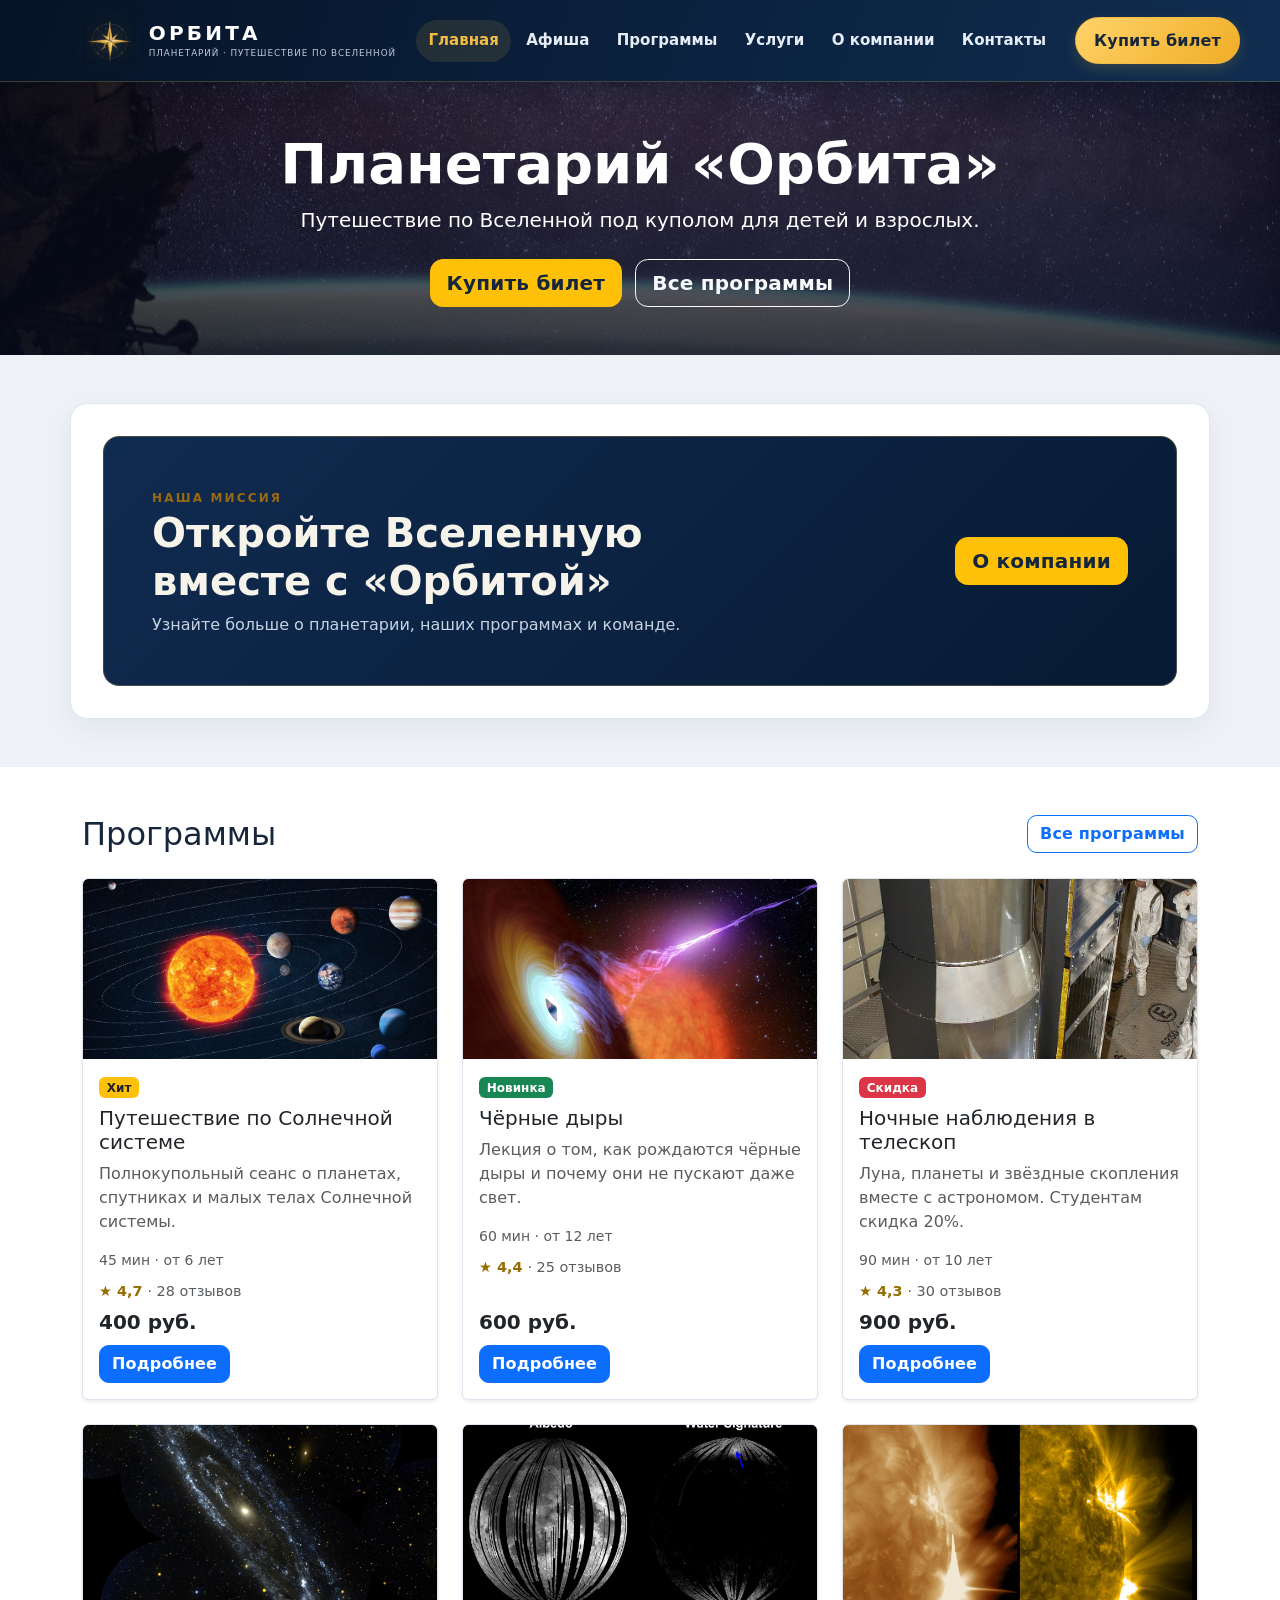
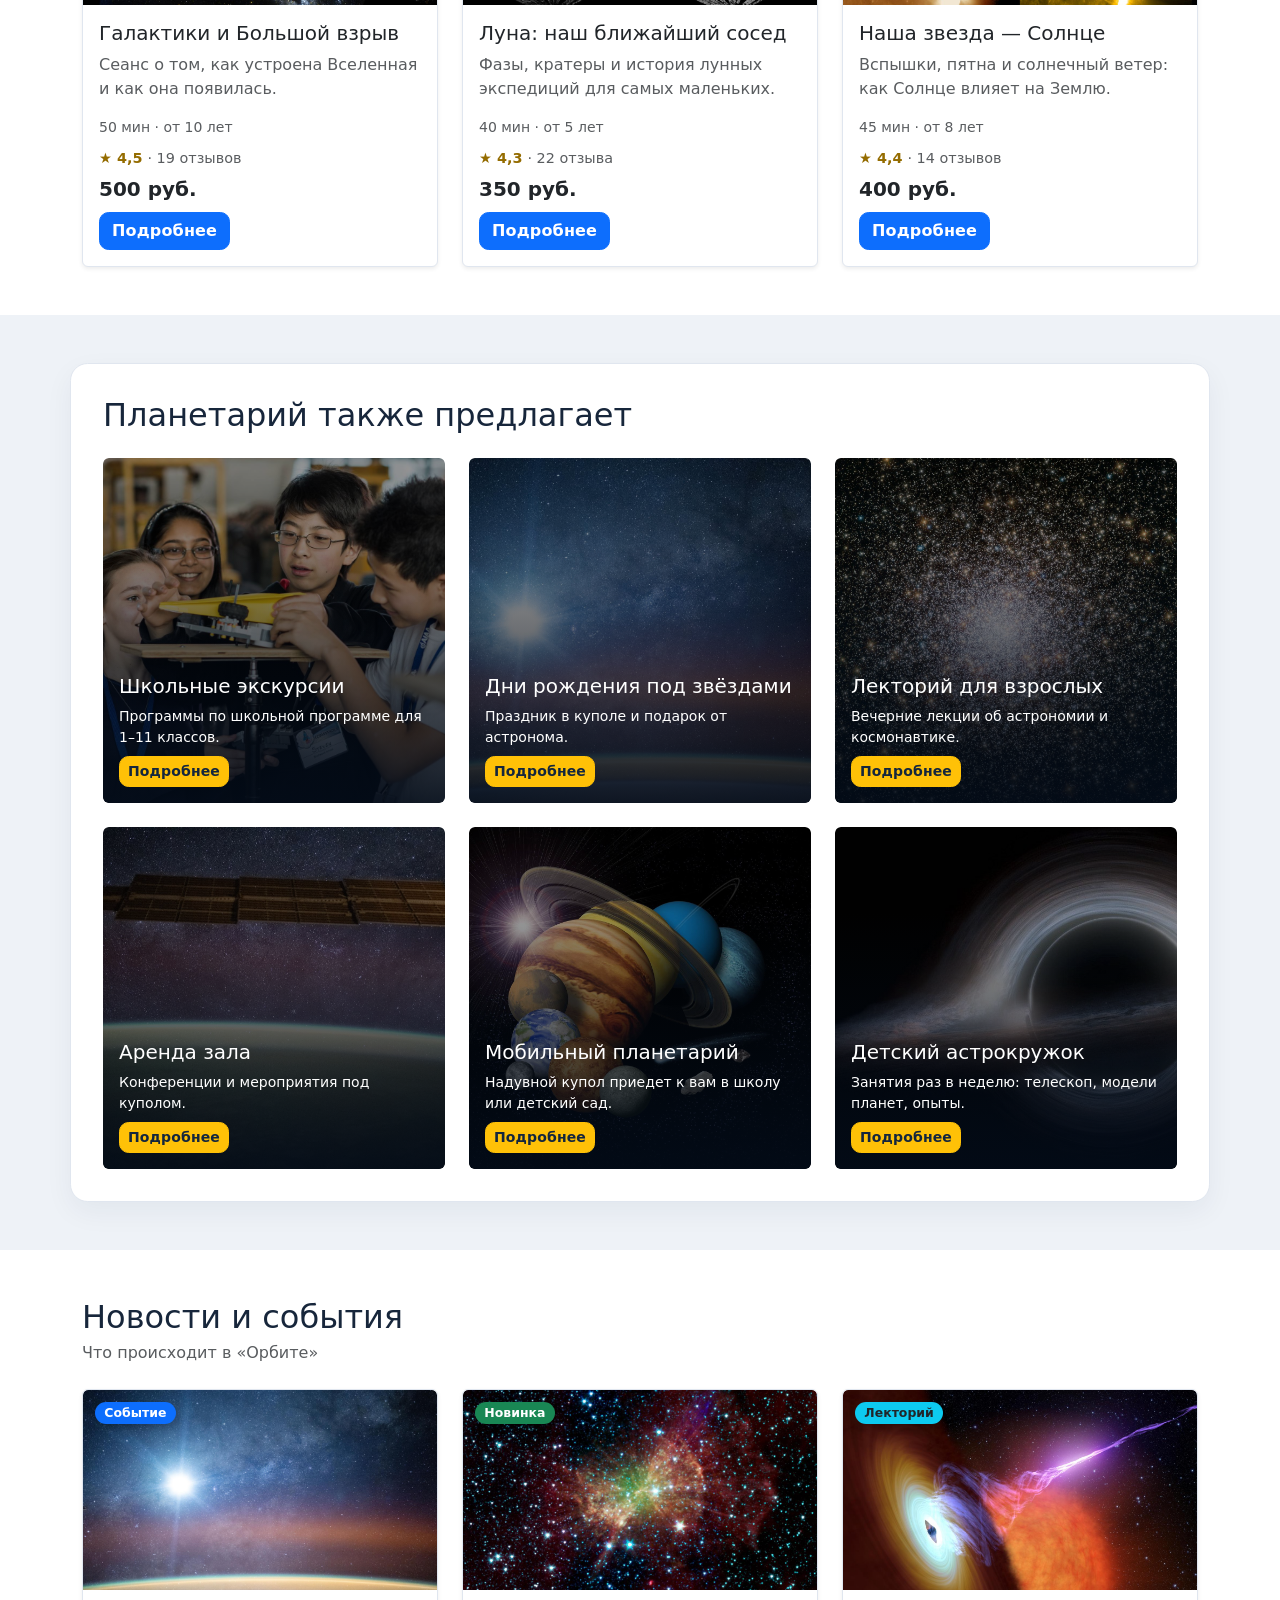
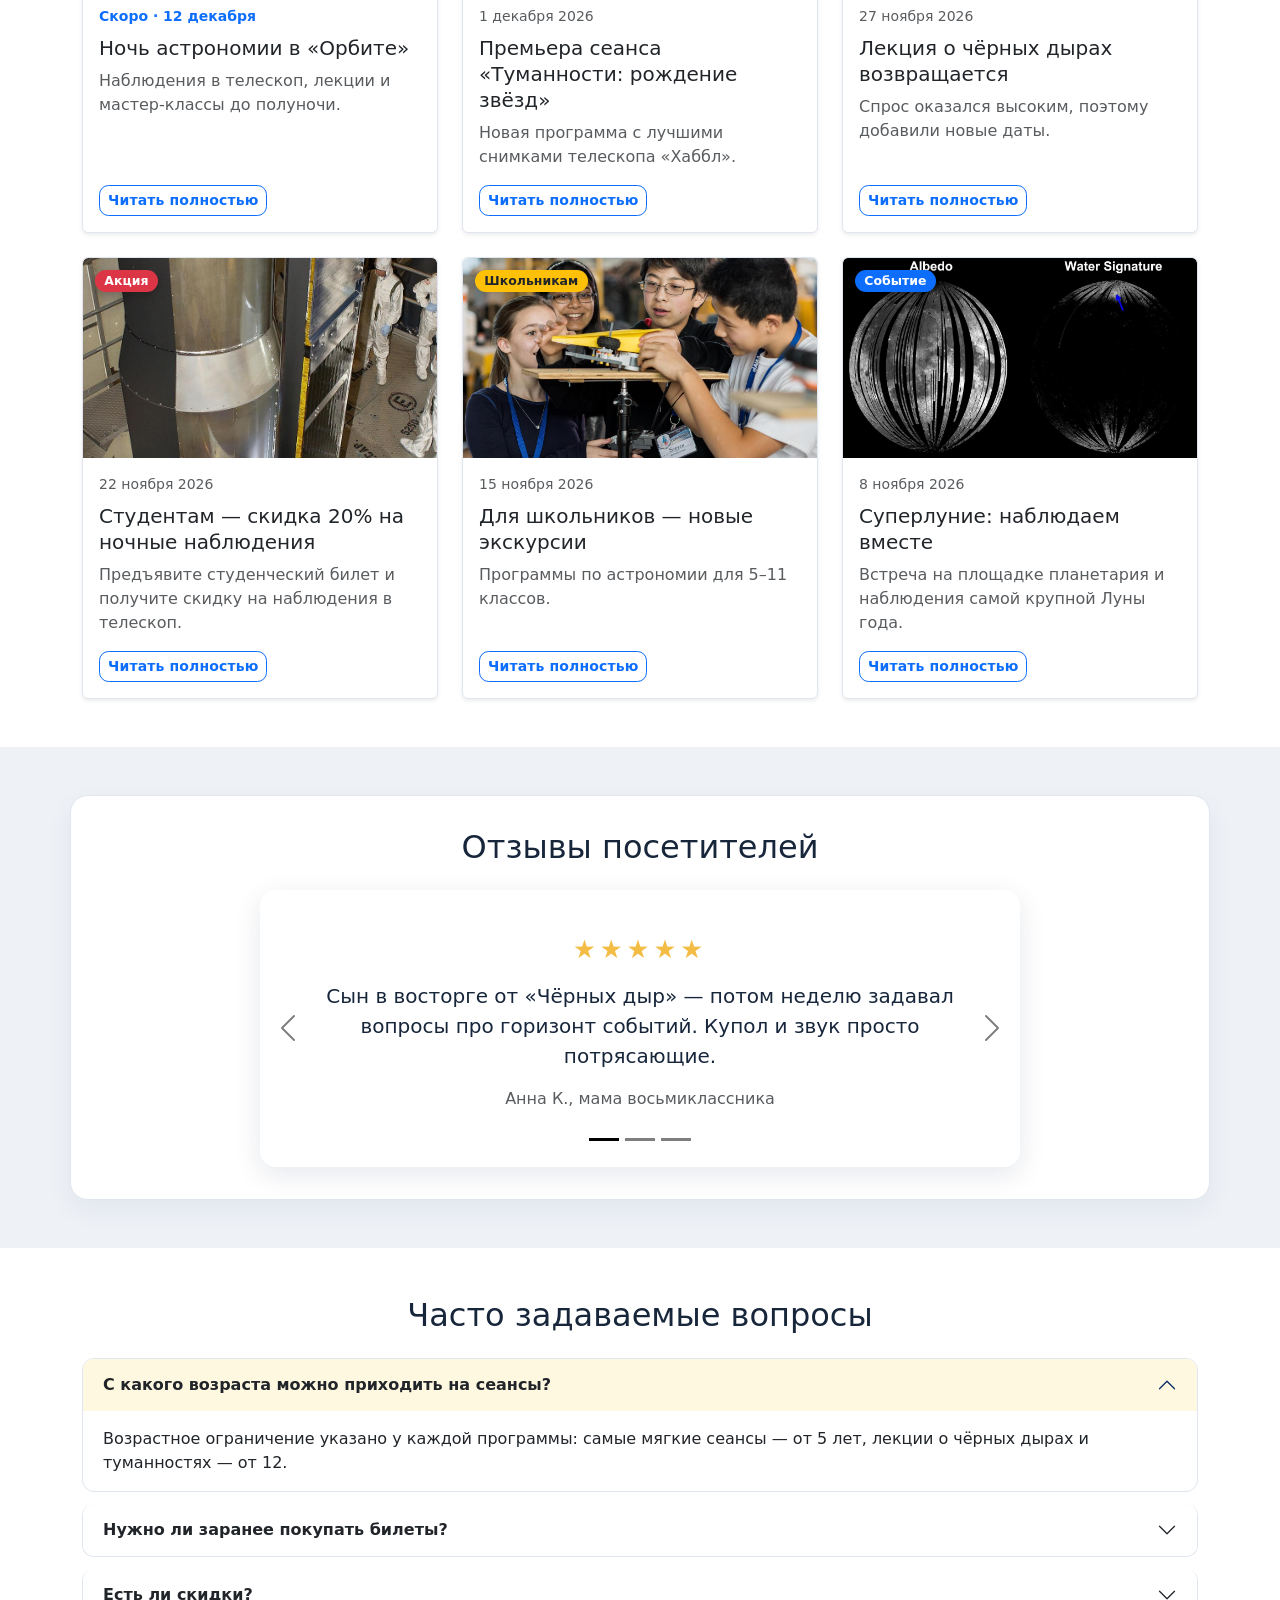
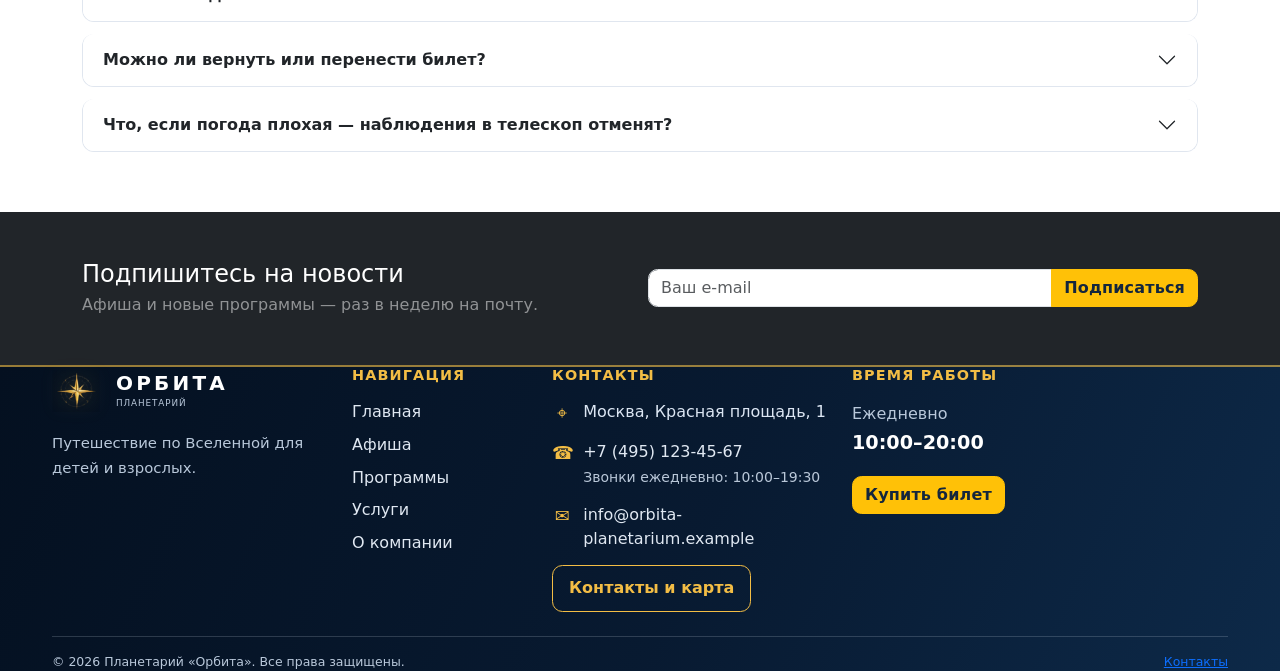
==== commit 07ed50ad: "fix: correct Yandex map display" ====
--- a/index.html
+++ b/index.html
@@ -1,4 +1,6 @@
 <!DOCTYPE html>
+<!DOCTYPE html>
+
 <!DOCTYPE html>
 
 <html lang="ru">
@@ -21,7 +23,6 @@
 </div>
 </section>
 <section class="container my-5"><div class="about-teaser rounded-4 p-4 p-lg-5"><div class="row align-items-center g-4"><div class="col-lg-8"><span class="section-eyebrow">НАША МИССИЯ</span><h2 class="display-6 fw-bold">Откройте Вселенную вместе с «Орбитой»</h2><p class="mb-0">Узнайте больше о планетарии, наших программах и команде.</p></div><div class="col-lg-4 text-lg-end"><a class="btn btn-warning btn-lg" href="about.html">О компании</a></div></div></div></section>
-
 <section class="bg-white py-5">
 <div class="container">
 <div class="d-flex justify-content-between align-items-center mb-4">
@@ -188,7 +189,6 @@
 <h2 class="mb-1">Новости и события</h2>
 <p class="text-muted mb-0">Что происходит в «Орбите»</p>
 </div>
-
 </div>
 <div class="row g-4" data-limit="6" data-news-list=""></div>
 </div>
@@ -300,8 +300,8 @@
 </main>
 <footer class="site-footer"><div class="container"><div class="row g-4 footer-main">
 <div class="col-12 col-lg-3"><a class="footer-brand-link d-flex align-items-center gap-3 text-decoration-none" href="index.html"><img alt="Логотип-компас планетария Орбита" class="brand-logo footer-logo" height="52" src="images/orbita-compass-logo.png" width="52"/><span class="brand-copy"><span class="brand-name">ОРБИТА</span><span class="brand-caption">ПЛАНЕТАРИЙ</span></span></a><p class="footer-description mt-3">Путешествие по Вселенной для детей и взрослых.</p></div>
-<div class="col-6 col-lg-2"><h2 class="footer-heading">Навигация</h2><ul class="footer-links"><li><a href="index.html">Главная</a></li><li><a href="afisha.html">Афиша</a></li><li><a href="catalog.html">Программы</a></li><li><a href="services.html">Услуги</a></li><li><a href="about.html">О компании</a></li><li><a href="contacts.html">Контакты</a></li></ul></div>
-<div class="col-6 col-lg-3"><h2 class="footer-heading">Контакты</h2><ul class="footer-contacts"><li><span class="contact-symbol">⌖</span><span>Москва, ул. Звёздная, 1</span></li><li><span class="contact-symbol">☎</span><span><a href="tel:+74951234567">+7 (495) 123-45-67</a><br/><small>Звонки ежедневно: 10:00–19:30</small></span></li><li><span class="contact-symbol">✉</span><a href="mailto:info@orbita-planetarium.example">info@orbita-planetarium.example</a></li></ul><a class="footer-map-button" href="contacts.html">Контакты и карта</a></div>
+<div class="col-6 col-lg-2"><h2 class="footer-heading">Навигация</h2><ul class="footer-links"><li><a href="index.html">Главная</a></li><li><a href="afisha.html">Афиша</a></li><li><a href="catalog.html">Программы</a></li><li><a href="services.html">Услуги</a></li><li><a href="about.html">О компании</a></li></ul></div>
+<div class="col-6 col-lg-3"><h2 class="footer-heading">Контакты</h2><ul class="footer-contacts"><li><span class="contact-symbol">⌖</span><span>Москва, Красная площадь, 1</span></li><li><span class="contact-symbol">☎</span><span><a href="tel:+74951234567">+7 (495) 123-45-67</a><br/><small>Звонки ежедневно: 10:00–19:30</small></span></li><li><span class="contact-symbol">✉</span><a href="mailto:info@orbita-planetarium.example">info@orbita-planetarium.example</a></li></ul><a class="footer-map-button" href="contacts.html">Контакты и карта</a></div>
 <div class="col-12 col-lg-4"><h2 class="footer-heading">Время работы</h2><p class="footer-hours mb-3">Ежедневно<br/><strong>10:00–20:00</strong></p><a class="btn btn-warning" href="order.html">Купить билет</a></div></div>
 <div class="footer-bottom mt-4 pt-3 d-flex flex-wrap justify-content-between gap-2"><span>© 2026 Планетарий «Орбита». Все права защищены.</span><a href="contacts.html">Контакты</a></div></div></footer>
 <div aria-hidden="true" aria-labelledby="ticketModalLabel" class="modal fade" id="ticketModal" tabindex="-1">
@@ -365,12 +365,5 @@
 </div>
 </div>
 </div>
-
-
-
-
-
-
-
 <script src="https://cdn.jsdelivr.net/npm/bootstrap@5.3.8/dist/js/bootstrap.bundle.min.js"></script><script src="js/data.js"></script><script src="js/reviews.js"></script><script src="js/news.js"></script><script src="js/dates.js"></script><script src="js/tickets.js"></script><script src="js/ticket-capacity.js"></script></body>
 </html>
--- a/css/custom.css
+++ b/css/custom.css
@@ -690,3 +690,26 @@
 .site-footer .footer-map-button:hover{background:var(--orbita-gold);color:#071a33!important}
 .site-footer .footer-contacts small{color:#b9c7d8}
 .service-card .card-img-overlay{background:linear-gradient(180deg,transparent 25%,rgba(3,12,25,.88))}
+
+/* Additional page content: calm spacing, consistent with the existing Orbit design */
+.orbit-extra-section { margin-top:3.25rem !important; margin-bottom:3.25rem !important; }
+.orbit-info-card { border:1px solid #e2e8f0 !important; border-radius:1rem; background:#fff; }
+.orbit-info-card .card-body { color:#243247; }
+.orbit-info-icon { display:flex; align-items:center; justify-content:center; width:42px; height:42px; margin-bottom:1rem; border-radius:50%; color:#14263d; background:rgba(243,189,69,.22); font-size:1.35rem; font-weight:700; }
+.orbit-highlight { color:#f5f7fb; background:linear-gradient(135deg,#102b50,#071a33); border:1px solid rgba(243,189,69,.28); }
+.orbit-highlight p,.orbit-highlight li { color:#d3deeb; }
+.orbit-highlight-light { color:#243247; background:#f3f6fa; border:1px solid #e0e6ef; }
+.orbit-highlight-light p { color:#526174; }
+.orbit-mini-panel { background:#f4f7fb; border:1px solid #e1e8f0; }
+.orbit-mini-panel h3 { color:#142b49; }
+.orbit-mini-panel p { color:#536276; }
+/* Ensure yellow CTA buttons always have readable dark text, including inside contact panels. */
+.btn-warning, a.btn-warning, button.btn-warning,
+.contact-info-panel a.btn-warning {
+  color:#14263d !important;
+  font-weight:700 !important;
+}
+.btn-warning:hover, a.btn-warning:hover, button.btn-warning:hover,
+.contact-info-panel a.btn-warning:hover {
+  color:#10223a !important;
+}
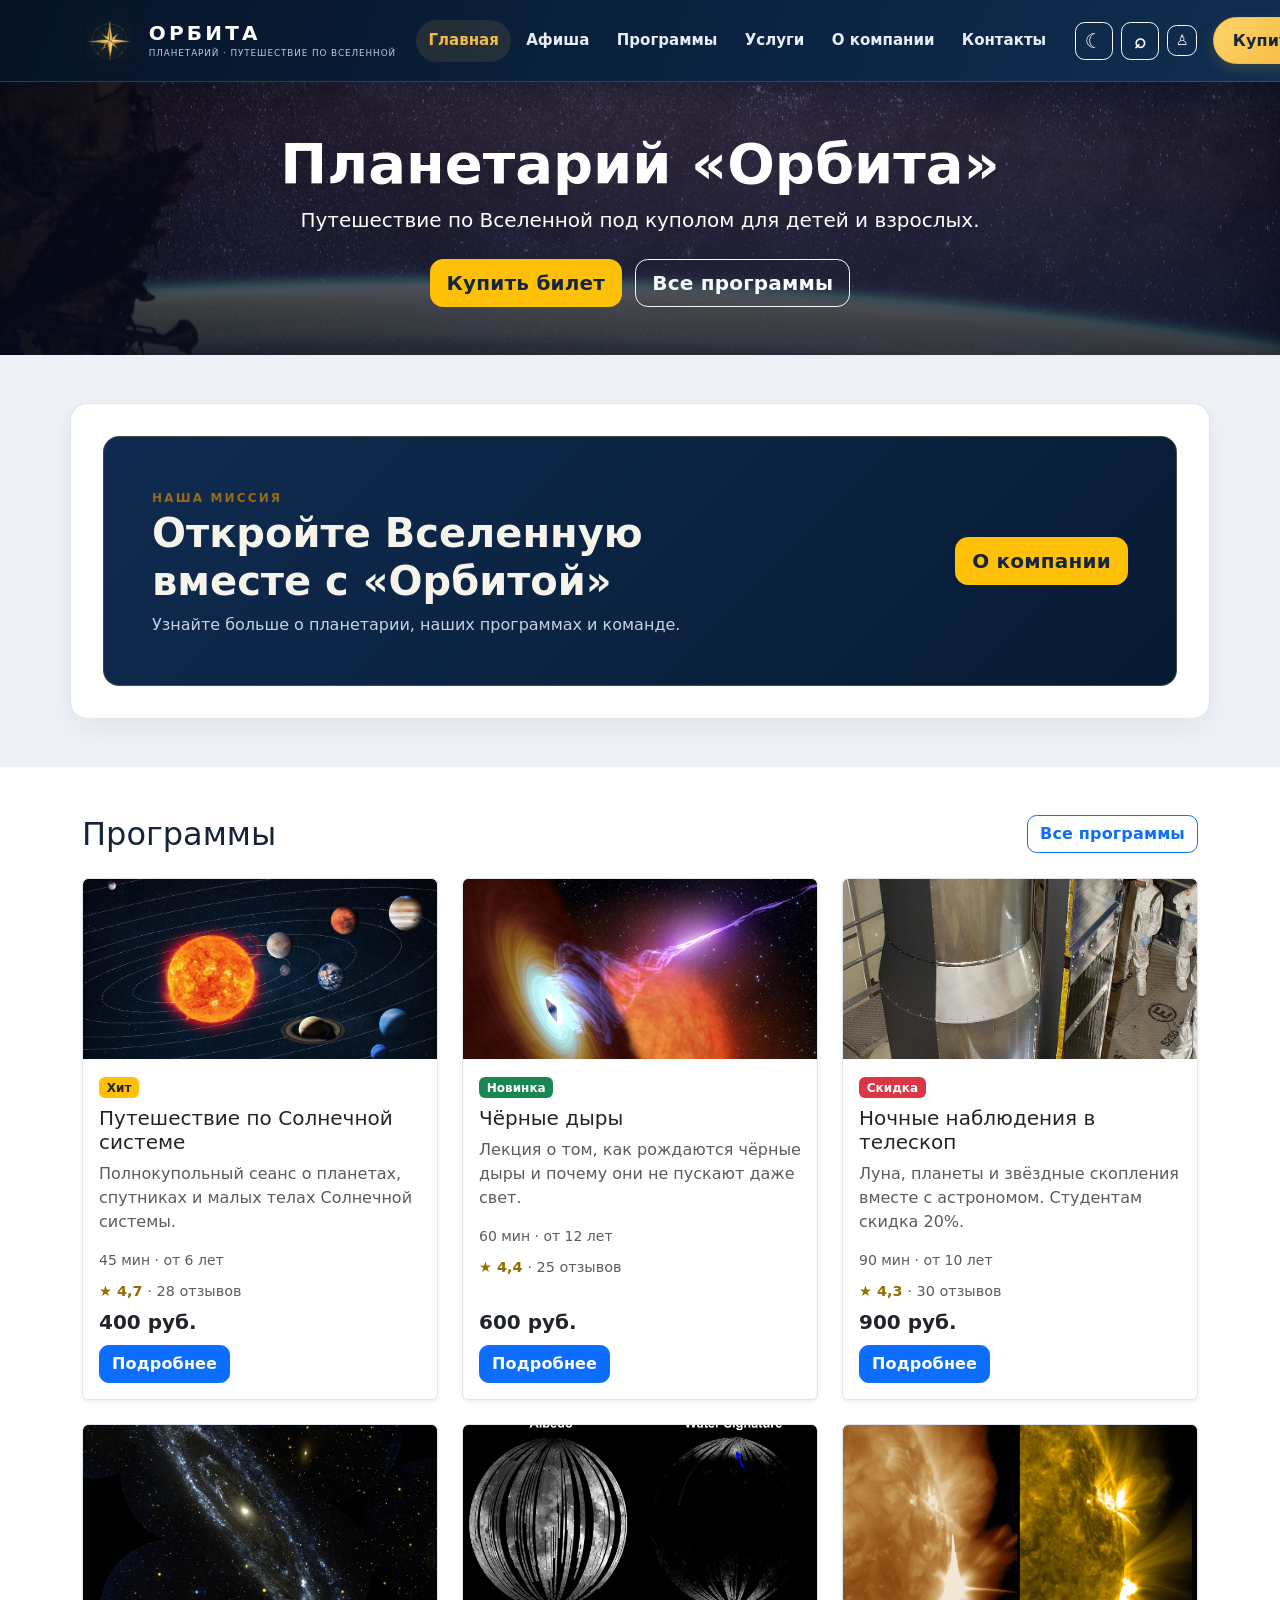
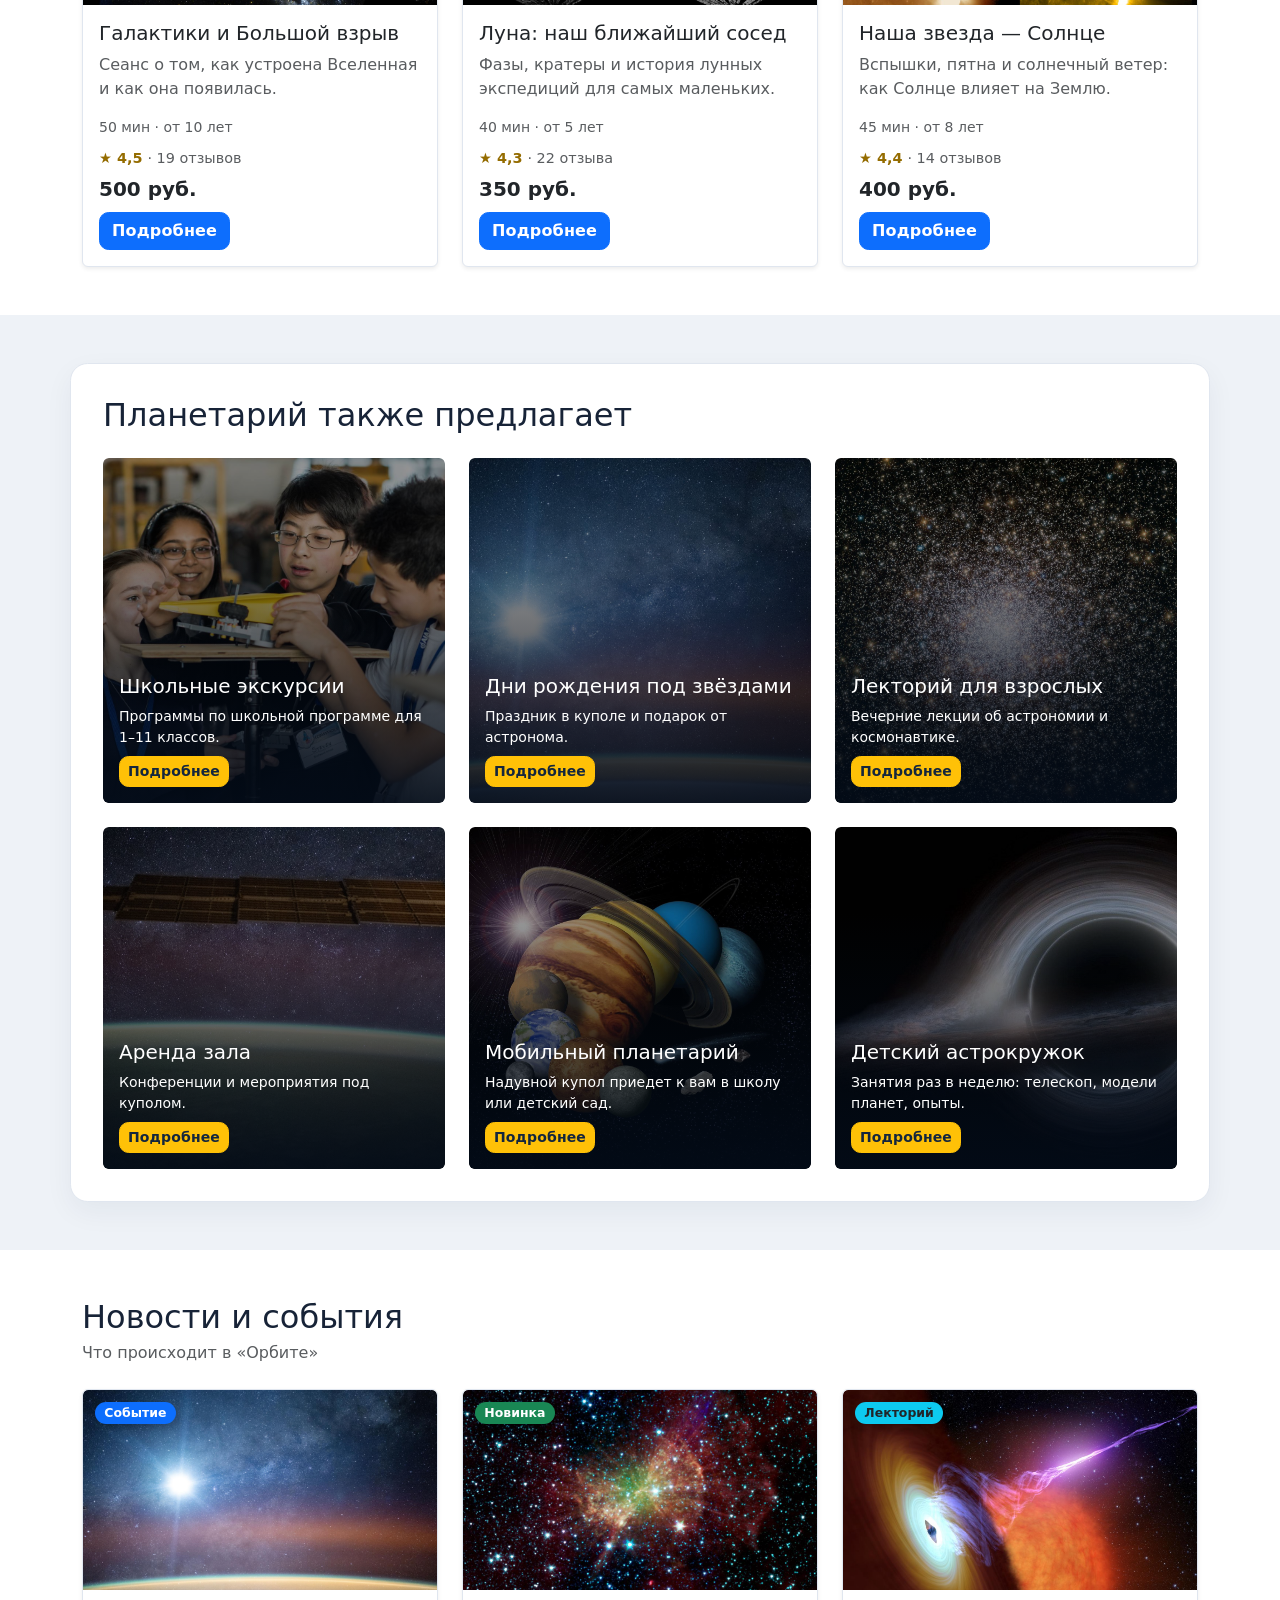
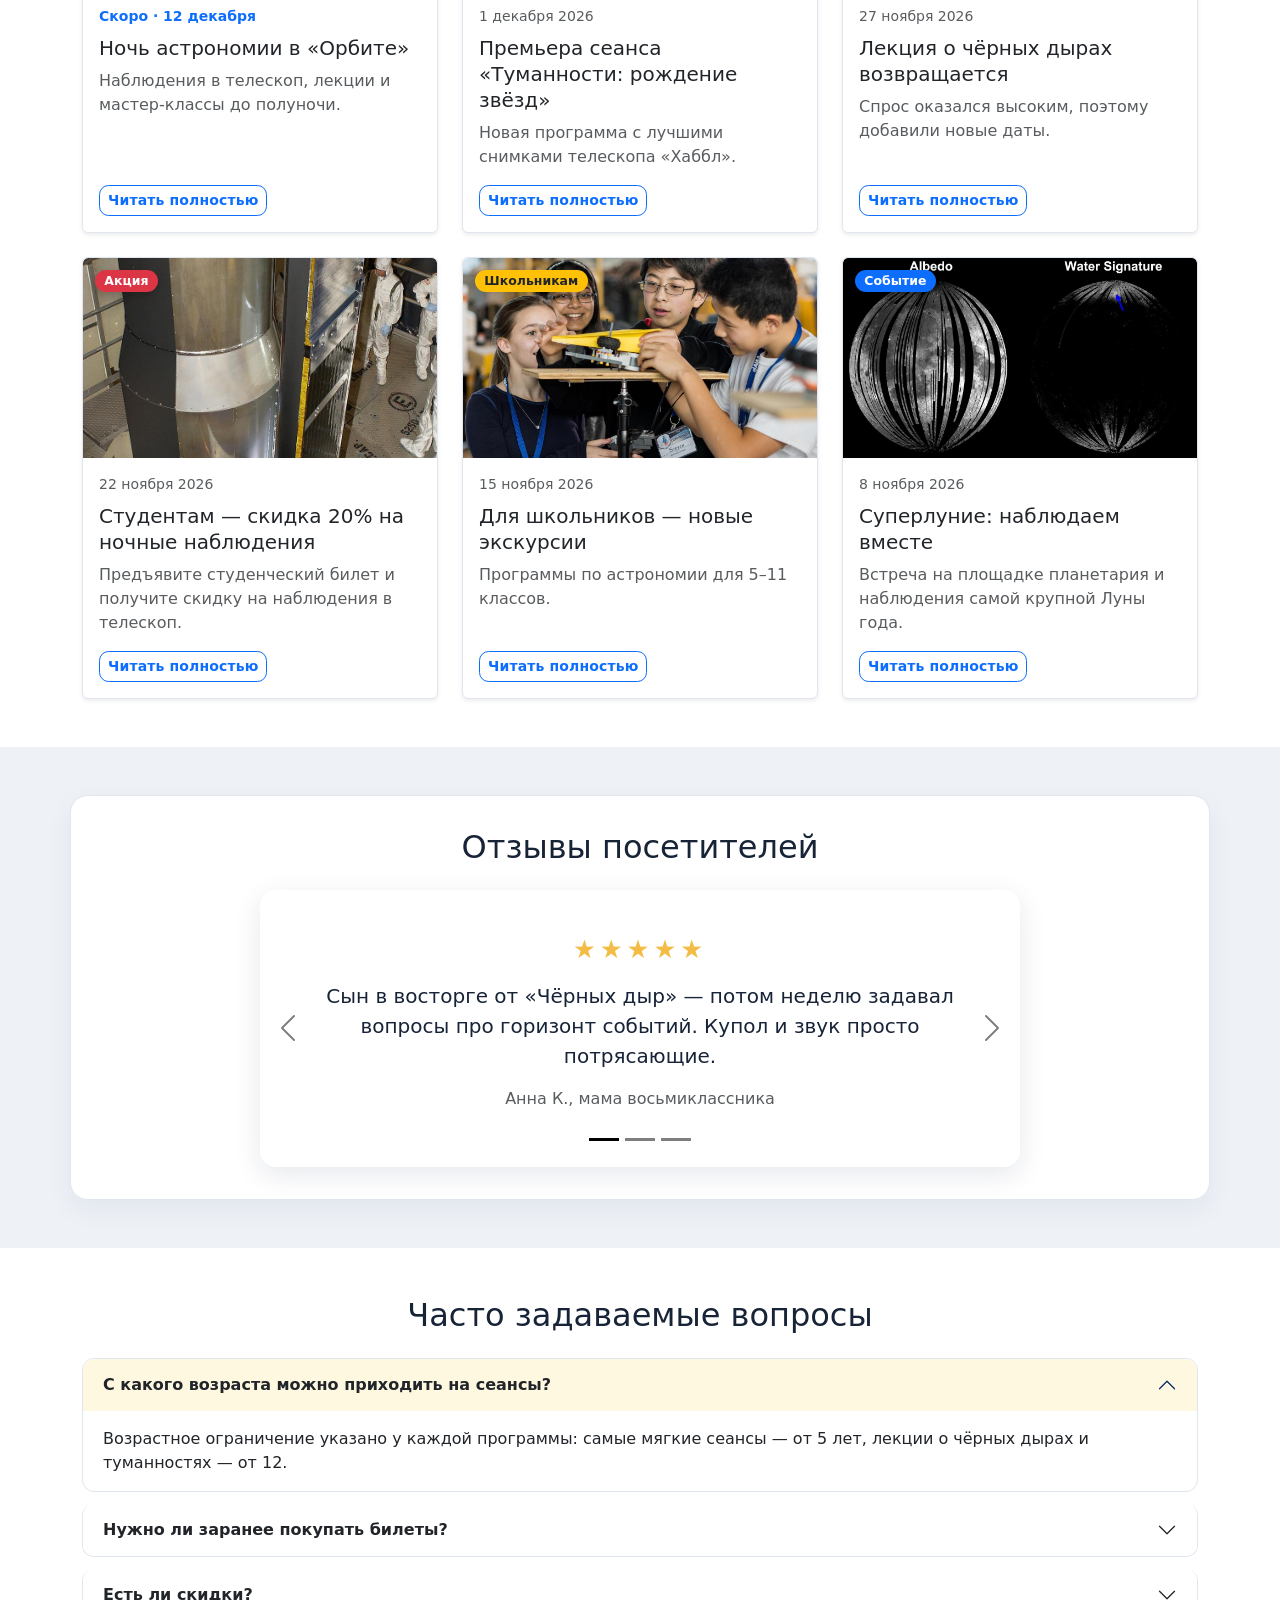
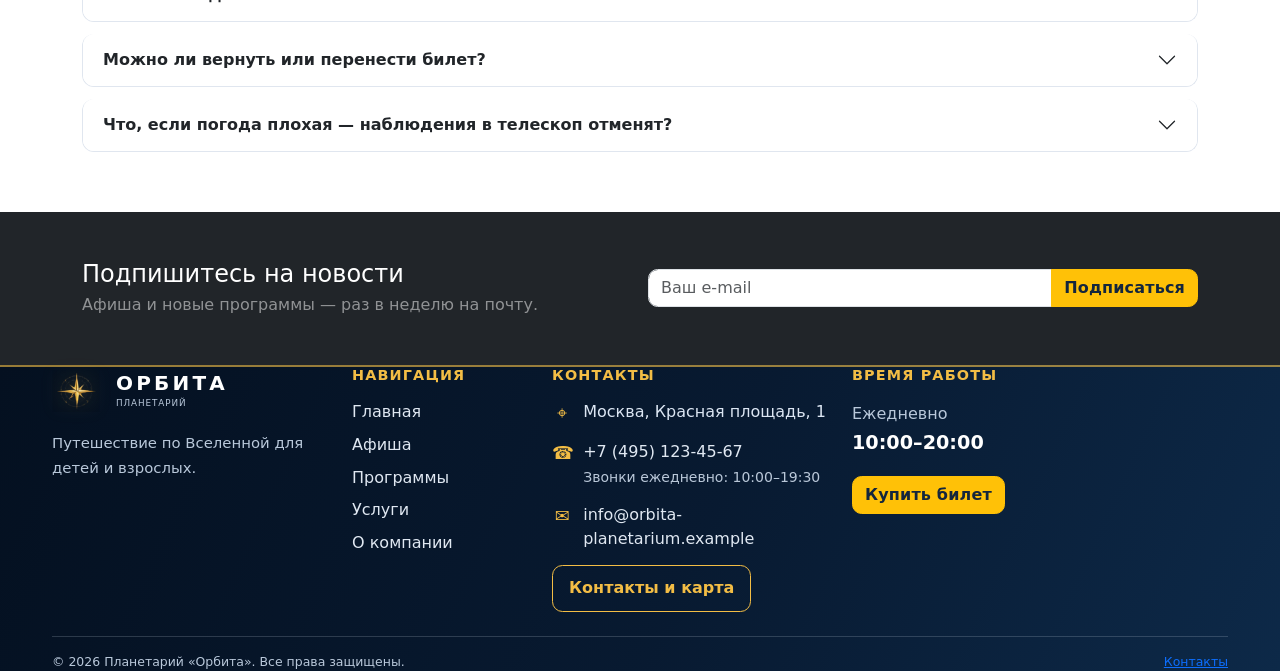
==== commit 82e2d991: "feat: add dark mode, global search and user account" ====
--- a/index.html
+++ b/index.html
@@ -1,10 +1,16 @@
 <!DOCTYPE html>
+<!DOCTYPE html>
+
+<!DOCTYPE html>
+
+<!DOCTYPE html>
+
 <!DOCTYPE html>
 
 <!DOCTYPE html>
 
 <html lang="ru">
-<head>
+<head><script data-orbita-theme-init="true">try{var t=localStorage.getItem('orbita-theme-v1');if(t==='dark'||t==='light')document.documentElement.setAttribute('data-orbita-theme',t);else if(window.matchMedia&&window.matchMedia('(prefers-color-scheme: dark)').matches)document.documentElement.setAttribute('data-orbita-theme','dark');}catch(e){}</script>
 <meta charset="utf-8"/>
 <meta content="width=device-width, initial-scale=1.0" name="viewport"/>
 <title>Главная — Планетарий «Орбита»</title>
@@ -12,7 +18,13 @@
 <link href="css/custom.css" rel="stylesheet"/>
 </head>
 <body>
-<nav class="navbar navbar-expand-lg navbar-dark site-navbar sticky-top"><div class="container"><a class="navbar-brand d-flex align-items-center gap-3" href="index.html"><img alt="Логотип-компас планетария Орбита" class="brand-logo" height="54" src="images/orbita-compass-logo.png" width="54"/><span class="brand-copy"><span class="brand-name">ОРБИТА</span><span class="brand-caption">ПЛАНЕТАРИЙ · ПУТЕШЕСТВИЕ ПО ВСЕЛЕННОЙ</span></span></a><button aria-controls="mainNavbar" aria-expanded="false" aria-label="Открыть меню" class="navbar-toggler" data-bs-target="#mainNavbar" data-bs-toggle="collapse" type="button"><span class="navbar-toggler-icon"></span></button><div class="collapse navbar-collapse" id="mainNavbar"><ul class="navbar-nav ms-auto align-items-lg-center"><li class="nav-item"><a aria-current="page" class="nav-link active" href="index.html">Главная</a></li><li class="nav-item"><a class="nav-link" href="afisha.html">Афиша</a></li><li class="nav-item"><a class="nav-link" href="catalog.html">Программы</a></li><li class="nav-item"><a class="nav-link" href="services.html">Услуги</a></li><li class="nav-item"><a class="nav-link" href="about.html">О компании</a></li><li class="nav-item"><a class="nav-link" href="contacts.html">Контакты</a></li></ul><a class="btn btn-warning ms-lg-3 mt-2 mt-lg-0" href="order.html">Купить билет</a></div></div></nav>
+<nav class="navbar navbar-expand-lg navbar-dark site-navbar sticky-top"><div class="container"><a class="navbar-brand d-flex align-items-center gap-3" href="index.html"><img alt="Логотип-компас планетария Орбита" class="brand-logo" height="54" src="images/orbita-compass-logo.png" width="54"/><span class="brand-copy"><span class="brand-name">ОРБИТА</span><span class="brand-caption">ПЛАНЕТАРИЙ · ПУТЕШЕСТВИЕ ПО ВСЕЛЕННОЙ</span></span></a><button aria-controls="mainNavbar" aria-expanded="false" aria-label="Открыть меню" class="navbar-toggler" data-bs-target="#mainNavbar" data-bs-toggle="collapse" type="button"><span class="navbar-toggler-icon"></span></button><div class="collapse navbar-collapse" id="mainNavbar"><ul class="navbar-nav ms-auto align-items-lg-center"><li class="nav-item"><a aria-current="page" class="nav-link active" href="index.html">Главная</a></li><li class="nav-item"><a class="nav-link" href="afisha.html">Афиша</a></li><li class="nav-item"><a class="nav-link" href="catalog.html">Программы</a></li><li class="nav-item"><a class="nav-link" href="services.html">Услуги</a></li><li class="nav-item"><a class="nav-link" href="about.html">О компании</a></li><li class="nav-item"><a class="nav-link" href="contacts.html">Контакты</a></li></ul><div class="orbita-global-tools d-flex align-items-center gap-2 ms-lg-3 mt-3 mt-lg-0">
+<button aria-label="Включить тёмную тему" class="btn btn-outline-light btn-sm orbita-icon-btn" id="orbita-theme-toggle" title="Сменить тему" type="button">
+<span aria-hidden="true" class="theme-icon theme-icon-moon">☾</span><span aria-hidden="true" class="theme-icon theme-icon-sun">☀</span>
+</button>
+<button aria-label="Поиск по сайту" class="btn btn-outline-light btn-sm orbita-icon-btn" data-orbita-search-open="" title="Поиск" type="button"><span aria-hidden="true">⌕</span></button>
+<a aria-label="Личный кабинет" class="btn btn-outline-light btn-sm orbita-account-link" href="account.html"><span aria-hidden="true">♙</span><span class="d-lg-none ms-1">Личный кабинет</span></a>
+</div><a class="btn btn-warning ms-lg-3 mt-2 mt-lg-0" href="order.html">Купить билет</a></div></div></nav>
 <main>
 <section class="hero text-white text-center">
 <div class="container py-5">
@@ -365,5 +377,19 @@
 </div>
 </div>
 </div>
-<script src="https://cdn.jsdelivr.net/npm/bootstrap@5.3.8/dist/js/bootstrap.bundle.min.js"></script><script src="js/data.js"></script><script src="js/reviews.js"></script><script src="js/news.js"></script><script src="js/dates.js"></script><script src="js/tickets.js"></script><script src="js/ticket-capacity.js"></script></body>
+<script src="https://cdn.jsdelivr.net/npm/bootstrap@5.3.8/dist/js/bootstrap.bundle.min.js"></script><script src="js/data.js"></script><script src="js/reviews.js"></script><script src="js/news.js"></script><script src="js/dates.js"></script><script src="js/tickets.js"></script><script src="js/ticket-capacity.js"></script><div aria-hidden="true" aria-labelledby="orbitaSearchTitle" class="modal fade" id="orbitaSearchModal" tabindex="-1">
+<div class="modal-dialog modal-dialog-centered modal-lg">
+<div class="modal-content orbita-search-modal">
+<div class="modal-header">
+<div><div class="section-eyebrow">НАВИГАЦИЯ ПО САЙТУ</div><h2 class="modal-title fs-4" id="orbitaSearchTitle">Что ищем во Вселенной?</h2></div>
+<button aria-label="Закрыть" class="btn-close" data-bs-dismiss="modal" type="button"></button>
+</div>
+<div class="modal-body">
+<label class="visually-hidden" for="orbitaSearchInput">Поиск по сайту</label>
+<input autocomplete="off" class="form-control form-control-lg" id="orbitaSearchInput" placeholder="Например: чёрные дыры, экскурсии, афиша..." type="search"/>
+<div aria-live="polite" class="orbita-search-results mt-3" id="orbitaSearchResults"><p class="text-muted mb-0">Введите запрос, чтобы найти программы, услуги и разделы сайта.</p></div>
+</div>
+</div>
+</div>
+</div><script src="js/theme.js"></script><script src="js/site-search-index.js"></script><script src="js/site-search.js"></script><script src="js/account.js"></script></body>
 </html>
--- a/css/custom.css
+++ b/css/custom.css
@@ -713,3 +713,139 @@
 .contact-info-panel a.btn-warning:hover {
   color:#10223a !important;
 }
+
+/* =========================================================
+   ORBITA: global theme switch, site search and user account
+   ========================================================= */
+:root {
+  --orbita-page-bg: #f4f6fa;
+  --orbita-surface: #ffffff;
+  --orbita-text: #172337;
+  --orbita-muted: #617086;
+  --orbita-border: #dce3ec;
+  --orbita-nav-bg: #0b203b;
+}
+html, body, .card, .modal-content, .list-group-item, .accordion-item,
+.form-control, .form-select, .dropdown-menu, .schedule-days .nav-link,
+.site-footer, .site-navbar, .about-teaser, .contact-info-panel {
+  transition: background-color .58s ease, color .58s ease, border-color .58s ease, box-shadow .58s ease;
+}
+body {
+  background-color: var(--orbita-page-bg);
+  color: var(--orbita-text);
+}
+.site-navbar { background: var(--orbita-nav-bg) !important; }
+.orbita-global-tools { flex-shrink: 0; }
+.orbita-icon-btn {
+  width: 38px; height: 38px; padding: 0;
+  display: inline-flex; align-items: center; justify-content: center;
+  font-size: 1.25rem; line-height: 1;
+}
+.orbita-icon-btn .theme-icon-sun { display: none; }
+html[data-orbita-theme="dark"] .orbita-icon-btn .theme-icon-moon { display: none; }
+html[data-orbita-theme="dark"] .orbita-icon-btn .theme-icon-sun { display: inline; }
+.orbita-account-link { white-space: nowrap; }
+
+/* A short radial shimmer makes the theme change feel deliberate, not abrupt. */
+body.orbita-theme-transition::after {
+  content: ""; position: fixed; inset: 0; z-index: 2000; pointer-events: none;
+  background: radial-gradient(circle at var(--theme-x, 90%) var(--theme-y, 8%), rgba(255,193,7,.22), transparent 38%);
+  animation: orbitaThemeSweep .72s ease-out forwards;
+}
+@keyframes orbitaThemeSweep {
+  0% { opacity: 0; transform: scale(.72); }
+  25% { opacity: 1; }
+  100% { opacity: 0; transform: scale(1.35); }
+}
+@media (prefers-reduced-motion: reduce) {
+  *, *::before, *::after { scroll-behavior: auto !important; animation-duration: .01ms !important; transition-duration: .01ms !important; }
+}
+
+/* Search modal */
+.orbita-search-modal { border: 1px solid var(--orbita-border); border-radius: 1.1rem; overflow: hidden; background: var(--orbita-surface); color: var(--orbita-text); }
+.orbita-search-modal .modal-header { border-bottom-color: var(--orbita-border); }
+.orbita-search-results { display: grid; gap: .55rem; max-height: 52vh; overflow: auto; }
+.orbita-search-result {
+  display: grid; gap: .2rem; padding: .85rem 1rem; border: 1px solid var(--orbita-border);
+  border-radius: .75rem; text-decoration: none; color: var(--orbita-text); background: var(--orbita-page-bg);
+}
+.orbita-search-result:hover { border-color: var(--orbita-gold); color: var(--orbita-text); transform: translateX(3px); }
+.orbita-search-result-title { font-weight: 700; }
+.orbita-search-result-excerpt { color: var(--orbita-muted); font-size: .9rem; }
+.orbita-search-result small { color: #b18100; text-transform: capitalize; }
+.orbita-search-empty { padding: 1rem; border-radius: .75rem; background: var(--orbita-page-bg); color: var(--orbita-text); }
+
+/* Account */
+.account-panel, .account-page .card { background: var(--orbita-surface); color: var(--orbita-text); }
+.account-welcome { color: #fff; background: linear-gradient(125deg,#173d68,#071a33); border: 1px solid rgba(243,189,69,.28); }
+.account-stat { display: grid; gap: .25rem; padding: 1.15rem; border: 1px solid var(--orbita-border); border-radius: .9rem; background: var(--orbita-surface); color: var(--orbita-text); }
+.account-stat strong { font-size: 1.8rem; color: #c18b00; line-height: 1.1; }
+.account-stat span { color: var(--orbita-muted); font-size: .88rem; }
+.account-list { display: grid; gap: .6rem; }
+.account-list-item, .account-booking {
+  display: flex; align-items: center; justify-content: space-between; gap: 1rem;
+  padding: .8rem .9rem; border: 1px solid var(--orbita-border); border-radius: .7rem;
+  color: var(--orbita-text); text-decoration: none; background: var(--orbita-page-bg);
+}
+.account-list-item span { color: #b18100; white-space: nowrap; font-size: .85rem; }
+.account-booking small { display: block; color: var(--orbita-muted); margin-top: .2rem; }
+.account-info-section { margin-bottom: 4rem; }
+
+/* Dark palette, including Bootstrap surfaces and custom sections. */
+html[data-orbita-theme="dark"] {
+  color-scheme: dark;
+  --orbita-page-bg: #0b1422;
+  --orbita-surface: #142238;
+  --orbita-text: #e8eef7;
+  --orbita-muted: #aab8ca;
+  --orbita-border: #2a3b52;
+  --orbita-nav-bg: #071323;
+}
+html[data-orbita-theme="dark"] body { background: var(--orbita-page-bg) !important; color: var(--orbita-text) !important; }
+html[data-orbita-theme="dark"] main { color: var(--orbita-text); }
+html[data-orbita-theme="dark"] .bg-white,
+html[data-orbita-theme="dark"] .card,
+html[data-orbita-theme="dark"] .modal-content,
+html[data-orbita-theme="dark"] .dropdown-menu,
+html[data-orbita-theme="dark"] .list-group-item,
+html[data-orbita-theme="dark"] .accordion-item,
+html[data-orbita-theme="dark"] .schedule-days .nav-link,
+html[data-orbita-theme="dark"] .account-stat,
+html[data-orbita-theme="dark"] .account-panel {
+  background-color: var(--orbita-surface) !important;
+  color: var(--orbita-text) !important;
+  border-color: var(--orbita-border) !important;
+}
+html[data-orbita-theme="dark"] .text-dark,
+html[data-orbita-theme="dark"] .card-title,
+html[data-orbita-theme="dark"] .card-text,
+html[data-orbita-theme="dark"] .accordion-button,
+html[data-orbita-theme="dark"] .dropdown-item,
+html[data-orbita-theme="dark"] label,
+html[data-orbita-theme="dark"] .form-label {
+  color: var(--orbita-text) !important;
+}
+html[data-orbita-theme="dark"] .text-muted,
+html[data-orbita-theme="dark"] .text-secondary { color: var(--orbita-muted) !important; }
+html[data-orbita-theme="dark"] .form-control,
+html[data-orbita-theme="dark"] .form-select {
+  background-color: #0e1b2d !important; color: var(--orbita-text) !important; border-color: var(--orbita-border) !important;
+}
+html[data-orbita-theme="dark"] .form-control::placeholder { color: #94a4b9; }
+html[data-orbita-theme="dark"] .accordion-button { background: #172840 !important; }
+html[data-orbita-theme="dark"] .accordion-button:not(.collapsed) { background: #203753 !important; }
+html[data-orbita-theme="dark"] .accordion-body { background: var(--orbita-surface); color: var(--orbita-text); }
+html[data-orbita-theme="dark"] .table { --bs-table-color: var(--orbita-text); --bs-table-bg: var(--orbita-surface); --bs-table-border-color: var(--orbita-border); }
+html[data-orbita-theme="dark"] .site-footer { background: #050d18 !important; color: #e8eef7 !important; }
+html[data-orbita-theme="dark"] .site-footer a { color: #f3c653; }
+html[data-orbita-theme="dark"] .about-teaser,
+html[data-orbita-theme="dark"] .contact-info-panel,
+html[data-orbita-theme="dark"] .orbit-highlight { background: linear-gradient(135deg,#0a1a2e,#050d18) !important; color: #f4f7fb !important; }
+html[data-orbita-theme="dark"] .orbit-highlight-light,
+html[data-orbita-theme="dark"] .orbit-mini-panel { background: #142238 !important; color: var(--orbita-text) !important; border-color: var(--orbita-border) !important; }
+html[data-orbita-theme="dark"] .orbit-highlight-light p,
+html[data-orbita-theme="dark"] .orbit-mini-panel p { color: var(--orbita-muted) !important; }
+html[data-orbita-theme="dark"] .btn-outline-secondary { color: #dbe5f2; border-color: #73849a; }
+html[data-orbita-theme="dark"] .schedule-days .nav-link.active { background: #c18b00; border-color: #c18b00; color: #101a29; }
+html[data-orbita-theme="dark"] .modal-backdrop { --bs-backdrop-bg: #020711; }
+html[data-orbita-theme="dark"] .btn-close { filter: invert(1) grayscale(100%); }
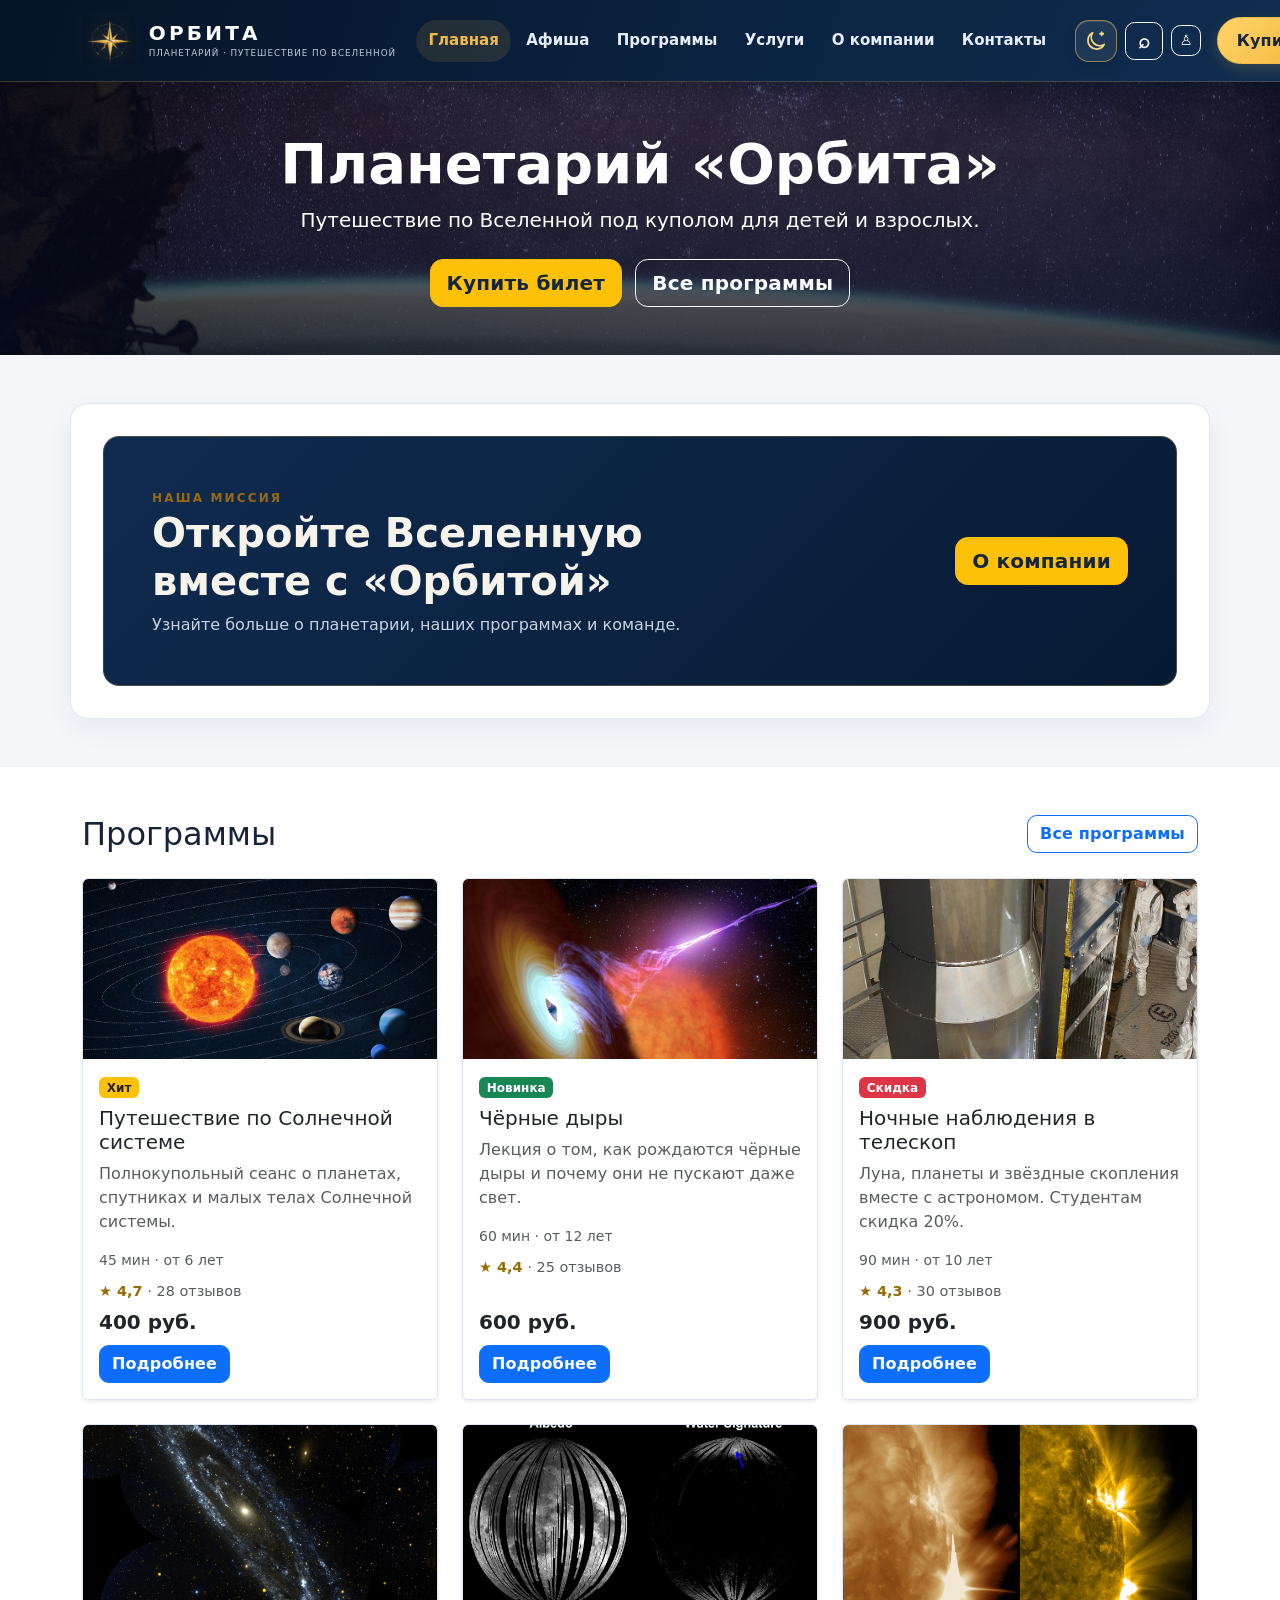
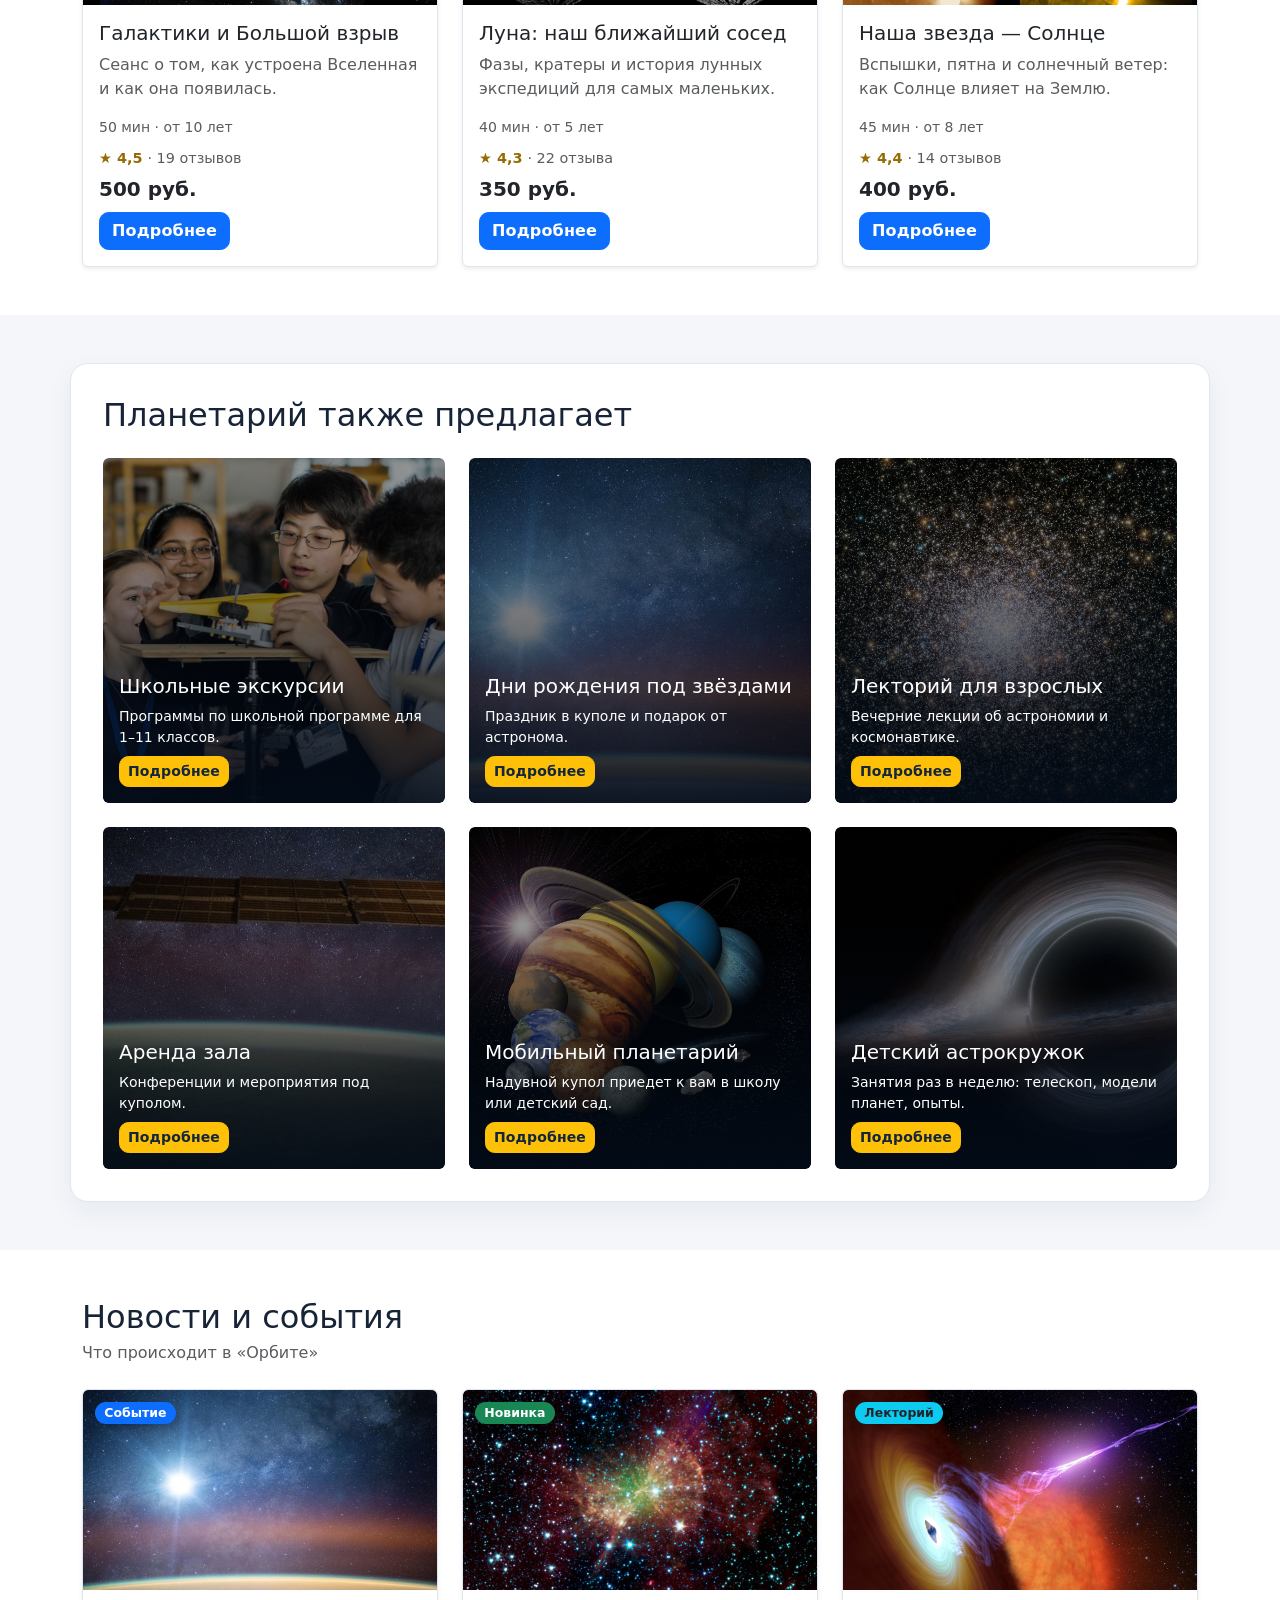
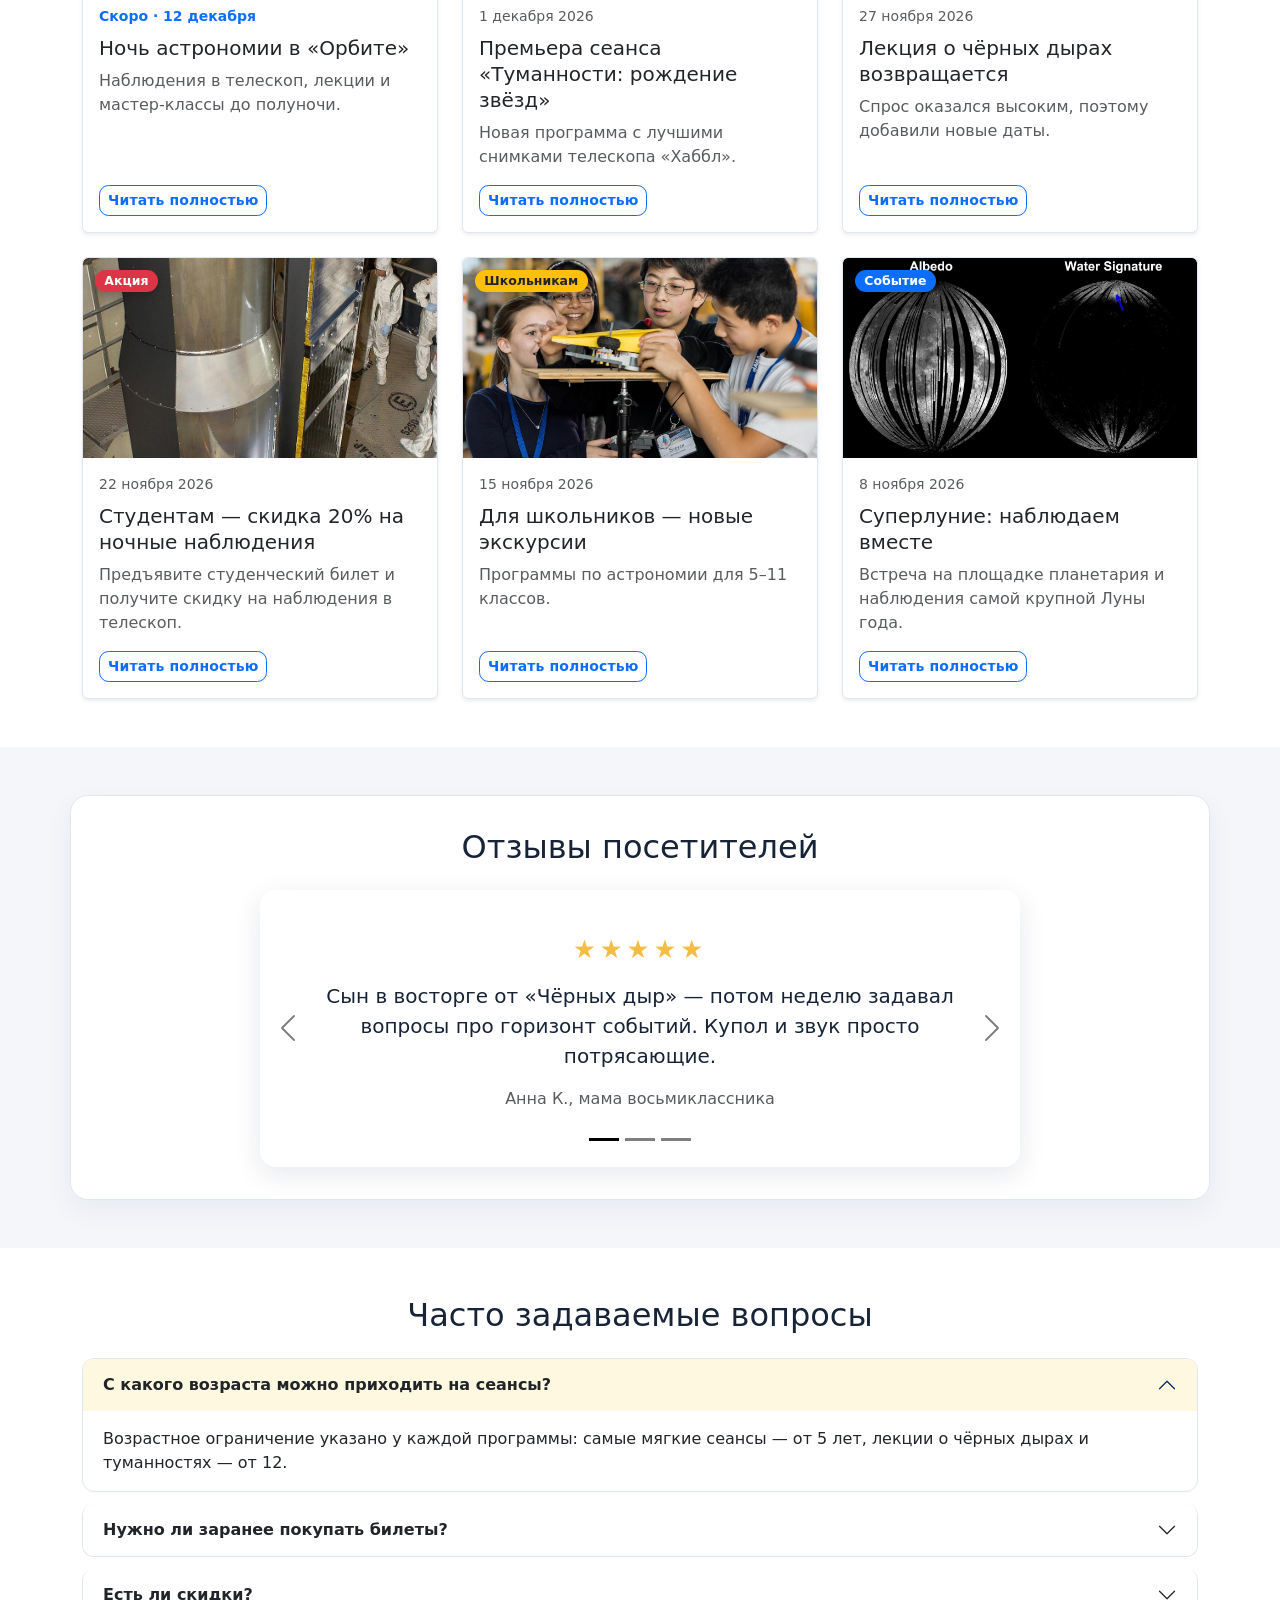
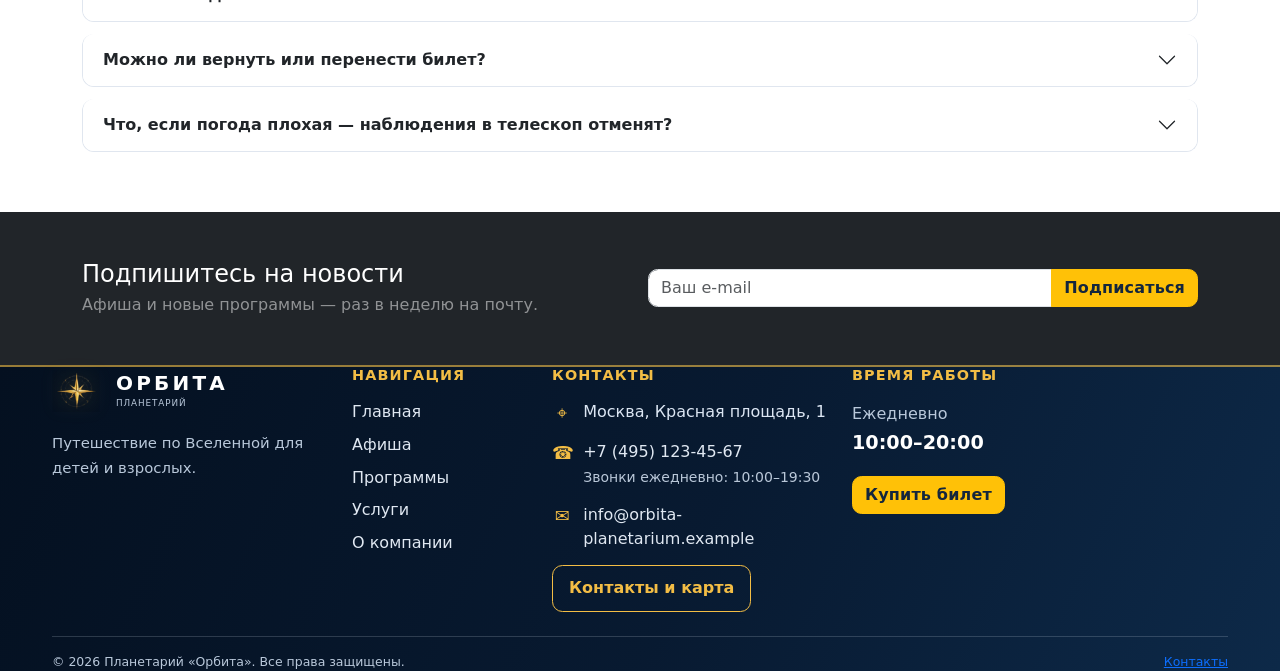
==== commit 560ce510: "feat: add dark mode, global search and user account" ====
--- a/index.html
+++ b/index.html
@@ -1,4 +1,6 @@
 <!DOCTYPE html>
+<!DOCTYPE html>
+
 <!DOCTYPE html>
 
 <!DOCTYPE html>
@@ -19,8 +21,17 @@
 </head>
 <body>
 <nav class="navbar navbar-expand-lg navbar-dark site-navbar sticky-top"><div class="container"><a class="navbar-brand d-flex align-items-center gap-3" href="index.html"><img alt="Логотип-компас планетария Орбита" class="brand-logo" height="54" src="images/orbita-compass-logo.png" width="54"/><span class="brand-copy"><span class="brand-name">ОРБИТА</span><span class="brand-caption">ПЛАНЕТАРИЙ · ПУТЕШЕСТВИЕ ПО ВСЕЛЕННОЙ</span></span></a><button aria-controls="mainNavbar" aria-expanded="false" aria-label="Открыть меню" class="navbar-toggler" data-bs-target="#mainNavbar" data-bs-toggle="collapse" type="button"><span class="navbar-toggler-icon"></span></button><div class="collapse navbar-collapse" id="mainNavbar"><ul class="navbar-nav ms-auto align-items-lg-center"><li class="nav-item"><a aria-current="page" class="nav-link active" href="index.html">Главная</a></li><li class="nav-item"><a class="nav-link" href="afisha.html">Афиша</a></li><li class="nav-item"><a class="nav-link" href="catalog.html">Программы</a></li><li class="nav-item"><a class="nav-link" href="services.html">Услуги</a></li><li class="nav-item"><a class="nav-link" href="about.html">О компании</a></li><li class="nav-item"><a class="nav-link" href="contacts.html">Контакты</a></li></ul><div class="orbita-global-tools d-flex align-items-center gap-2 ms-lg-3 mt-3 mt-lg-0">
-<button aria-label="Включить тёмную тему" class="btn btn-outline-light btn-sm orbita-icon-btn" id="orbita-theme-toggle" title="Сменить тему" type="button">
-<span aria-hidden="true" class="theme-icon theme-icon-moon">☾</span><span aria-hidden="true" class="theme-icon theme-icon-sun">☀</span>
+<button aria-label="Переключить тему" class="btn btn-outline-light btn-sm orbita-icon-btn" id="orbita-theme-toggle" title="Сменить тему" type="button">
+<span aria-hidden="true" class="theme-orbit">
+<svg class="theme-svg theme-moon" focusable="false" viewbox="0 0 24 24">
+<path d="M20.2 15.4A8.4 8.4 0 0 1 8.6 3.8 8.6 8.6 0 1 0 20.2 15.4Z"></path>
+<path class="theme-star" d="M17.7 3.2v3.1M16.15 4.75h3.1"></path>
+</svg>
+<svg class="theme-svg theme-sun" focusable="false" viewbox="0 0 24 24">
+<circle cx="12" cy="12" r="4.1"></circle>
+<path d="M12 1.8v2.1M12 20.1v2.1M4.8 4.8l1.5 1.5m11.4 11.4 1.5 1.5M1.8 12h2.1m16.2 0h2.1M4.8 19.2l1.5-1.5M17.7 6.3l1.5-1.5"></path>
+</svg>
+</span>
 </button>
 <button aria-label="Поиск по сайту" class="btn btn-outline-light btn-sm orbita-icon-btn" data-orbita-search-open="" title="Поиск" type="button"><span aria-hidden="true">⌕</span></button>
 <a aria-label="Личный кабинет" class="btn btn-outline-light btn-sm orbita-account-link" href="account.html"><span aria-hidden="true">♙</span><span class="d-lg-none ms-1">Личный кабинет</span></a>
--- a/css/custom.css
+++ b/css/custom.css
@@ -849,3 +849,178 @@
 html[data-orbita-theme="dark"] .schedule-days .nav-link.active { background: #c18b00; border-color: #c18b00; color: #101a29; }
 html[data-orbita-theme="dark"] .modal-backdrop { --bs-backdrop-bg: #020711; }
 html[data-orbita-theme="dark"] .btn-close { filter: invert(1) grayscale(100%); }
+
+/* =========================================================
+   ORBITA THEME FIX: correct page variables + animated control
+   ========================================================= */
+:root {
+  --orbita-page: #f4f6fa;
+  --orbita-ink: #17263b;
+  --orbita-page-bg: #f4f6fa;
+  --orbita-surface: #ffffff;
+  --orbita-text: #172337;
+  --orbita-muted: #617086;
+  --orbita-border: #dce3ec;
+}
+html[data-orbita-theme="dark"] {
+  --orbita-page: #0b1422;
+  --orbita-ink: #e8eef7;
+  --orbita-page-bg: #0b1422;
+  --orbita-surface: #142238;
+  --orbita-text: #e8eef7;
+  --orbita-muted: #aab8ca;
+  --orbita-border: #2a3b52;
+  color-scheme: dark;
+}
+html[data-orbita-theme="light"] {
+  --orbita-page: #f4f6fa;
+  --orbita-ink: #17263b;
+  --orbita-page-bg: #f4f6fa;
+  --orbita-surface: #ffffff;
+  --orbita-text: #172337;
+  --orbita-muted: #617086;
+  --orbita-border: #dce3ec;
+  color-scheme: light;
+}
+html[data-orbita-theme="dark"] body,
+html[data-orbita-theme="dark"] body.bg-light {
+  background: var(--orbita-page) !important;
+  color: var(--orbita-ink) !important;
+}
+html[data-orbita-theme="dark"] main,
+html[data-orbita-theme="dark"] main > section,
+html[data-orbita-theme="dark"] .container-fluid {
+  color: var(--orbita-text);
+}
+html[data-orbita-theme="dark"] .bg-light,
+html[data-orbita-theme="dark"] .bg-white,
+html[data-orbita-theme="dark"] .about-section,
+html[data-orbita-theme="dark"] .about-teaser,
+html[data-orbita-theme="dark"] .contact-section,
+html[data-orbita-theme="dark"] .services-section,
+html[data-orbita-theme="dark"] .programs-section,
+html[data-orbita-theme="dark"] .reviews-section,
+html[data-orbita-theme="dark"] .faq-section {
+  background-color: var(--orbita-page) !important;
+  color: var(--orbita-text) !important;
+}
+html[data-orbita-theme="dark"] .card,
+html[data-orbita-theme="dark"] .card-body,
+html[data-orbita-theme="dark"] .list-group,
+html[data-orbita-theme="dark"] .list-group-item,
+html[data-orbita-theme="dark"] .accordion-item,
+html[data-orbita-theme="dark"] .modal-content,
+html[data-orbita-theme="dark"] .dropdown-menu,
+html[data-orbita-theme="dark"] .table,
+html[data-orbita-theme="dark"] .account-stat,
+html[data-orbita-theme="dark"] .account-panel {
+  background-color: var(--orbita-surface) !important;
+  color: var(--orbita-text) !important;
+  border-color: var(--orbita-border) !important;
+}
+html[data-orbita-theme="dark"] .text-dark,
+html[data-orbita-theme="dark"] .text-body,
+html[data-orbita-theme="dark"] .card-title,
+html[data-orbita-theme="dark"] .card-text,
+html[data-orbita-theme="dark"] .accordion-button,
+html[data-orbita-theme="dark"] .dropdown-item,
+html[data-orbita-theme="dark"] .form-label,
+html[data-orbita-theme="dark"] label,
+html[data-orbita-theme="dark"] h1,
+html[data-orbita-theme="dark"] h2,
+html[data-orbita-theme="dark"] h3,
+html[data-orbita-theme="dark"] h4,
+html[data-orbita-theme="dark"] p,
+html[data-orbita-theme="dark"] li {
+  color: var(--orbita-text);
+}
+html[data-orbita-theme="dark"] .text-muted,
+html[data-orbita-theme="dark"] .text-secondary,
+html[data-orbita-theme="dark"] .text-body-secondary { color: var(--orbita-muted) !important; }
+html[data-orbita-theme="dark"] .form-control,
+html[data-orbita-theme="dark"] .form-select {
+  color: var(--orbita-text) !important;
+  background-color: #0e1b2d !important;
+  border-color: var(--orbita-border) !important;
+}
+html[data-orbita-theme="dark"] .form-control::placeholder { color: #94a4b9; }
+html[data-orbita-theme="dark"] .accordion-button { background-color: #172840 !important; }
+html[data-orbita-theme="dark"] .accordion-button:not(.collapsed) { background-color: #203753 !important; }
+html[data-orbita-theme="dark"] .accordion-body { background-color: var(--orbita-surface); color: var(--orbita-text); }
+html[data-orbita-theme="dark"] .site-footer { background: linear-gradient(115deg,#030a13,#07172a 55%,#0b2038) !important; color: #e8eef7 !important; }
+html[data-orbita-theme="dark"] .orbit-mini-panel,
+html[data-orbita-theme="dark"] .orbit-highlight-light,
+html[data-orbita-theme="dark"] .orbit-info-card { background: var(--orbita-surface) !important; color: var(--orbita-text) !important; border-color: var(--orbita-border) !important; }
+html[data-orbita-theme="dark"] .orbit-mini-panel p,
+html[data-orbita-theme="dark"] .orbit-highlight-light p { color: var(--orbita-muted) !important; }
+
+/* Theme control: compact glass button with a real rotating icon transition. */
+.orbita-icon-btn#orbita-theme-toggle {
+  position: relative;
+  width: 42px;
+  height: 42px;
+  padding: 0;
+  overflow: hidden;
+  display: inline-grid;
+  place-items: center;
+  border: 1px solid rgba(243,189,69,.55);
+  border-radius: 14px;
+  color: #f7d77c;
+  background: rgba(255,255,255,.075);
+  box-shadow: inset 0 1px 0 rgba(255,255,255,.12), 0 4px 12px rgba(0,0,0,.12);
+  transition: background .25s ease, border-color .25s ease, box-shadow .25s ease, transform .25s ease;
+}
+.orbita-icon-btn#orbita-theme-toggle:hover {
+  color: #fff1bd;
+  background: rgba(243,189,69,.18);
+  border-color: #f3bd45;
+  box-shadow: 0 0 0 4px rgba(243,189,69,.12), 0 7px 18px rgba(0,0,0,.18);
+  transform: translateY(-1px);
+}
+.theme-orbit { position: relative; width: 24px; height: 24px; display: block; }
+.theme-svg {
+  position: absolute; inset: 0;
+  width: 24px; height: 24px;
+  fill: none; stroke: currentColor; stroke-width: 1.8;
+  stroke-linecap: round; stroke-linejoin: round;
+  transition: opacity .38s ease, transform .62s cubic-bezier(.2,.8,.2,1), filter .38s ease;
+}
+.theme-moon { opacity: 1; transform: rotate(0) scale(1); }
+.theme-sun { opacity: 0; transform: rotate(-95deg) scale(.25); }
+html[data-orbita-theme="dark"] .theme-moon { opacity: 0; transform: rotate(95deg) scale(.25); }
+html[data-orbita-theme="dark"] .theme-sun { opacity: 1; transform: rotate(0) scale(1); filter: drop-shadow(0 0 5px rgba(255,204,75,.7)); }
+#orbita-theme-toggle.is-animating .theme-orbit { animation: orbitaIconPop .68s cubic-bezier(.2,.8,.2,1); }
+#orbita-theme-toggle.is-animating .theme-svg { filter: drop-shadow(0 0 7px rgba(255,205,77,.85)); }
+@keyframes orbitaIconPop {
+  0% { transform: scale(.78) rotate(-18deg); }
+  48% { transform: scale(1.28) rotate(18deg); }
+  100% { transform: scale(1) rotate(0); }
+}
+body, body::before, .site-navbar, .site-footer, main, main > section,
+.card, .card-body, .modal-content, .accordion-item, .list-group-item,
+.form-control, .form-select, .dropdown-menu {
+  transition: background-color .48s ease, color .48s ease, border-color .48s ease, box-shadow .48s ease;
+}
+body.orbita-theme-transition::after {
+  content: "";
+  position: fixed;
+  inset: 0;
+  z-index: 1999;
+  pointer-events: none;
+  background: radial-gradient(circle at 94% 7%, rgba(255,203,82,.24), transparent 33%);
+  animation: orbitaThemeBloom .72s ease-out forwards;
+}
+@keyframes orbitaThemeBloom {
+  0% { opacity: 0; clip-path: circle(0 at 94% 7%); }
+  35% { opacity: 1; }
+  100% { opacity: 0; clip-path: circle(150% at 94% 7%); }
+}
+@media (prefers-reduced-motion: reduce) {
+  body, body::before, .site-navbar, .site-footer, main, main > section,
+  .card, .card-body, .modal-content, .accordion-item, .list-group-item,
+  .form-control, .form-select, .dropdown-menu, .theme-svg {
+    transition-duration: .01ms !important;
+  }
+  #orbita-theme-toggle.is-animating .theme-orbit,
+  body.orbita-theme-transition::after { animation-duration: .01ms !important; }
+}
